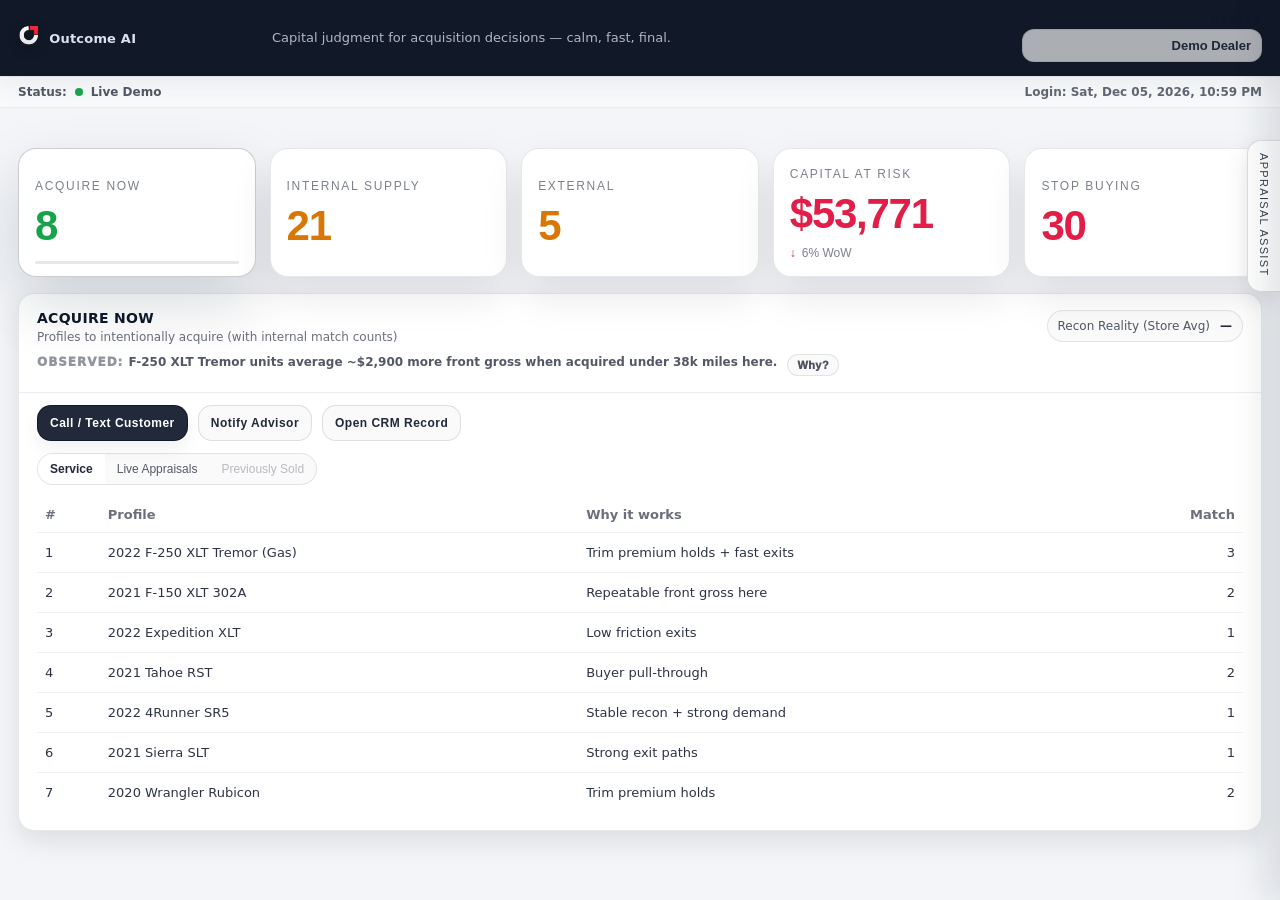
==== index.html @ 3fa725c5 "Add files via upload" ====
<!doctype html>
<html lang="en">
<head>
  <meta charset="utf-8" />
  <meta name="viewport" content="width=device-width, initial-scale=1" />
  <title>Outcome AI — Decision Board</title>
  <link rel="stylesheet" href="styles.css" />
</head>
<body class="oa">
  <div class="app">

    <header class="topbar">
      <div class="topbar__left">
        <img class="brand-mark" src="assets/outcome_o_white_red_transparent.png" alt="Outcome AI" />
        
        <div class="brand-word">Outcome AI</div>
      </div>

      <div class="topbar__center">
        Capital judgment for acquisition decisions — calm, fast, final.
      </div>

      <div class="topbar__right">
        <div class="dealer">
          <div class="dealer__label">Dealer</div>
          <input class="dealer__input js-dealerName" type="text" value="Demo Dealer" aria-label="Dealer name" />
        </div>
      </div>
    </header>
    <div class="statusbar">
      <div class="statusbar__left">Status: <span class="dot dot--ok"></span> Live Demo</div>
      <div class="statusbar__right">Login: <span class="js-loginStamp">—</span></div>
    </div>

    <main class="main">
      <section class="board" aria-label="Decision Board">
        <div class="board__frame">

          <button class="board-col board-col--success js-board-col" data-col="acquire_now" aria-expanded="false">
            <div class="board-col__label">ACQUIRE NOW</div>
            <div class="board-col__value js-acquireNowValue">—</div>
          </button>

          <button class="board-col board-col--warn js-board-col" data-col="internal_supply" aria-expanded="false">
            <div class="board-col__label">INTERNAL SUPPLY</div>
            <div class="board-col__value js-internalSupplyValue">—</div>
          </button>

          <button class="board-col board-col--warn js-board-col" data-col="external" aria-expanded="false">
            <div class="board-col__label">EXTERNAL</div>
            <div class="board-col__value js-externalValue">—</div>
          </button>

          <button class="board-col board-col--danger js-board-col" data-col="capital_risk" aria-expanded="false">
            <div class="board-col__label">CAPITAL AT RISK</div>
            <div class="board-col__value js-capitalRiskValue">—</div>
            <div class="board-col__micro js-capitalRiskDelta" hidden>
              <span class="delta delta--down js-capitalRiskArrow">↓</span>
              <span class="delta__text js-capitalRiskDeltaText">—</span>
            </div>
          </button>

          <button class="board-col board-col--danger js-board-col" data-col="stop_buying" aria-expanded="false">
            <div class="board-col__label">STOP BUYING</div>
            <div class="board-col__value js-stopBuyingValue">—</div>
          </button>

        </div>

        <section class="drawer js-drawer" data-open="false" aria-label="Decision Detail">
          <div class="drawer__header">
            <div>
              <div class="drawer__title js-drawerTitle">Select a column</div>
              <div class="drawer__subtitle js-drawerSubtitle">
                Click a board column to open the decision list.
              </div>
            </div>

            <div class="drawer__right">
              <div class="chip js-reconChip" hidden title="Based on closed repair orders, not estimates.">
                Recon Reality (Store Avg)
                <span class="chip__value js-reconValue">—</span>
              </div>
            </div>
          </div>

          <div class="drawer__body">
            <div class="action-strip js-actionStrip" hidden>
              <button class="btn btn--primary js-actCallCustomer" type="button">Call / Text Customer</button>
              <button class="btn btn--ghost js-actNotifyAdvisor" type="button">Notify Advisor</button>
              <button class="btn btn--ghost js-actOpenCRM" type="button">Open CRM Record</button>
            </div>

            <div class="toggle js-internalToggle" hidden>
              <button class="toggle__btn is-active js-toggle" data-view="service">Service</button>
              <button class="toggle__btn js-toggle" data-view="appraisals">Live Appraisals</button>
              <button class="toggle__btn is-disabled" disabled>Previously Sold</button>
            </div>

            <div class="table-wrap js-tableWrap">
              <table class="table">
                <thead class="js-tableHead">
                  <tr>
                    <th>Profile</th>
                    <th>Reason</th>
                    <th class="right">Confidence</th>
                  </tr>
                </thead>
                <tbody class="js-tableBody">
                  <tr>
                    <td colspan="3" class="muted">
                      No details yet. Click a Decision Board column above.
                    </td>
                  </tr>
                </tbody>
              </table>
            </div>

          </div>
        </section>
      </section>
    </main>


    <div class="modal js-modal" data-open="false" aria-hidden="true">
      <div class="modal__backdrop js-modalClose"></div>
      <div class="modal__panel" role="dialog" aria-modal="true" aria-label="Vehicle detail">
        <div class="modal__head">
          <div>
            <div class="modal__title js-modalTitle">Vehicle Detail</div>
            <div class="modal__sub js-modalSub">—</div>
          </div>
          <button class="modal__x js-modalClose" aria-label="Close">✕</button>
        </div>
        <div class="modal__body">
          <div class="modal__grid">
            <div class="card">
              <div class="card__k">Where to find it</div>
              <div class="card__v js-modalWhere">—</div>
              <div class="card__note js-modalWhereNote muted">—</div>
            </div>
            <div class="card">
              <div class="card__k">Risk-adjusted Max Buy</div>
              <div class="card__v js-modalMaxBuy">—</div>
              <div class="card__note muted js-modalMaxBuyNote">Buying above this price materially increases downside risk.</div>
            </div>
            <div class="card">
              <div class="card__k">Next best action</div>
              <div class="card__v js-modalAction">—</div>
              <div class="card__note muted">One click to move it forward.</div>
            </div>
          </div>

          <div class="modal-actions js-modalActions">
            <button class="btn btn--primary js-modalCall" type="button">Call / Text</button>
            <button class="btn btn--ghost js-modalAdvisor" type="button">Notify Advisor</button>
            <button class="btn btn--ghost js-modalOffer" type="button">Set Buy Offer</button>
          </div>

          <div class="modal__tableWrap">
            <div class="section-title" style="margin-top:14px;">Matches inside your store</div>
            <table class="table">
              <thead>
                <tr>
                  <th>Vehicle</th>
                  <th>Source</th>
                  <th>Customer</th>
                  <th class="right">When</th>
                </tr>
              </thead>
              <tbody class="js-modalMatches">
                <tr><td colspan="4" class="muted">No internal matches.</td></tr>
              </tbody>
            </table>
          </div>
        </div>
      </div>
    </div>
    

    <aside class="dock" data-open="false">
      <button class="dock__tab js-dockToggle" aria-label="Open Appraisal Assist">
        <span class="dock__tabText">Appraisal Assist</span>
      </button>

      <div class="dock__panel" role="region" aria-label="Appraisal Assist Panel">
        <div class="dock__header">
          <div class="dock__title">Appraisal Assist</div>
          <button class="dock__close js-dockClose" aria-label="Close">✕</button>
        </div>

        <div class="dock__body">
          <label class="field">
            <span class="field__label">VIN</span>
            <input class="field__input js-vinInput" maxlength="17" placeholder="Paste VIN (17 characters)" />
          </label>

          <div class="status js-vinStatus">Paste a VIN to start.</div>
          <div class="dock-actions">
            <button class="btn btn--ghost js-clearVin" type="button">Clear</button>
          </div>

          <div class="align js-align" hidden>
            <div class="align__label">Aligns with</div>
            <div class="align__value js-alignValue">—</div>
          </div>

          <div class="trim js-trim" hidden>
            <div class="trim__label">Select Trim</div>
            <select class="trim__select js-trimSelect"></select>
            <div class="trim__note muted">
              Choose the exact trim to preserve value sensitivity (e.g., Tremor vs non-Tremor).
            </div>
          </div>

          <div class="section-title">Deal Math</div>

          <div class="deal-math">
            <div class="kv">
              <div class="kv__k">Expected Retail</div>
              <div class="kv__v js-retail">—</div>
            </div>
            <div class="kv">
              <div class="kv__k">Recon Estimate</div>
              <div class="kv__v js-reconEst">—</div>
            </div>
            <div class="kv">
              <div class="kv__k">Target Front Gross</div>
              <div class="kv__v js-targetGross">—</div>
            </div>
            <div class="kv">
              <div class="kv__k">Pack / Fees</div>
              <div class="kv__v js-pack">—</div>
            </div>
            <div class="kv kv--strong">
              <div class="kv__k">Risk‑Adjusted Max Buy</div>
              <div class="kv__v js-maxBuy">—</div>
            </div>
          </div>

          <label class="field" style="margin-top:12px;">
            <span class="field__label">Proposed ACV</span>
            <input class="field__input js-acvInput" inputmode="decimal" placeholder="Enter your ACV offer (e.g., 52000)" />
          </label>

          <div class="result js-profitWrap" hidden>
            <div class="result__row">
              <div class="result__k">Profit Potential</div>
              <div class="result__v js-profit">—</div>
            </div>
            <div class="result__row">
              <div class="result__k">Status</div>
              <div class="result__v js-statusPill"><span class="pill pill--neutral">—</span></div>
            </div>
          </div>

          <div class="signals">
            <div class="signal">
              <div class="signal__k">Outcome Confidence</div>
              <div class="signal__v js-signalConfidence">—</div>
            </div>
            <div class="signal">
              <div class="signal__k">Capital Friction</div>
              <div class="signal__v js-signalFriction">—</div>
            </div>
            <div class="signal">
              <div class="signal__k">Trim Sensitivity</div>
              <div class="signal__v js-signalElasticity">—</div>
            </div>
          </div>

          <div class="dock__hint muted">
            Tip: Appraisal Assist is designed to be used during the appraisal — not after.
          </div>
        </div>
      </div>
    </aside>

  </div>

  <script src="script.js"></script>
</body>
</html>
---- styles.css ----
:root{
  --bg:#f3f5f8;
  --top:#111827;
  --panel:#ffffff;
  --panel2:#ffffff;
  --text:#0f172a;
  --muted:rgba(15,23,42,.62);
  --line:rgba(15,23,42,.10);

  --danger:#e11d48;
  --success:#16a34a;
  --warn:#d97706;

  --shadow:0 18px 40px rgba(15,23,42,.10);
  --shadow2:0 10px 26px rgba(15,23,42,.10);

  --radius:16px;
  --radius2:18px;
  --max:1320px;
}
*{box-sizing:border-box}html,body{height:100%}
body{margin:0;font-family:ui-sans-serif,system-ui,-apple-system,Segoe UI,Roboto,Arial;background:var(--bg);color:var(--text)}
.main{max-width:var(--max);margin:0 auto;padding:22px 18px 34px}

/* Topbar stays dark to keep logo readable and feel premium */
.topbar{
  display:grid;grid-template-columns:240px 1fr 240px;align-items:center;gap:14px;
  padding:14px 18px;background:var(--top);color:#eef2ff;
  box-shadow:0 8px 24px rgba(15,23,42,.18);
}
.topbar__left{display:flex;align-items:center;gap:10px}


.brand-mark{height:26px;width:auto;display:block;filter:drop-shadow(0 3px 6px rgba(0,0,0,.35));}
.brand-word{font-weight:650;letter-spacing:.2px;color:rgba(238,242,255,.92);font-size:13px}
.topbar__center{color:rgba(238,242,255,.72);font-size:13px;line-height:1.2}
.topbar__right{justify-self:end}

/* Board */
.board{margin-top:18px}
.board__frame{
  display:grid;grid-template-columns:repeat(5,1fr);
  gap:14px;
}
.board-col{
  appearance:none;border:1px solid var(--line);
  background:var(--panel);
  padding:18px 16px 16px;
  cursor:pointer;text-align:left;
  border-radius:var(--radius2);
  box-shadow:var(--shadow);
  transition:transform .10s ease, box-shadow .15s ease, border-color .15s ease;
  position:relative;
}
.board-col:hover{transform:translateY(-2px);box-shadow:0 22px 48px rgba(15,23,42,.14)}
.board-col:active{transform:translateY(-1px)}
.board-col__label{
  font-size:12px;letter-spacing:.14em;text-transform:uppercase;
  color:rgba(15,23,42,.55);
  margin-bottom:12px;
}
.board-col__value{
  font-size:42px;line-height:1.02;font-weight:780;letter-spacing:-.03em;
  color:rgba(15,23,42,.92);
}
.board-col__micro{
  margin-top:10px;font-size:12px;color:rgba(15,23,42,.55);
  display:inline-flex;gap:6px;align-items:center;
}
.delta{font-weight:800}
.delta--down{color:var(--danger)}
.delta--up{color:var(--success)}

.board-col--danger .board-col__value{color:var(--danger)}
.board-col--success .board-col__value{color:var(--success)}
.board-col--warn .board-col__value{color:var(--warn)}

.board-col.is-active{
  border-color:rgba(15,23,42,.22);
  box-shadow:0 26px 60px rgba(15,23,42,.16);
}
.board-col.is-active::after{
  content:"";
  position:absolute;left:16px;right:16px;bottom:12px;height:3px;border-radius:6px;
  background:rgba(15,23,42,.10);
}

/* Drawer */
.drawer{
  margin-top:16px;background:var(--panel2);border:1px solid var(--line);
  border-radius:var(--radius);box-shadow:var(--shadow2);overflow:hidden;
}
.drawer[data-open="false"]{display:none}
.drawer__header{
  padding:16px 18px;display:flex;align-items:flex-start;justify-content:space-between;gap:14px;
  border-bottom:1px solid rgba(15,23,42,.08);
}
.drawer__title{font-size:14px;font-weight:700;letter-spacing:.02em}
.drawer__subtitle{margin-top:4px;font-size:12px;color:rgba(15,23,42,.62)}
.chip{
  display:inline-flex;gap:10px;align-items:center;padding:8px 10px;border:1px solid rgba(15,23,42,.10);
  border-radius:999px;color:rgba(15,23,42,.72);font-size:12px;background:rgba(15,23,42,.02);
}
.chip__value{font-weight:800;color:rgba(15,23,42,.92)}
.drawer__body{padding:12px 18px 18px}

.toggle{
  display:inline-flex;border:1px solid rgba(15,23,42,.10);
  border-radius:999px;overflow:hidden;margin-bottom:12px;background:rgba(15,23,42,.02);
}
.toggle__btn{padding:8px 12px;border:0;background:transparent;color:rgba(15,23,42,.70);cursor:pointer;font-size:12px}
.toggle__btn.is-active{background:#fff;color:rgba(15,23,42,.92);font-weight:700}
.toggle__btn.is-disabled{opacity:.4;cursor:not-allowed}

/* Table */
.table-wrap{overflow:auto}
.table{width:100%;border-collapse:collapse;font-size:13px}
.table thead th{text-align:left;color:rgba(15,23,42,.62);font-weight:700;padding:10px 8px}
.table tbody td{padding:12px 8px;border-top:1px solid rgba(15,23,42,.06);color:rgba(15,23,42,.88)}
.table .right{text-align:right}
.muted{color:rgba(15,23,42,.62)}

/* Dock */
.dock{position:fixed;top:0;right:0;height:100%;pointer-events:none;z-index:50}
.dock__tab{
  pointer-events:all;position:absolute;top:140px;right:0;border:1px solid rgba(15,23,42,.14);border-right:0;
  border-radius:14px 0 0 14px;background:#fff;color:rgba(15,23,42,.82);
  padding:12px 10px;cursor:pointer;box-shadow:var(--shadow2);
}
.dock__tabText{writing-mode:vertical-rl;text-orientation:mixed;letter-spacing:.12em;font-size:11px;text-transform:uppercase}
.dock__panel{
  pointer-events:all;position:absolute;top:0;right:-440px;width:440px;height:100%;
  background:#ffffff;border-left:1px solid rgba(15,23,42,.10);
  box-shadow:-14px 0 34px rgba(15,23,42,.12);transition:right .18s ease;display:flex;flex-direction:column;
}
.dock[data-open="true"] .dock__panel{right:0}
.dock__header{
  padding:16px 16px;border-bottom:1px solid rgba(15,23,42,.08);
  display:flex;align-items:center;justify-content:space-between;
}
.dock__title{font-weight:800;letter-spacing:.02em;color:rgba(15,23,42,.92)}
.dock__close{border:0;background:transparent;color:rgba(15,23,42,.55);cursor:pointer;font-size:16px}
.dock__body{padding:16px;overflow:auto}

.field{display:grid;gap:8px;margin-bottom:12px}
.field__label{font-size:12px;color:rgba(15,23,42,.58);letter-spacing:.10em;text-transform:uppercase}
.field__input{
  width:100%;padding:12px 12px;border-radius:14px;border:1px solid rgba(15,23,42,.12);
  background:#fff;color:rgba(15,23,42,.92);outline:none;box-shadow:0 6px 18px rgba(15,23,42,.06);
}
.field__input:focus{border-color:rgba(15,23,42,.22)}
.status{font-size:12px;color:rgba(15,23,42,.62);padding:8px 0 8px}

.align{
  margin:10px 0 14px;padding:12px;border:1px solid rgba(15,23,42,.10);
  border-radius:16px;background:rgba(15,23,42,.02);
}
.align__label{font-size:12px;color:rgba(15,23,42,.62);margin-bottom:6px}
.align__value{font-size:14px;font-weight:900;letter-spacing:.08em}

.trim{margin:10px 0 14px}
.trim__label{font-size:12px;color:rgba(15,23,42,.62);margin-bottom:8px}
.trim__select{
  width:100%;padding:10px 12px;border-radius:14px;border:1px solid rgba(15,23,42,.12);
  background:#fff;color:rgba(15,23,42,.92);box-shadow:0 6px 18px rgba(15,23,42,.06);
}

.section-title{
  margin-top:6px;margin-bottom:10px;font-size:12px;letter-spacing:.12em;text-transform:uppercase;
  color:rgba(15,23,42,.50);font-weight:800;
}

.deal-math{
  display:grid;gap:10px;
  border:1px solid rgba(15,23,42,.08);
  border-radius:18px;padding:12px;background:rgba(15,23,42,.02);
}
.kv{display:flex;align-items:center;justify-content:space-between;gap:10px}
.kv__k{font-size:12px;color:rgba(15,23,42,.62)}
.kv__v{font-size:13px;font-weight:800;color:rgba(15,23,42,.92)}
.kv--strong .kv__k{color:rgba(15,23,42,.72)}
.kv--strong .kv__v{font-size:14px}

.result{
  margin-top:10px;border:1px solid rgba(15,23,42,.08);border-radius:18px;padding:12px;background:#fff;
  box-shadow:0 10px 24px rgba(15,23,42,.08);
}
.result__row{display:flex;justify-content:space-between;align-items:center}
.result__k{font-size:12px;color:rgba(15,23,42,.62)}
.result__v{font-size:13px;font-weight:900;color:rgba(15,23,42,.92)}
.pill{display:inline-flex;align-items:center;gap:6px;padding:6px 10px;border-radius:999px;font-size:12px;font-weight:800;border:1px solid rgba(15,23,42,.10)}
.pill--good{color:var(--success);background:rgba(22,163,74,.06);border-color:rgba(22,163,74,.18)}
.pill--bad{color:var(--danger);background:rgba(225,29,72,.06);border-color:rgba(225,29,72,.18)}
.pill--neutral{color:rgba(15,23,42,.70);background:rgba(15,23,42,.03)}

.signals{display:grid;gap:10px;margin-top:12px}
.signal{
  display:flex;justify-content:space-between;border:1px solid rgba(15,23,42,.08);
  border-radius:18px;padding:10px 12px;background:#fff;box-shadow:0 8px 18px rgba(15,23,42,.06);
}
.signal__k{color:rgba(15,23,42,.58);font-size:12px}
.signal__v{font-weight:900}

.dock__hint{margin-top:12px;font-size:12px}

@media (max-width:1100px){
  .board__frame{grid-template-columns:1fr;gap:12px}
  .board-col{text-align:left}
  .board-col__value{font-size:36px}
  .topbar{grid-template-columns:1fr;gap:10px}
  .dock__panel{width:92vw;right:-92vw}
}

/* Buttons + small actions */
.btn{
  border:1px solid rgba(15,23,42,.12);
  background:#fff;
  color:rgba(15,23,42,.92);
  padding:10px 12px;
  border-radius:14px;
  font-weight:800;
  font-size:12px;
  letter-spacing:.04em;
  cursor:pointer;
  box-shadow:0 8px 18px rgba(15,23,42,.06);
}
.btn--primary{
  background:rgba(15,23,42,.92);
  color:#fff;
  border-color:rgba(15,23,42,.92);
}
.btn--ghost{
  background:rgba(15,23,42,.02);
  box-shadow:none;
}
.dock-actions{display:flex;justify-content:flex-end;margin-top:-2px;margin-bottom:6px}
.action-strip{display:flex;gap:10px;flex-wrap:wrap;margin-bottom:12px}

/* Modal */
.modal{position:fixed;inset:0;display:none;z-index:80}
.modal[data-open="true"]{display:block}
.modal__backdrop{position:absolute;inset:0;background:rgba(15,23,42,.35);backdrop-filter: blur(3px)}
.modal__panel{
  position:absolute;left:50%;top:50%;
  transform:translate(-50%,-50%);
  width:min(940px,92vw);
  max-height:86vh;
  overflow:auto;
  background:#fff;
  border-radius:22px;
  border:1px solid rgba(15,23,42,.10);
  box-shadow:0 30px 80px rgba(15,23,42,.22);
}
.modal__head{padding:16px 18px;border-bottom:1px solid rgba(15,23,42,.08);display:flex;align-items:flex-start;justify-content:space-between;gap:14px}
.modal__title{font-weight:900;letter-spacing:.02em}
.modal__sub{margin-top:4px;font-size:12px;color:rgba(15,23,42,.62)}
.modal__x{border:0;background:transparent;color:rgba(15,23,42,.55);cursor:pointer;font-size:18px}
.modal__body{padding:16px 18px 18px}
.modal__grid{display:grid;grid-template-columns:repeat(3,1fr);gap:12px}
.card{border:1px solid rgba(15,23,42,.08);border-radius:18px;padding:12px;background:rgba(15,23,42,.02)}
.card__k{font-size:12px;color:rgba(15,23,42,.62);letter-spacing:.10em;text-transform:uppercase;font-weight:900}
.card__v{margin-top:8px;font-size:14px;font-weight:900;color:rgba(15,23,42,.92)}
.card__note{margin-top:6px;font-size:12px}
.modal__tableWrap{margin-top:10px}
@media (max-width:900px){.modal__grid{grid-template-columns:1fr}}

/* Clickable rows */
.row-click{cursor:pointer}
.row-click:hover{background:rgba(15,23,42,.02)}

.modal-actions{display:flex;gap:10px;flex-wrap:wrap;margin-top:12px}

/* Outcome AI: one-line statements + Why tooltip */
.oa-insight{
  margin-top:10px;
  display:flex;
  align-items:flex-start;
  gap:10px;
  flex-wrap:wrap;
}
.oa-insight__text{
  font-size:12px;
  line-height:1.35;
  color:rgba(15,23,42,.72);
  font-weight:800;
}
.oa-insight__text::before{
  content:"Observed: ";
  color:rgba(15,23,42,.46);
  font-weight:950;
  letter-spacing:.08em;
  text-transform:uppercase;
}
.oa-why{
  border:1px solid rgba(15,23,42,.10);
  background:rgba(15,23,42,.02);
  color:rgba(15,23,42,.74);
  border-radius:999px;
  padding:4px 9px;
  font-size:11px;
  font-weight:950;
  letter-spacing:.04em;
  cursor:pointer;
}
.oa-why:hover{background:rgba(15,23,42,.04)}
.oa-tip{
  position:fixed;
  inset:0;
  display:none;
  z-index:120;
}
.oa-tip[data-open="true"]{display:block}
.oa-tip__panel{
  position:absolute;
  width:min(420px,92vw);
  background:#fff;
  border:1px solid rgba(15,23,42,.10);
  border-radius:18px;
  box-shadow:0 24px 60px rgba(15,23,42,.18);
  padding:12px;
}
.oa-tip__title{
  font-weight:950;
  letter-spacing:.02em;
  margin-bottom:8px;
  color:rgba(15,23,42,.92);
}
.oa-tip__body{
  font-size:12px;
  line-height:1.35;
  color:rgba(15,23,42,.74);
  font-weight:750;
}
.oa-tip__meta{
  margin-top:10px;
  display:grid;
  grid-template-columns:1fr 1fr;
  gap:8px;
}
.oa-tip__pill{
  border:1px solid rgba(15,23,42,.08);
  background:rgba(15,23,42,.02);
  border-radius:14px;
  padding:8px 10px;
}
.oa-tip__k{
  font-size:11px;
  color:rgba(15,23,42,.55);
  font-weight:900;
  letter-spacing:.10em;
  text-transform:uppercase;
}
.oa-tip__v{
  margin-top:6px;
  font-size:12px;
  color:rgba(15,23,42,.92);
  font-weight:950;
}

/* Header branding + dealer meta */

.topbar__right{
  display:flex;
  align-items:center;
  justify-content:flex-end;
  gap:14px;
}
.dealer{
  display:flex;
  flex-direction:column;
  align-items:flex-end;
  gap:4px;
}
.dealer__label{
  font-size:10px;
  font-weight:900;
  letter-spacing:.12em;
  text-transform:uppercase;
  color:rgba(15,23,42,.55);
}
.dealer__input{
  width:min(240px,32vw);
  text-align:right;
  border:1px solid rgba(15,23,42,.10);
  background:rgba(255,255,255,.65);
  border-radius:12px;
  padding:8px 10px;
  font-size:13px;
  font-weight:900;
  color:rgba(15,23,42,.90);
  outline:none;
}
.dealer__input:focus{
  border-color:rgba(15,23,42,.22);
  box-shadow:0 10px 24px rgba(15,23,42,.10);
  background:#fff;
}
.statusbar{
  display:flex;
  align-items:center;
  justify-content:space-between;
  padding:8px 18px;
  border-top:1px solid rgba(15,23,42,.06);
  border-bottom:1px solid rgba(15,23,42,.06);
  background:rgba(255,255,255,.55);
  backdrop-filter:saturate(1.2) blur(8px);
  color:rgba(15,23,42,.72);
  font-size:12px;
  font-weight:800;
}
.statusbar__left{display:flex;align-items:center;gap:8px}
.statusbar__right{opacity:.9}
.dot{display:inline-block;width:8px;height:8px;border-radius:50%}
.dot--ok{background:#16a34a}
@media (max-width: 860px){
  .topbar__center{display:none;}
  .dealer__input{width:min(220px,56vw)}
}
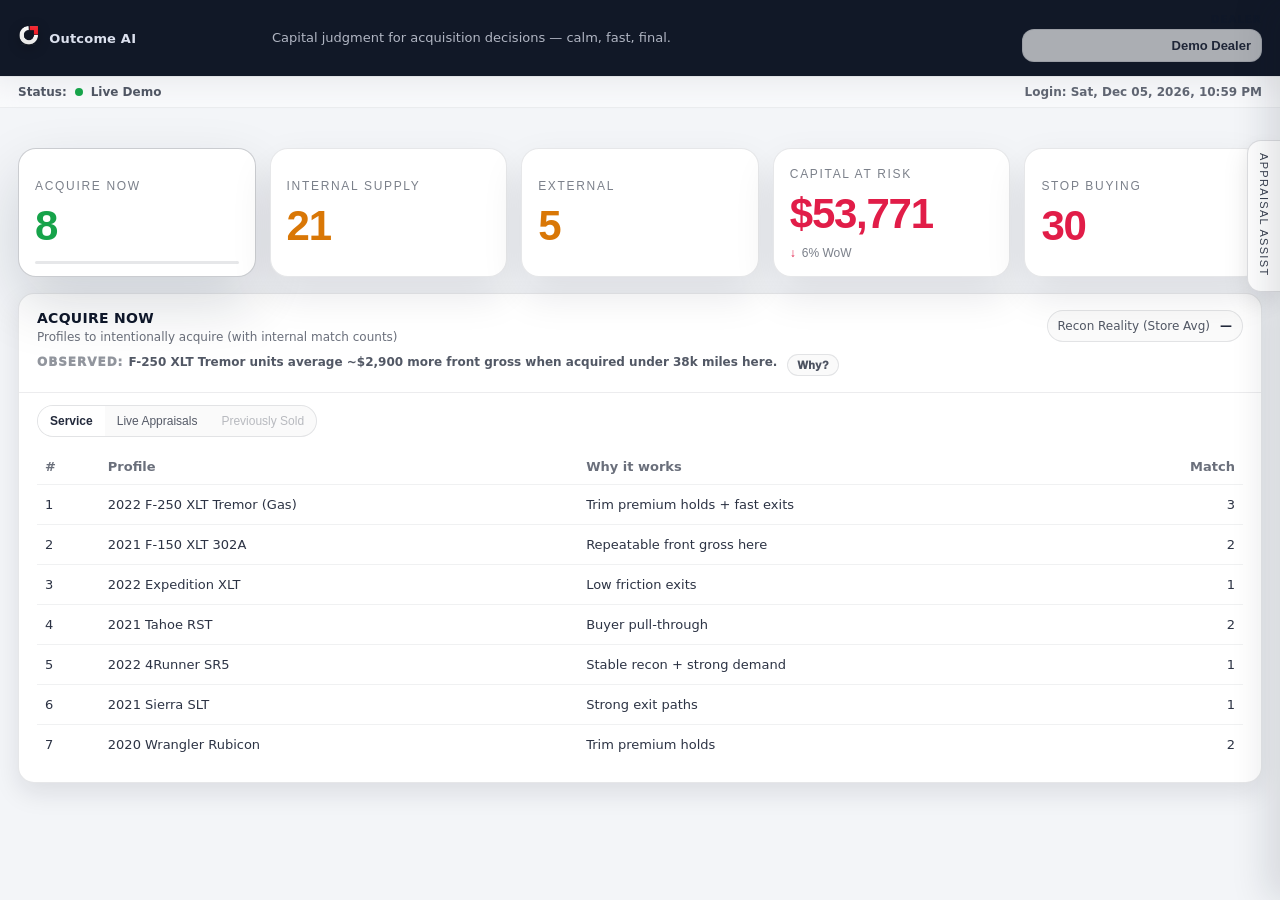
==== commit 334e1357: "Add files via upload" ====
--- a/index.html
+++ b/index.html
@@ -85,11 +85,7 @@
           </div>
 
           <div class="drawer__body">
-            <div class="action-strip js-actionStrip" hidden>
-              <button class="btn btn--primary js-actCallCustomer" type="button">Call / Text Customer</button>
-              <button class="btn btn--ghost js-actNotifyAdvisor" type="button">Notify Advisor</button>
-              <button class="btn btn--ghost js-actOpenCRM" type="button">Open CRM Record</button>
-            </div>
+            
 
             <div class="toggle js-internalToggle" hidden>
               <button class="toggle__btn is-active js-toggle" data-view="service">Service</button>
@@ -152,9 +148,10 @@
           </div>
 
           <div class="modal-actions js-modalActions">
-            <button class="btn btn--primary js-modalCall" type="button">Call / Text</button>
+            <div class="modal-actions__hdr">Immediate Action Required</div>
+            <button class="btn btn--primary js-modalCall" type="button">Call / Text Customer</button>
             <button class="btn btn--ghost js-modalAdvisor" type="button">Notify Advisor</button>
-            <button class="btn btn--ghost js-modalOffer" type="button">Set Buy Offer</button>
+            <button class="btn btn--ghost js-modalOffer" type="button">Open CRM Record</button>
           </div>
 
           <div class="modal__tableWrap">
@@ -214,6 +211,7 @@
           </div>
 
           <div class="section-title">Deal Math</div>
+          <div class="deal-math__note muted">Outcome backs into the deal the same way a disciplined buyer does—starting with realistic retail, subtracting frontline cost, protecting front-end gross, and applying a confidence buffer.</div>
 
           <div class="deal-math">
             <div class="kv">
@@ -258,14 +256,17 @@
             <div class="signal">
               <div class="signal__k">Outcome Confidence</div>
               <div class="signal__v js-signalConfidence">—</div>
+              <div class="signal__why js-signalConfidenceWhy"></div>
             </div>
             <div class="signal">
               <div class="signal__k">Capital Friction</div>
               <div class="signal__v js-signalFriction">—</div>
+              <div class="signal__why js-signalFrictionWhy"></div>
             </div>
             <div class="signal">
               <div class="signal__k">Trim Sensitivity</div>
               <div class="signal__v js-signalElasticity">—</div>
+              <div class="signal__why js-signalElasticityWhy"></div>
             </div>
           </div>
 
--- a/styles.css
+++ b/styles.css
@@ -416,3 +416,55 @@
   .topbar__center{display:none;}
   .dealer__input{width:min(220px,56vw)}
 }
+
+.signal__why{
+  font-size:11px;
+  opacity:.7;
+  margin-top:2px;
+  line-height:1.3;
+}
+.deal-math__note{
+  margin-top:-6px;
+  margin-bottom:10px;
+  font-size:12px;
+  opacity:.75;
+  line-height:1.4;
+}
+
+
+/* Phase 1 - Signal WHY layout fix */
+.signal{
+  display:grid;
+  grid-template-columns: 1fr auto;
+  grid-template-rows: auto auto;
+  align-items:start;
+  column-gap:12px;
+}
+.signal__k{grid-column:1; grid-row:1; max-width: 220px;}
+.signal__v{grid-column:2; grid-row:1; text-align:right; font-weight:900; white-space:nowrap;}
+.signal__why{
+  grid-column:1 / span 2;
+  grid-row:2;
+  margin-top:6px;
+  font-size:11px;
+  opacity:.7;
+  line-height:1.35;
+}
+
+/* Immediate Action Required + Highlights */
+.modal-actions__hdr{
+  width:100%;
+  display:block;
+  margin: 2px 0 6px;
+  font-size:12px;
+  font-weight:800;
+  letter-spacing:.08em;
+  text-transform:uppercase;
+  opacity:.85;
+}
+.btn--highlight{
+  outline: 2px solid rgba(255,255,255,.22);
+  outline-offset: 2px;
+  box-shadow: 0 0 0 2px rgba(0,0,0,.25) inset;
+  filter: brightness(1.08);
+}
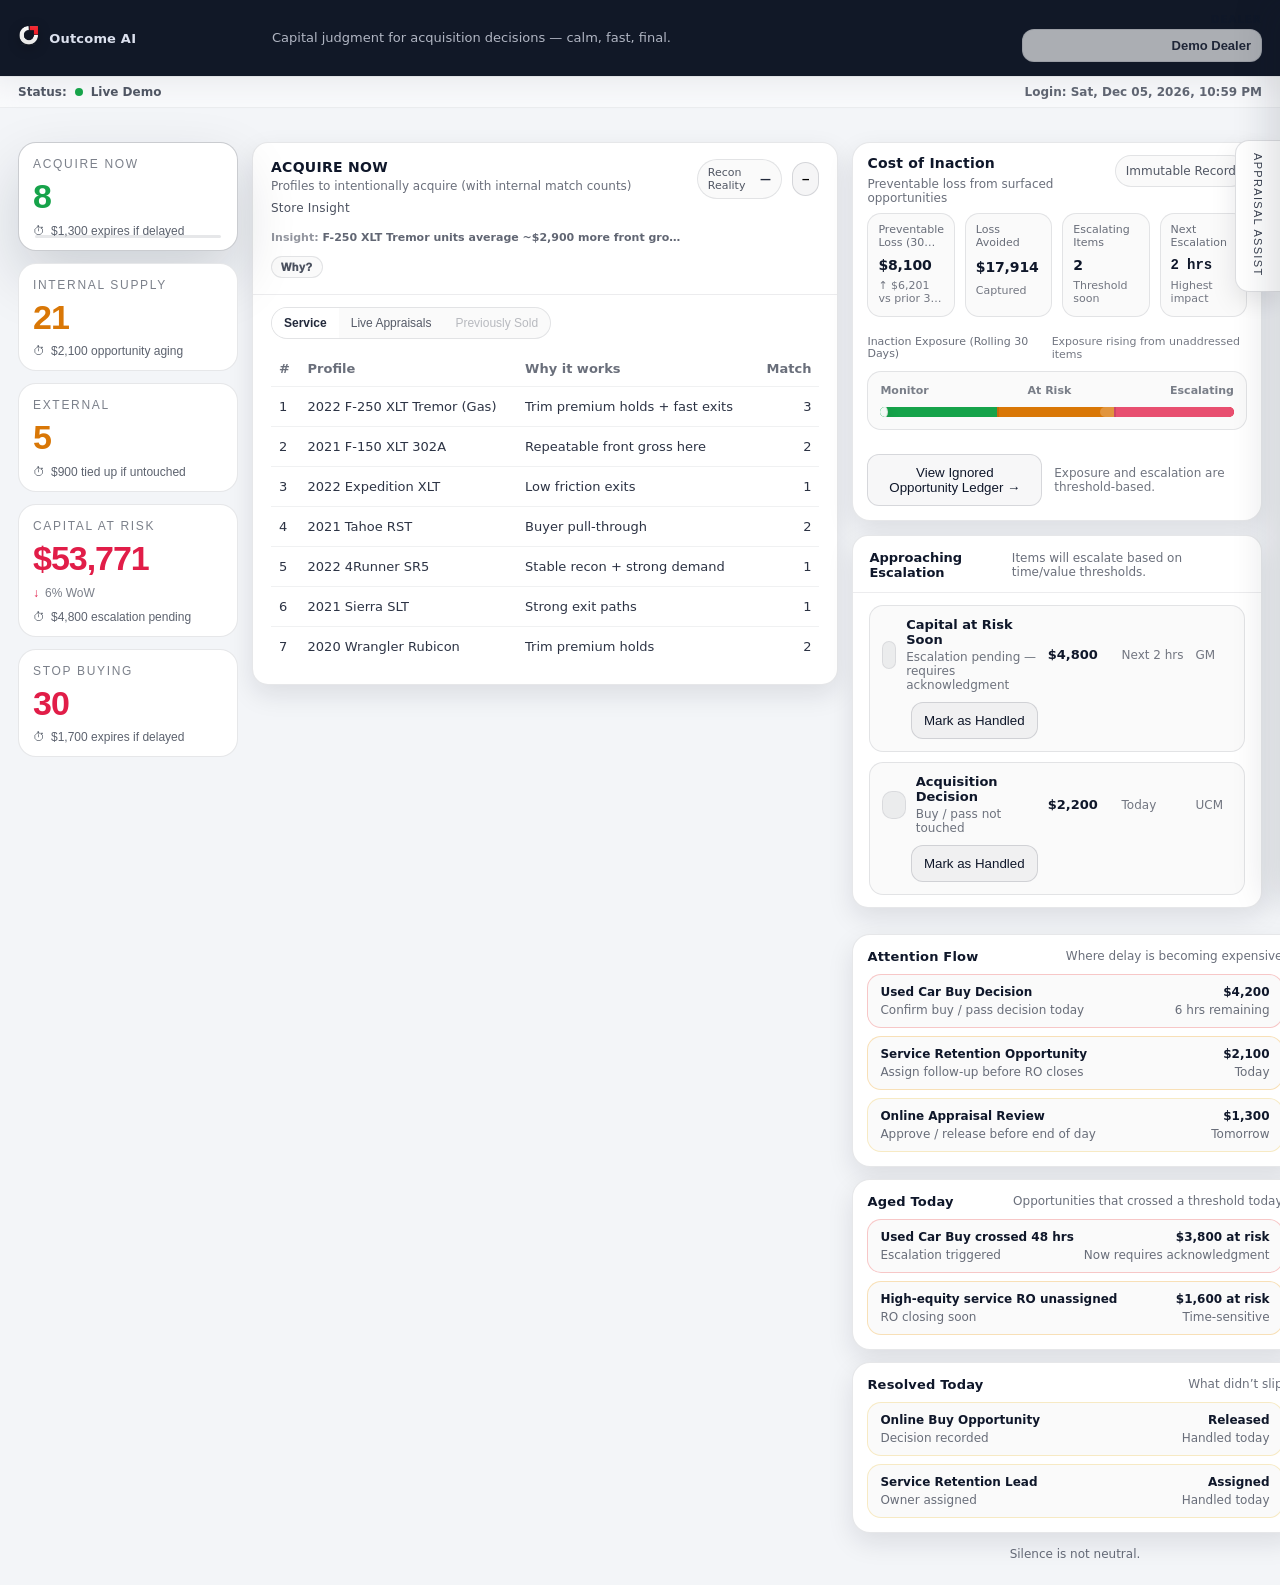
==== commit 77bd9596: "Add files via upload" ====
--- a/index.html
+++ b/index.html
@@ -33,23 +33,32 @@
     </div>
 
     <main class="main">
-      <section class="board" aria-label="Decision Board">
-        <div class="board__frame">
+  <section class="board" aria-label="Decision Board">
+    <div class="board__grid board__grid--3">
+      <div class="board__nav" aria-label="Decision Tiles">
+        <div class="board__frame board__frame--vertical">
+
 
           <button class="board-col board-col--success js-board-col" data-col="acquire_now" aria-expanded="false">
             <div class="board-col__label">ACQUIRE NOW</div>
             <div class="board-col__value js-acquireNowValue">—</div>
-          </button>
+          
+            <div class="board-col__coi" id="coiMicro-acquire_now" aria-label="Cost of inaction micro">⏱ <span class="board-col__coiVal">—</span></div>
+</button>
 
           <button class="board-col board-col--warn js-board-col" data-col="internal_supply" aria-expanded="false">
             <div class="board-col__label">INTERNAL SUPPLY</div>
             <div class="board-col__value js-internalSupplyValue">—</div>
-          </button>
+          
+            <div class="board-col__coi" id="coiMicro-internal_supply" aria-label="Cost of inaction micro">⏱ <span class="board-col__coiVal">—</span></div>
+</button>
 
           <button class="board-col board-col--warn js-board-col" data-col="external" aria-expanded="false">
             <div class="board-col__label">EXTERNAL</div>
             <div class="board-col__value js-externalValue">—</div>
-          </button>
+          
+            <div class="board-col__coi" id="coiMicro-external" aria-label="Cost of inaction micro">⏱ <span class="board-col__coiVal">—</span></div>
+</button>
 
           <button class="board-col board-col--danger js-board-col" data-col="capital_risk" aria-expanded="false">
             <div class="board-col__label">CAPITAL AT RISK</div>
@@ -58,64 +67,253 @@
               <span class="delta delta--down js-capitalRiskArrow">↓</span>
               <span class="delta__text js-capitalRiskDeltaText">—</span>
             </div>
-          </button>
+          
+            <div class="board-col__coi" id="coiMicro-capital_risk" aria-label="Cost of inaction micro">⏱ <span class="board-col__coiVal">—</span></div>
+</button>
 
           <button class="board-col board-col--danger js-board-col" data-col="stop_buying" aria-expanded="false">
             <div class="board-col__label">STOP BUYING</div>
             <div class="board-col__value js-stopBuyingValue">—</div>
-          </button>
-
-        </div>
-
-        <section class="drawer js-drawer" data-open="false" aria-label="Decision Detail">
-          <div class="drawer__header">
-            <div>
-              <div class="drawer__title js-drawerTitle">Select a column</div>
-              <div class="drawer__subtitle js-drawerSubtitle">
-                Click a board column to open the decision list.
-              </div>
-            </div>
-
-            <div class="drawer__right">
-              <div class="chip js-reconChip" hidden title="Based on closed repair orders, not estimates.">
-                Recon Reality (Store Avg)
-                <span class="chip__value js-reconValue">—</span>
-              </div>
-            </div>
-          </div>
-
-          <div class="drawer__body">
-            
-
-            <div class="toggle js-internalToggle" hidden>
-              <button class="toggle__btn is-active js-toggle" data-view="service">Service</button>
-              <button class="toggle__btn js-toggle" data-view="appraisals">Live Appraisals</button>
-              <button class="toggle__btn is-disabled" disabled>Previously Sold</button>
-            </div>
-
-            <div class="table-wrap js-tableWrap">
-              <table class="table">
-                <thead class="js-tableHead">
+          
+            <div class="board-col__coi" id="coiMicro-stop_buying" aria-label="Cost of inaction micro">⏱ <span class="board-col__coiVal">—</span></div>
+</button>
+
+
+        </div>
+      </div>
+
+      <div class="board__center" aria-label="Selected Tile Details">
+<section class="drawer js-drawer" data-open="true" aria-label="Decision Detail">
+  <div class="drawer__header">
+    <div class="drawer__headLeft">
+      <div class="drawer__title js-drawerTitle">Select a column</div>
+      <div class="drawer__subtitle js-drawerSubtitle">Click a decision tile to load the priority list.</div>
+    </div>
+
+    <div class="drawer__headRight">
+      <div class="chip js-reconChip" hidden title="Based on close-rate &amp; gross realism (store average).">
+        Recon Reality <span class="chip__value js-reconValue">—</span>
+      </div>
+      <button class="drawer__collapse js-drawerCollapse" type="button" aria-label="Collapse details">–</button>
+    </div>
+  </div>
+
+  <div class="drawer__body">
+    <div class="toggle js-internalToggle" hidden>
+      <button class="toggle__btn is-active js-toggle" data-view="service">Service</button>
+      <button class="toggle__btn js-toggle" data-view="appraisals">Live Appraisals</button>
+      <button class="toggle__btn is-disabled" disabled>Previously Sold</button>
+    </div>
+
+    <div class="table-wrap js-tableWrap">
+      <table class="table">
+        <thead class="js-tableHead">
+          <tr>
+            <th>Profile</th>
+            <th>Reason</th>
+            <th class="right">Confidence</th>
+          </tr>
+        </thead>
+        <tbody class="js-tableBody">
+          <tr>
+            <td colspan="3" class="muted">No details yet. Click a Decision tile on the left.</td>
+          </tr>
+        </tbody>
+      </table>
+    </div>
+  </div>
+</section>
+
+      </div>
+
+      <div class="board__side" aria-label="Pressure Column">
+<section class="cie cie--compact" aria-label="Cost of Inaction">
+              <div class="cie__head">
+                <div>
+                  <h2 class="cie__title">Cost of Inaction</h2>
+                  <p class="cie__sub">Preventable loss from surfaced opportunities</p>
+                </div>
+                <div class="cie__pill" title="Records are immutable">Immutable Record</div>
+              </div>
+
+              <div class="cie__summary">
+                <div class="cie__card">
+                  <div class="cie__label">Preventable Loss (30 Days)</div>
+                  <div class="cie__value" id="cieLoss">—</div>
+                  <div class="cie__meta" id="cieLossDelta">—</div>
+                </div>
+                <div class="cie__card">
+                  <div class="cie__label">Loss Avoided</div>
+                  <div class="cie__value" id="cieAvoided">—</div>
+                  <div class="cie__meta">Captured</div>
+                </div>
+                <div class="cie__card">
+                  <div class="cie__label">Escalating Items</div>
+                  <div class="cie__value" id="cieEscCount">—</div>
+                  <div class="cie__meta">Threshold soon</div>
+                </div>
+                <div class="cie__card">
+                  <div class="cie__label">Next Escalation</div>
+                  <div class="cie__value cie__mono" id="cieNextEsc">—</div>
+                  <div class="cie__meta">Highest impact</div>
+                </div>
+              </div>
+
+              <div class="cie__exposure">
+                <div class="cie__exposureTop">
+                  <div class="cie__label">Inaction Exposure (Rolling 30 Days)</div>
+                  <div class="cie__meta" id="cieExposureNote">Exposure rising from unaddressed items</div>
+                </div>
+                <div class="cie__barWrap" role="img" aria-label="Inaction exposure bar">
+                  <div class="cie__barMarkers">
+                    <span>Monitor</span>
+                    <span>At Risk</span>
+                    <span>Escalating</span>
+                  </div>
+                  <div class="cie__bar">
+                    <div class="cie__barCover" id="cieBarFill" style="width: 0%"></div>
+                    <div class="cie__barKnob" id="cieBarKnob" style="left: 0%"></div>
+                    <div class="cie__tick" style="left: 33%"></div>
+                    <div class="cie__tick" style="left: 66%"></div>
+                  </div>
+                </div>
+              </div>
+
+              <div class="cie__footer cie__footer--compact">
+                <button class="cie__btnSecondary" id="openLedgerBtn" type="button">View Ignored Opportunity Ledger →</button>
+                <div class="cie__footNote">Exposure and escalation are threshold-based.</div>
+              </div>
+            </section>
+<section class="approachPanel" aria-label="Approaching Escalation">
+              <div class="approachPanel__head">
+                <h3 class="approachPanel__title" data-tip="Items that will escalate if nobody touches them. Escalation is visibility—not blame.">Approaching Escalation</h3>
+                <div class="approachPanel__meta">Items will escalate based on time/value thresholds.</div>
+              </div>
+              <div class="approachPanel__rows" id="cieRowsRight"></div>
+            </section>
+
+            <section class="coiDash" aria-label="Cost of Inaction Dashboard Extensions">
+              <div class="coiDash__module" id="attentionFlow">
+                <div class="coiDash__head">
+                  <h3 class="coiDash__title">Attention Flow</h3>
+                  <div class="coiDash__meta">Where delay is becoming expensive</div>
+                </div>
+                <div class="coiDash__rows" id="attentionFlowList" aria-label="Attention Flow Items"></div>
+              </div>
+
+              <div class="coiDash__module" id="agedToday">
+                <div class="coiDash__head">
+                  <h3 class="coiDash__title">Aged Today</h3>
+                  <div class="coiDash__meta">Opportunities that crossed a threshold today</div>
+                </div>
+                <div class="coiDash__rows" id="agedTodayList" aria-label="Aged Today Items"></div>
+              </div>
+
+              <div class="coiDash__module" id="resolvedToday">
+                <div class="coiDash__head">
+                  <h3 class="coiDash__title">Resolved Today</h3>
+                  <div class="coiDash__meta">What didn’t slip</div>
+                </div>
+                <div class="coiDash__rows" id="resolvedTodayList" aria-label="Resolved Today Items"></div>
+              </div>
+
+              <div class="coiDash__belief" title="Outcome AI principle">Silence is not neutral.</div>
+            </section>
+
+
+      </div>
+    </div>
+  </section>
+
+  <div class="ledger" id="ledger" aria-hidden="true">
+          <div class="ledger__backdrop" id="ledgerBackdrop"></div>
+          <aside class="ledger__panel" role="dialog" aria-modal="true" aria-label="Ignored Opportunity Ledger">
+            <div class="ledger__head">
+              <div>
+                <h2 class="ledger__title">Ignored Opportunity Ledger</h2>
+                <p class="ledger__sub">Immutable record of surfaced opportunities that expired or escalated without action</p>
+              </div>
+              <button class="ledger__close" id="closeLedgerBtn" aria-label="Close ledger">✕</button>
+            </div>
+
+            <div class="ledger__filters">
+              <select class="ledger__select" id="ledgerRange">
+                <option value="30">Last 30 days</option>
+                <option value="7">Last 7 days</option>
+                <option value="60">Last 60 days</option>
+              </select>
+              <select class="ledger__select" id="ledgerType">
+                <option value="all">All Opportunity Types</option>
+                <option value="Acquire Now">Acquire Now</option>
+                <option value="Internal Supply">Internal Supply</option>
+                <option value="Capital at Risk">Capital at Risk</option>
+                <option value="Stop Buying">Stop Buying</option>
+              </select>
+              <select class="ledger__select" id="ledgerDept">
+                <option value="all">All Departments</option>
+                <option value="Used">Used</option>
+                <option value="New">New</option>
+                <option value="Service">Service</option>
+              </select>
+              <select class="ledger__select" id="ledgerStatus">
+                <option value="all">All Statuses</option>
+                <option value="Expired">Expired</option>
+                <option value="Escalated">Escalated</option>
+                <option value="Dismissed">Dismissed</option>
+              </select>
+              <div class="ledger__immutable">Records cannot be edited or removed</div>
+            </div>
+
+            <div class="ledger__kpis">
+              <div class="ledger__kpi">
+                <div class="ledger__kLabel">Preventable Loss</div>
+                <div class="ledger__kVal" id="ledgerLoss">—</div>
+              </div>
+              <div class="ledger__kpi">
+                <div class="ledger__kLabel">% Escalated Before Expiry</div>
+                <div class="ledger__kVal" id="ledgerEscPct">—</div>
+              </div>
+              <div class="ledger__kpi">
+                <div class="ledger__kLabel">Avg Days Unaddressed</div>
+                <div class="ledger__kVal" id="ledgerAvgDays">—</div>
+              </div>
+              <div class="ledger__kpi">
+                <div class="ledger__kLabel">Most Common Category</div>
+                <div class="ledger__kVal" id="ledgerTopCat">—</div>
+              </div>
+            </div>
+
+            <div class="ledger__tableWrap">
+              <table class="ledger__table">
+                <thead>
                   <tr>
-                    <th>Profile</th>
-                    <th>Reason</th>
-                    <th class="right">Confidence</th>
+                    <th>Date Surfaced</th>
+                    <th>Opportunity Type</th>
+                    <th>Dept</th>
+                    <th>Owner</th>
+                    <th>Estimated Gross (Range)</th>
+                    <th>Days Unaddressed</th>
+                    <th>Status</th>
+                    <th>Recorded Preventable Loss</th>
+                    <th>Escalated</th>
+                    <th></th>
                   </tr>
                 </thead>
-                <tbody class="js-tableBody">
-                  <tr>
-                    <td colspan="3" class="muted">
-                      No details yet. Click a Decision Board column above.
-                    </td>
-                  </tr>
-                </tbody>
+                <tbody id="ledgerBody"></tbody>
               </table>
             </div>
 
-          </div>
-        </section>
-      </section>
-    </main>
+            <div class="ledgerDetail" id="ledgerDetail" aria-hidden="true">
+              <div class="ledgerDetail__head">
+                <div class="ledgerDetail__title">Opportunity Details</div>
+                <button class="ledgerDetail__close" id="closeDetailBtn" aria-label="Close details">✕</button>
+              </div>
+              <div class="ledgerDetail__content" id="ledgerDetailContent"></div>
+            </div>
+          </aside>
+        </div>
+</main>
+
 
 
     <div class="modal js-modal" data-open="false" aria-hidden="true">
@@ -155,7 +353,7 @@
           </div>
 
           <div class="modal__tableWrap">
-            <div class="section-title" style="margin-top:14px;">Matches inside your store</div>
+            <div class="section-title js-modalMatchesTitle" style="margin-top:14px;">Matches inside your store</div>
             <table class="table">
               <thead>
                 <tr>
@@ -255,17 +453,38 @@
           <div class="signals">
             <div class="signal">
               <div class="signal__k">Outcome Confidence</div>
-              <div class="signal__v js-signalConfidence">—</div>
+              <div class="signal__v js-signalConfidence">
+                  <span class="sr-only">—</span>
+                  <div class="gauge" data-gauge="js-signalConfidence">
+                    <div class="gauge__bar">
+                      <div class="gauge__marker" style="left:50%"></div>
+                    </div>
+                  </div>
+                </div>
               <div class="signal__why js-signalConfidenceWhy"></div>
             </div>
             <div class="signal">
               <div class="signal__k">Capital Friction</div>
-              <div class="signal__v js-signalFriction">—</div>
+              <div class="signal__v js-signalFriction">
+                  <span class="sr-only">—</span>
+                  <div class="gauge" data-gauge="js-signalFriction">
+                    <div class="gauge__bar">
+                      <div class="gauge__marker" style="left:50%"></div>
+                    </div>
+                  </div>
+                </div>
               <div class="signal__why js-signalFrictionWhy"></div>
             </div>
             <div class="signal">
               <div class="signal__k">Trim Sensitivity</div>
-              <div class="signal__v js-signalElasticity">—</div>
+              <div class="signal__v js-signalElasticity">
+                  <span class="sr-only">—</span>
+                  <div class="gauge" data-gauge="js-signalElasticity">
+                    <div class="gauge__bar">
+                      <div class="gauge__marker" style="left:50%"></div>
+                    </div>
+                  </div>
+                </div>
               <div class="signal__why js-signalElasticityWhy"></div>
             </div>
           </div>
--- a/styles.css
+++ b/styles.css
@@ -38,9 +38,45 @@
 
 /* Board */
 .board{margin-top:18px}
-.board__frame{
-  display:grid;grid-template-columns:repeat(5,1fr);
+.board__frame{display:grid;grid-template-columns:repeat(5,1fr);gap:14px;}
+
+/* ===========================
+   COMMAND CENTER: 3-COLUMN LAYOUT
+=========================== */
+.board__grid--3{
+  display:grid;
+  grid-template-columns: 230px 1fr 380px;
   gap:14px;
+  align-items:stretch;
+  height: calc(100vh - 118px);
+}
+.board__nav,.board__center,.board__side{min-height:0}
+.board__nav{overflow:hidden}
+.board__center{overflow:hidden}
+.board__side{overflow:hidden;display:flex;flex-direction:column;gap:14px}
+
+/* Vertical tiles */
+.board__frame--vertical{
+  display:flex;
+  flex-direction:column;
+  gap:12px;
+}
+.board__frame--vertical .board-col{width:100%}
+.board__frame--vertical .board-col__value{font-size:34px}
+.board__frame--vertical .board-col__label{margin-bottom:8px}
+
+/* Center panel should own its scroll, not the page */
+.drawer{height:100%}
+.drawer__body{height: calc(100% - 72px); overflow:auto}
+.table-wrap{max-height:100%}
+
+/* Tighten on smaller screens */
+@media (max-width: 1200px){
+  .board__grid--3{grid-template-columns: 210px 1fr 340px}
+}
+@media (max-width: 980px){
+  .board__grid--3{grid-template-columns: 1fr; height:auto}
+  .board__side{order:3}
 }
 .board-col{
   appearance:none;border:1px solid var(--line);
@@ -48,11 +84,11 @@
   padding:18px 16px 16px;
   cursor:pointer;text-align:left;
   border-radius:var(--radius2);
-  box-shadow:var(--shadow);
+  box-shadow:none;
   transition:transform .10s ease, box-shadow .15s ease, border-color .15s ease;
   position:relative;
 }
-.board-col:hover{transform:translateY(-2px);box-shadow:0 22px 48px rgba(15,23,42,.14)}
+.board-col:hover{transform:none;box-shadow:none;}
 .board-col:active{transform:translateY(-1px)}
 .board-col__label{
   font-size:12px;letter-spacing:.14em;text-transform:uppercase;
@@ -79,6 +115,146 @@
   border-color:rgba(15,23,42,.22);
   box-shadow:0 26px 60px rgba(15,23,42,.16);
 }
+
+/* ===========================
+   COST OF INACTION MODULE
+=========================== */
+.cie{
+  margin-top:0;
+  border:1px solid var(--line);
+  background:var(--panel);
+  border-radius:var(--radius2);
+  box-shadow:var(--shadow2);
+  overflow:hidden;
+}
+.cie__head{display:flex;justify-content:space-between;align-items:flex-start;gap:12px;padding:16px 16px 12px}
+.cie__title{margin:0;font-size:14px;letter-spacing:.2px}
+.cie__sub{margin:6px 0 0;font-size:12px;color:var(--muted)}
+.cie__pill{font-size:12px;padding:8px 10px;border-radius:999px;border:1px solid var(--line);background:rgba(15,23,42,.02);color:rgba(15,23,42,.72);white-space:nowrap}
+
+.cie__summary{display:grid;grid-template-columns:repeat(4,minmax(0,1fr));gap:12px;padding:0 16px 16px}
+.cie__card{border-radius:14px;border:1px solid var(--line);background:rgba(15,23,42,.02);padding:12px}
+.cie__card{display:flex;flex-direction:column;justify-content:space-between;min-height:86px}
+.cie__label{line-height:1.15;min-height:26px;display:-webkit-box;-webkit-line-clamp:2;-webkit-box-orient:vertical;overflow:hidden}
+.cie__value{margin-top:6px}
+.cie__meta{margin-top:4px;line-height:1.2;min-height:24px;display:-webkit-box;-webkit-line-clamp:2;-webkit-box-orient:vertical;overflow:hidden}
+
+.cie__label{font-size:12px;color:rgba(15,23,42,.62)}
+.cie__value{margin-top:8px;font-size:20px;font-weight:780;letter-spacing:-.01em}
+.cie__mono{font-family:ui-monospace,SFMono-Regular,Menlo,Monaco,Consolas,"Liberation Mono","Courier New",monospace}
+.cie__meta{margin-top:6px;font-size:12px;color:rgba(15,23,42,.58)}
+
+.cie__exposure{padding:0 16px 16px}
+.cie__exposureTop{display:flex;justify-content:space-between;gap:12px;align-items:baseline;margin-bottom:10px}
+.cie__barWrap{border-radius:14px;border:1px solid var(--line);background:rgba(15,23,42,.02);padding:12px}
+.cie__barMarkers{display:flex;justify-content:space-between;font-size:11px;color:rgba(15,23,42,.55);margin-bottom:10px}
+.cie__bar {
+  position: relative;
+  height: 10px;
+  border-radius: 999px;
+  overflow: hidden;
+  /* Banded (no blending) like Appraisal Assist, but Monitor→At Risk→Escalating */
+  background: linear-gradient(
+    90deg,
+    rgba(34,197,94,1) 0%,
+    rgba(34,197,94,1) 33%,
+    rgba(245,158,11,1) 33%,
+    rgba(245,158,11,1) 66%,
+    rgba(239,68,68,1) 66%,
+    rgba(239,68,68,1) 100%
+  );
+}
+.cie__barCover {
+  position: absolute;
+  right: 0;
+  top: 0;
+  height: 100%;
+  border-radius: 999px;
+  background: rgba(255,255,255,0.22); /* unfilled cover */
+  transition: width 260ms ease;
+}
+
+.cie__barKnob{
+  position: absolute;
+  top: 50%;
+  width: 16px;
+  height: 16px;
+  border-radius: 999px;
+  transform: translate(-50%, -50%);
+  background: rgba(255,255,255,0.95);
+  border: 1px solid rgba(0,0,0,0.10);
+  box-shadow: 0 6px 14px rgba(0,0,0,0.14);
+  pointer-events: none;
+}
+.cie__tick{position:absolute;top:-6px;width:2px;height:22px;background:rgba(15,23,42,.12)}
+
+.cie__approach{padding:0 16px 16px}
+.cie__approachHead{display:flex;justify-content:space-between;align-items:baseline;gap:12px;margin:8px 0 10px}
+.cie__h3{margin:0;font-size:13px}
+.cie__rows{display:grid;gap:10px}
+
+.cieRow{display:grid;grid-template-columns:1.2fr .7fr .5fr .7fr .4fr;gap:10px;align-items:center;padding:12px;border-radius:14px;border:1px solid var(--line);background:rgba(15,23,42,.02)}
+.cieRow__type{display:flex;gap:10px;align-items:center;min-width:0}
+.cieRow__icon{width:28px;height:28px;border-radius:10px;background:rgba(15,23,42,.06);border:1px solid rgba(15,23,42,.08)}
+.cieRow__stack{display:flex;flex-direction:column;min-width:0}
+.cieRow__name{font-weight:750;font-size:13px;white-space:nowrap;overflow:hidden;text-overflow:ellipsis}
+.cieRow__why{font-size:12px;color:rgba(15,23,42,.60);margin-top:2px;white-space:nowrap;overflow:hidden;text-overflow:ellipsis}
+.cieRow__val{font-weight:780;font-size:13px}
+.cieRow__sub{font-size:12px;color:rgba(15,23,42,.58)}
+.cieRow__btn{justify-self:end;border-radius:12px;padding:10px 12px;border:1px solid rgba(15,23,42,.14);background:rgba(15,23,42,.04);color:var(--text);cursor:pointer}
+.cieRow__btn:hover{background:rgba(15,23,42,.06)}
+
+.cie__footer{display:flex;justify-content:space-between;align-items:center;gap:12px;margin-top:12px}
+.cie__btnSecondary{border-radius:12px;padding:10px 12px;border:1px solid rgba(15,23,42,.14);background:rgba(15,23,42,.03);color:var(--text);cursor:pointer}
+.cie__btnSecondary:hover{background:rgba(15,23,42,.05)}
+.cie__footNote{font-size:12px;color:rgba(15,23,42,.60)}
+
+@media (max-width: 980px){
+  .cie__summary{grid-template-columns:repeat(2,minmax(0,1fr));}
+  .cieRow{grid-template-columns:1.2fr .8fr .6fr}
+  .cieRow__stack:nth-child(3), .cieRow__stack:nth-child(4){display:none}
+}
+
+/* ===========================
+   LEDGER DRAWER
+=========================== */
+.ledger{position:fixed;inset:0;display:none;z-index:9999}
+.ledger.isOpen{display:block}
+.ledger__backdrop{position:absolute;inset:0;background:rgba(15,23,42,.40)}
+.ledger__panel{position:absolute;top:0;right:0;height:100%;width:min(1080px,95vw);background:var(--panel);border-left:1px solid var(--line);box-shadow:0 24px 60px rgba(15,23,42,.20);padding:14px 14px 18px;overflow:hidden}
+
+.ledger__head{display:flex;justify-content:space-between;align-items:flex-start;gap:12px;padding:6px 6px 10px}
+.ledger__title{margin:0;font-size:14px}
+.ledger__sub{margin:6px 0 0;font-size:12px;color:var(--muted)}
+.ledger__close{border-radius:12px;padding:10px 12px;border:1px solid rgba(15,23,42,.14);background:rgba(15,23,42,.03);color:var(--text);cursor:pointer}
+
+.ledger__filters{display:grid;grid-template-columns:180px 220px 160px 160px 1fr;gap:10px;align-items:center;padding:10px 6px 12px}
+.ledger__select{border-radius:12px;padding:10px 12px;border:1px solid rgba(15,23,42,.14);background:rgba(15,23,42,.02);color:var(--text)}
+.ledger__immutable{justify-self:end;font-size:12px;color:rgba(15,23,42,.62);padding-right:6px}
+
+.ledger__kpis{display:grid;grid-template-columns:repeat(4,minmax(0,1fr));gap:10px;padding:0 6px 12px}
+.ledger__kpi{border-radius:14px;border:1px solid var(--line);background:rgba(15,23,42,.02);padding:12px}
+.ledger__kLabel{font-size:12px;color:rgba(15,23,42,.62)}
+.ledger__kVal{margin-top:8px;font-size:18px;font-weight:780}
+
+.ledger__tableWrap{height:calc(100% - 220px);overflow:auto;border-radius:14px;border:1px solid var(--line);background:rgba(15,23,42,.01)}
+.ledger__table{width:100%;border-collapse:collapse;font-size:12px}
+.ledger__table th,.ledger__table td{padding:12px 10px;border-bottom:1px solid rgba(15,23,42,.06);white-space:nowrap}
+.ledger__table th{position:sticky;top:0;background:var(--panel);text-align:left;font-weight:750;z-index:1}
+.ledger__viewBtn{border-radius:10px;padding:8px 10px;border:1px solid rgba(15,23,42,.14);background:rgba(15,23,42,.03);color:var(--text);cursor:pointer}
+.ledger__viewBtn:hover{background:rgba(15,23,42,.05)}
+
+.ledgerDetail{position:absolute;top:0;right:0;height:100%;width:min(460px,90vw);transform:translateX(110%);transition:transform 220ms ease;background:var(--panel);border-left:1px solid var(--line);box-shadow:0 18px 46px rgba(15,23,42,.18);padding:12px}
+.ledgerDetail.isOpen{transform:translateX(0)}
+.ledgerDetail__head{display:flex;justify-content:space-between;align-items:center;gap:10px;padding:6px 4px 10px}
+.ledgerDetail__title{font-weight:780}
+.ledgerDetail__close{border-radius:12px;padding:10px 12px;border:1px solid rgba(15,23,42,.14);background:rgba(15,23,42,.03);color:var(--text);cursor:pointer}
+.ledgerDetail__content{overflow:auto;height:calc(100% - 54px);padding:8px 4px 6px}
+
+.detailBlock{border-radius:14px;border:1px solid var(--line);background:rgba(15,23,42,.02);padding:12px;margin-bottom:10px}
+.detailTitle{font-weight:780;margin-bottom:8px}
+.detailRow{display:flex;justify-content:space-between;gap:10px;font-size:12px;padding:6px 0}
+.detailRow span:last-child{color:rgba(15,23,42,.70)}
 .board-col.is-active::after{
   content:"";
   position:absolute;left:16px;right:16px;bottom:12px;height:3px;border-radius:6px;
@@ -468,3 +644,463 @@
   box-shadow: 0 0 0 2px rgba(0,0,0,.25) inset;
   filter: brightness(1.08);
 }
+
+/* Signal gauges (Outcome Confidence / Capital Friction / Trim Sensitivity) */
+.sr-only{
+  position:absolute !important;
+  width:1px; height:1px;
+  padding:0; margin:-1px;
+  overflow:hidden; clip:rect(0,0,0,0);
+  white-space:nowrap; border:0;
+}
+.gauge{
+  width: 140px;
+  max-width: 100%;
+}
+.gauge__bar{
+  position:relative;
+  height:8px;
+  border-radius:999px;
+  background: linear-gradient(90deg, rgba(226,66,66,.85) 0%, rgba(240,178,64,.85) 45%, rgba(47,184,94,.85) 100%);
+  box-shadow: inset 0 0 0 1px rgba(255,255,255,.10);
+}
+/* "Risk" gauges invert (green -> red) */
+.gauge--risk .gauge__bar{
+  background: linear-gradient(90deg, rgba(47,184,94,.85) 0%, rgba(240,178,64,.85) 55%, rgba(226,66,66,.85) 100%);
+}
+.gauge__marker{
+  position:absolute;
+  top:50%;
+  transform: translate(-50%, -50%);
+  width:14px;
+  height:14px;
+  border-radius:999px;
+  background: rgba(255,255,255,.95);
+  box-shadow: 0 6px 14px rgba(0,0,0,.22), 0 0 0 2px rgba(0,0,0,.12);
+}
+.signal__v{
+  display:flex;
+  justify-content:flex-end;
+  align-items:center;
+}
+
+/* ===========================
+   ONE-SCREEN COMMAND LAYOUT
+=========================== */
+.app{min-height:100%;display:flex;flex-direction:column}
+.main{flex:1;overflow:hidden;padding:16px 18px 18px}
+
+.board__grid{
+  display:grid;
+  grid-template-columns: 1.55fr 1fr;
+  gap:14px;
+  align-items:stretch;
+}
+.board__left,.board__right{min-height:0}
+
+/* Keep the board content within viewport height */
+.board__grid{height: calc(100vh - 118px);}
+
+/* Tile row slightly shorter so the whole system fits */
+.board-col{padding:14px 14px 12px}
+.board-col__value{font-size:38px}
+.board-col__label{margin-bottom:10px}
+
+/* Compact CIE so it stays always-visible without stealing space */
+.cie--compact .cie__head{padding:12px 14px 8px}
+.cie--compact .cie__label{font-size:11px}
+.cie--compact .cie__meta{font-size:11px}
+.cie--compact .cie__summary{padding:0 14px 12px;gap:10px}
+.cie--compact .cie__card{padding:10px}
+.cie--compact .cie__value{font-size:14px}
+.cie--compact .cie__exposure{padding:0 14px 12px}
+.cie__footer--compact{padding:0 14px 14px;display:flex;justify-content:space-between;align-items:center;gap:12px}
+
+/* Exposure bar: tri-color track (green→orange→red) with an "unfilled" cover.
+   This guarantees banding is always visible (and avoids JS overriding the color). */
+.cie__bar{position:relative}
+.cie__bar::before{
+  content:"";
+  position:absolute;
+  inset:0;
+  background: linear-gradient(90deg,
+    #16a34a 0%, #16a34a 33%,
+    #d97706 33%, #d97706 66%,
+    #e11d48 66%, #e11d48 100%
+  );
+}
+.cie__barFill{
+  position:absolute;
+  top:0;
+  right:0;
+  height:100%;
+  background: rgba(15,23,42,.10);
+  border-radius:999px;
+  transition:width 300ms ease;
+}
+.cie__barMarkers span{font-weight:800}
+
+/* Right column panels */
+.board__right{display:flex;flex-direction:column;gap:14px;min-height:0}
+
+.approachPanel{
+  border:1px solid var(--line);
+  background:var(--panel2);
+  border-radius:var(--radius);
+  box-shadow:var(--shadow2);
+  overflow:hidden;
+}
+.approachPanel__head{
+  padding:14px 16px 12px;
+  display:flex;
+  justify-content:space-between;
+  align-items:baseline;
+  gap:12px;
+  border-bottom:1px solid rgba(15,23,42,.08);
+}
+.approachPanel__title{margin:0;font-size:13px;font-weight:800}
+.approachPanel__meta{font-size:12px;color:rgba(15,23,42,.62)}
+.approachPanel__rows{padding:12px 16px;display:grid;gap:10px}
+
+/* Compact row presentation in right panel */
+.approachPanel .cieRow{grid-template-columns: 1.7fr .7fr .7fr .4fr;}
+.approachPanel .cieRow__stack:nth-child(3){display:none;} /* hide days */
+
+/* Approaching escalation: prevent title truncation */
+.approachPanel .cieRow__name{white-space:normal; line-height:1.15}
+.approachPanel .cieRow__why{white-space:normal}
+.approachPanel .cieRow{grid-template-columns: 1.7fr .7fr .7fr .4fr;}
+
+
+/* Drawer becomes the right-side detail panel, always visible */
+.drawer{margin-top:0;display:block;flex:1;min-height:0;}
+.drawer[data-open="false"]{display:block}
+.drawer__body{height: calc(100% - 64px); overflow:auto;}
+
+/* Responsive: stack on small screens */
+@media (max-width: 1040px){
+  .main{overflow:auto}
+  .board__grid{grid-template-columns:1fr;height:auto}
+  .drawer__body{height:auto}
+}
+
+
+/* ===========================
+   COMMAND CENTER: 3-COLUMN LAYOUT
+=========================== */
+.board__grid--3{
+  display:grid;
+  grid-template-columns: clamp(200px, 18vw, 240px) 1fr clamp(320px, 30vw, 440px);
+  gap:14px;
+  align-items:stretch;
+  height: calc(100vh - 118px);
+}
+.board__nav,.board__center,.board__side{min-height:0}
+.board__nav{overflow:hidden}
+.board__center{overflow:hidden}
+.board__side{overflow:hidden; display:flex; flex-direction:column; gap:14px}
+
+/* Vertical tiles */
+.board__frame--vertical{
+  display:flex;
+  flex-direction:column;
+  gap:12px;
+}
+.board__frame--vertical .board-col{
+  width:100%;
+}
+.board__frame--vertical .board-col__value{font-size:34px}
+.board__frame--vertical .board-col__label{margin-bottom:8px}
+
+/* Center panel should own its scroll, not the page */
+.drawer{height:100%}
+.drawer__body{height: calc(100% - 72px); overflow:auto}
+.table-wrap{max-height:100%}
+
+/* Row highlight when Approaching Escalation routes you */
+.row-highlight{
+  outline:2px solid rgba(255,255,255,.22);
+  box-shadow: 0 0 0 6px rgba(255,255,255,.06);
+  animation: rowPulse 1.1s ease-in-out 0s 2;
+}
+@keyframes rowPulse{
+  0%{transform:translateY(0)}
+  50%{transform:translateY(-1px)}
+  100%{transform:translateY(0)}
+}
+
+/* Tighten on smaller screens */
+@media (max-width: 1200px){
+  .board__grid--3{grid-template-columns: 200px 1fr 360px}
+}
+@media (max-width: 980px){
+  .board__grid--3{grid-template-columns: 1fr; height:auto}
+  .board__side{order:3}
+}
+
+/* KPI alignment (compact) */
+.cie--compact .cie__card{min-height:78px}
+.cie--compact .cie__label{min-height:24px}
+.cie--compact .cie__meta{min-height:22px}
+
+/* Reduce visual noise */
+.cie__sub{max-width:28ch}
+.drawer__sub{max-width:52ch}
+.drawer__note{max-width:70ch}
+
+/* Recon chip subtle */
+.chip{font-size:11px;padding:6px 10px;border-radius:999px;gap:8px}
+.chip__value{font-weight:800}
+
+/* Command center grid: keep right column roomy */
+.board__grid{display:grid;grid-template-columns:clamp(180px,18vw,220px) 1fr clamp(360px,32vw,440px);gap:14px;align-items:start}
+
+/* Tighten insight line to reduce noise */
+.oa-insight{margin-top:8px}
+.oa-insight__text{
+  font-size:11px;
+  font-weight:600;
+  color:rgba(15,23,42,.66);
+  display:-webkit-box;
+  -webkit-line-clamp:1;
+  -webkit-box-orient:vertical;
+  overflow:hidden;
+  max-width:56ch;
+}
+.oa-insight__text::before{
+  content:"Insight: ";
+  color:rgba(15,23,42,.45);
+  font-weight:700;
+  letter-spacing:0;
+  text-transform:none;
+}
+
+
+/* Drawer header alignment (command center) */
+.drawer__header{display:flex;align-items:flex-start;justify-content:space-between;gap:12px}
+.drawer__headLeft{min-width:0}
+.drawer__headRight{display:flex;align-items:center;gap:10px}
+.drawer__collapse{
+  width:34px;height:34px;border-radius:999px;
+  border:1px solid rgba(15,23,42,.14);
+  background:rgba(15,23,42,.04);
+  cursor:pointer;line-height:1;font-weight:700;
+}
+
+
+/* === COI Dashboard Extensions === */
+.coiDash{
+  margin-top:12px;
+  display:grid;
+  gap:12px;
+}
+
+.coiDash__module{
+  border:1px solid var(--line);
+  background:var(--panel);
+  border-radius:var(--radius2);
+  box-shadow:var(--shadow2);
+  overflow:hidden;
+}
+
+.coiDash__head{
+  display:flex;
+  justify-content:space-between;
+  align-items:flex-start;
+  gap:12px;
+  padding:14px 14px 10px;
+}
+
+.coiDash__title{margin:0;font-size:13px;letter-spacing:.2px}
+.coiDash__meta{font-size:12px;color:var(--muted)}
+
+.coiDash__rows{display:flex;flex-direction:column;gap:8px;padding:0 14px 14px}
+
+.coiItem{
+  display:flex;
+  align-items:center;
+  justify-content:space-between;
+  gap:10px;
+  padding:10px 12px;
+  border-radius:14px;
+  border:1px solid var(--line);
+  background:rgba(15,23,42,.02);
+  cursor:pointer;
+  transition:transform 120ms ease, border-color 160ms ease;
+}
+.coiItem:hover{transform:translateY(-1px)}
+.coiItem__left{display:flex;flex-direction:column;gap:4px;min-width:0}
+.coiItem__label{font-weight:700;font-size:12px;white-space:nowrap;overflow:hidden;text-overflow:ellipsis}
+.coiItem__sub{font-size:12px;color:var(--muted);white-space:nowrap;overflow:hidden;text-overflow:ellipsis}
+.coiItem__right{display:flex;flex-direction:column;align-items:flex-end;gap:4px;white-space:nowrap}
+.coiItem__amt{font-weight:800;font-size:12px}
+.coiItem__time{font-size:12px;color:var(--muted);font-variant-numeric:tabular-nums}
+.coiItem--red{border-color:rgba(239,68,68,.28)}
+.coiItem--amber{border-color:rgba(245,158,11,.28)}
+.coiItem--yellow{border-color:rgba(234,179,8,.22)}
+
+.coiDash__belief{
+  text-align:center;
+  font-size:12px;
+  color:var(--muted);
+  margin-top:2px;
+  padding-bottom:6px;
+}
+
+/* Tile micro COI */
+.board-col__coi{
+  margin-top:10px;
+  font-size:12px;
+  color:rgba(15,23,42,.68);
+  display:flex;
+  align-items:center;
+  gap:6px;
+}
+.board-col__coiVal{font-variant-numeric:tabular-nums}
+.board-col.is-hot{
+  box-shadow:0 8px 22px rgba(239,68,68,.12);
+}
+
+/* CIE row actions */
+.cieRow__actions{display:flex;gap:8px;align-items:center}
+.cieRow__btnSecondary{
+  border:1px solid var(--line);
+  background:rgba(15,23,42,.03);
+  color:rgba(15,23,42,.82);
+  font-weight:700;
+  font-size:12px;
+  padding:10px 12px;
+  border-radius:999px;
+  cursor:pointer;
+}
+.cieRow__btnSecondary:hover{background:rgba(15,23,42,.05)}
+
+
+
+/* COI Handled modal */
+.coiHandled__grid{display:grid;grid-template-columns:1fr 1fr;gap:10px;margin-top:10px}
+.coiHandled__btn{
+  border:1px solid var(--line);
+  background:rgba(15,23,42,.03);
+  padding:10px 12px;
+  border-radius:14px;
+  cursor:pointer;
+  font-weight:800;
+  font-size:12px;
+}
+.coiHandled__btn:hover{background:rgba(15,23,42,.05)}
+.coiHandled__note{margin-top:10px;font-size:12px;color:var(--muted)}
+
+
+/* === Tooltip (hover only) === */
+[data-tip]{
+  position: relative;
+  cursor: help;
+}
+[data-tip]::after{
+  content: attr(data-tip);
+  position: absolute;
+  left: 50%;
+  bottom: calc(100% + 10px);
+  transform: translateX(-50%);
+  min-width: 240px;
+  max-width: 360px;
+  padding: 10px 12px;
+  border-radius: 12px;
+  border: 1px solid rgba(255,255,255,0.10);
+  background: rgba(10,10,12,0.95);
+  color: rgba(255,255,255,0.92);
+  font-size: 12px;
+  line-height: 1.35;
+  opacity: 0;
+  pointer-events: none;
+  transition: opacity 140ms ease, transform 140ms ease;
+  z-index: 9999;
+  box-shadow: 0 10px 30px rgba(0,0,0,0.35);
+}
+[data-tip]::before{
+  content: "";
+  position: absolute;
+  left: 50%;
+  bottom: calc(100% + 4px);
+  transform: translateX(-50%);
+  width: 10px;
+  height: 10px;
+  background: rgba(10,10,12,0.95);
+  border-left: 1px solid rgba(255,255,255,0.10);
+  border-top: 1px solid rgba(255,255,255,0.10);
+  transform: translateX(-50%) rotate(45deg);
+  opacity: 0;
+  pointer-events: none;
+  transition: opacity 140ms ease;
+  z-index: 9999;
+}
+[data-tip]:hover::after{
+  opacity: 1;
+  transform: translateX(-50%) translateY(-2px);
+}
+[data-tip]:hover::before{
+  opacity: 1;
+}
+
+
+
+/* ==============================
+   Scroll Fix (Demo)
+   Allow page to scroll past the fold
+   ============================== */
+.board__grid--3{height:auto !important; align-items:start !important;}
+.board__center{overflow:visible !important;}
+.board__side{overflow:visible !important;}
+.board__nav{overflow:visible !important;}
+
+
+
+
+/* === FIX4: Ledger table fit + sticky View + detail overlay === */
+.ledger__table{table-layout:fixed;}
+.ledger__table th,.ledger__table td{white-space:normal; overflow:hidden; text-overflow:ellipsis; vertical-align:top;}
+.ledger__table th:nth-child(1), .ledger__table td:nth-child(1){width:110px;}
+.ledger__table th:nth-child(2), .ledger__table td:nth-child(2){width:140px;}
+.ledger__table th:nth-child(3), .ledger__table td:nth-child(3){width:80px;}
+.ledger__table th:nth-child(4), .ledger__table td:nth-child(4){width:120px;}
+.ledger__table th:nth-child(5), .ledger__table td:nth-child(5){width:150px;}
+.ledger__table th:nth-child(6), .ledger__table td:nth-child(6){width:90px; text-align:right;}
+.ledger__table th:nth-child(7), .ledger__table td:nth-child(7){width:110px;}
+.ledger__table th:nth-child(8), .ledger__table td:nth-child(8){width:160px; text-align:right;}
+.ledger__table th:nth-child(9), .ledger__table td:nth-child(9){width:90px;}
+.ledger__table th:last-child, .ledger__table td:last-child{
+  width:96px;
+  position: sticky;
+  right: 0;
+  background: var(--panel);
+  z-index: 3;
+}
+.ledger__table th:last-child{z-index:4;}
+.ledger__viewBtn{width:100%;}
+
+/* Drawer should sit above sticky header, not behind it */
+.ledgerDetail{z-index:10;}
+
+/* Avoid tooltip clipping in COI modules */
+.coiDash__module{overflow:visible; position:relative; z-index:1;}
+[data-tip]:hover{z-index:99999;}
+
+
+/* FIX4: consistent left badge in Approaching Escalation */
+.cieRow__badge{
+  width:28px;height:28px;border-radius:10px;
+  background: rgba(15,23,42,.06);
+  border: 1px solid rgba(15,23,42,.08);
+  display:flex;align-items:center;justify-content:center;
+  font-weight:850;font-size:11px;color:rgba(15,23,42,.72);
+  letter-spacing:.02em;
+}
+
+
+/* Store Insight label */
+.oa-insight__k{font-size:12px; letter-spacing:.2px; opacity:.75; margin-bottom:6px;}
+
+
+/* External source badge */
+.src-badge{display:inline-flex;align-items:center;padding:2px 8px;border-radius:999px;font-size:12px;line-height:18px;border:1px solid rgba(255,255,255,0.14);background:rgba(0,0,0,0.22);white-space:nowrap;}
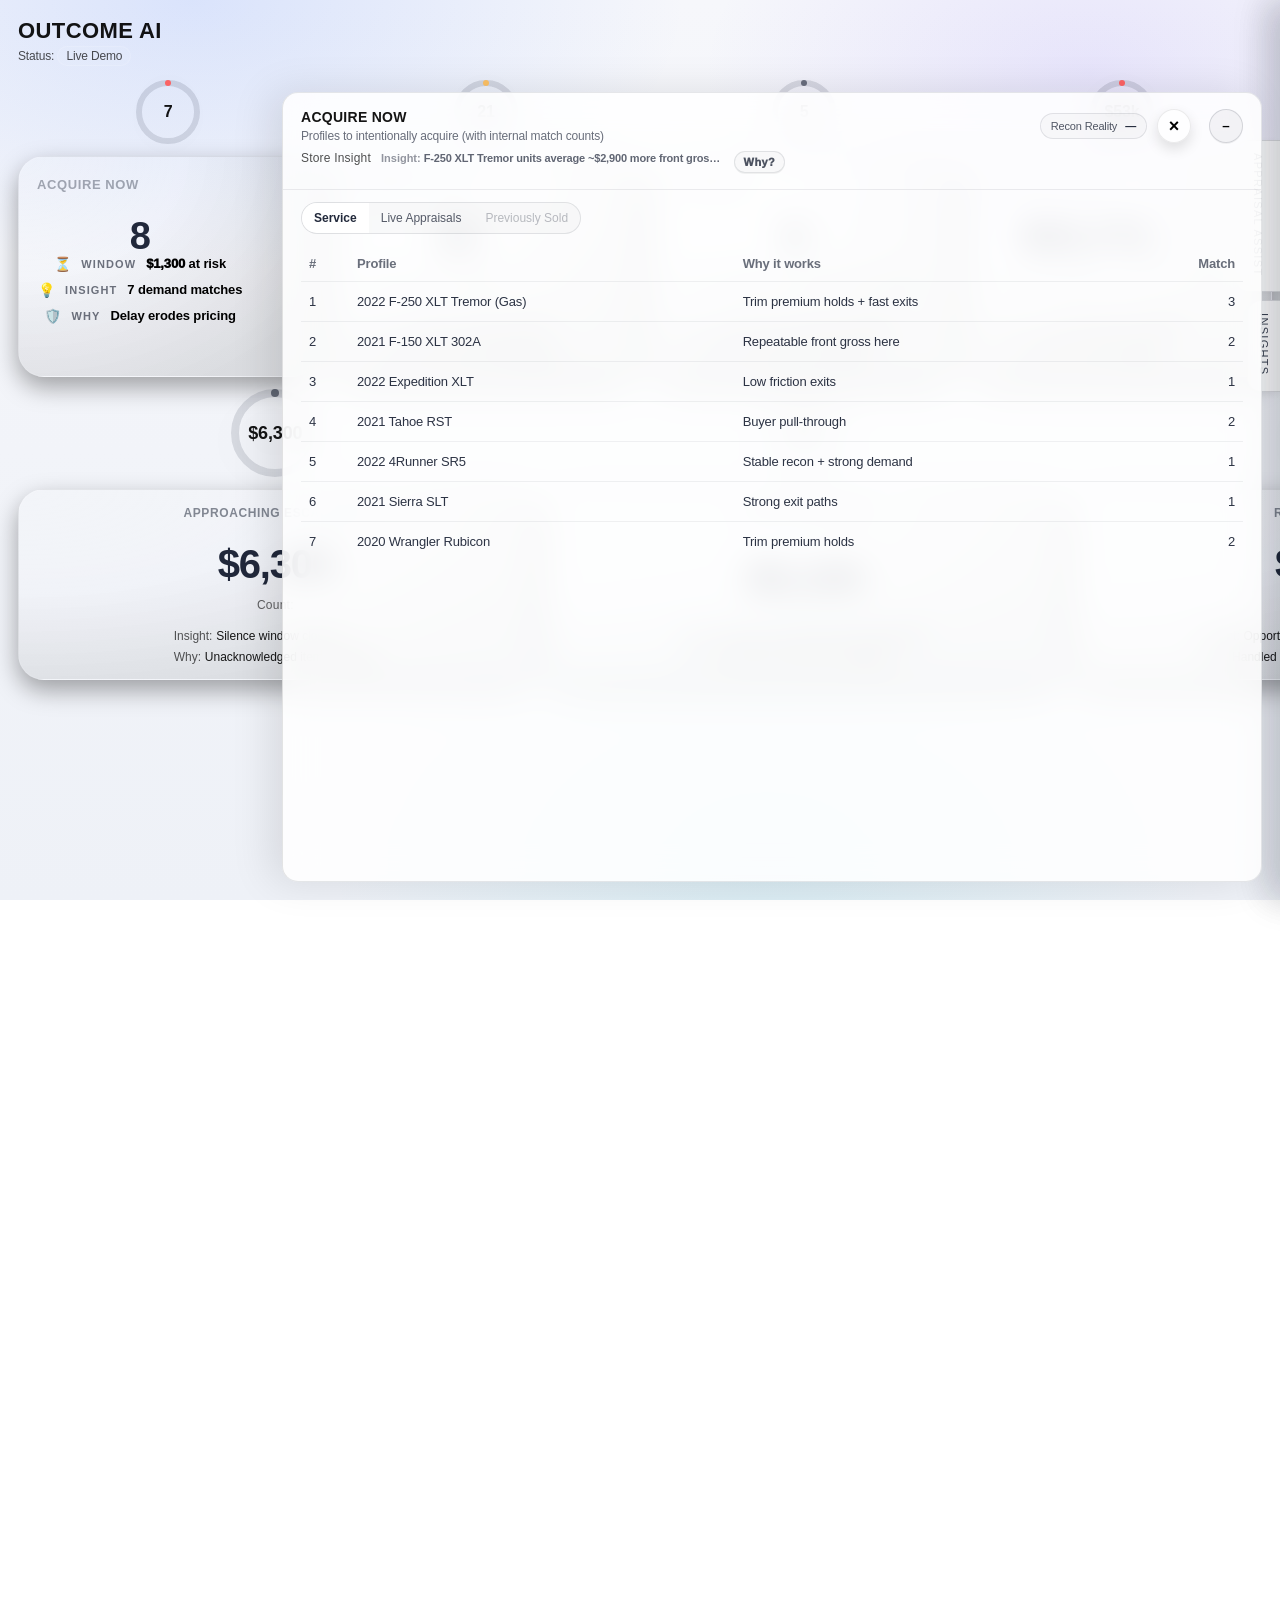
==== commit 12118d60: "Add files via upload" ====
--- a/index.html
+++ b/index.html
@@ -7,6 +7,196 @@
   <link rel="stylesheet" href="styles.css" />
 </head>
 <body class="oa">
+    <!-- iOS-style Command Center (FIX8d) -->
+    <section class="ios-dashboard" aria-label="Outcome AI Dashboard">
+      <div class="ios-header">
+        <div class="ios-brand">
+          <div class="ios-title">OUTCOME AI</div>
+          <div class="ios-sub">Status: <span class="ios-pill">Live Demo</span></div>
+        </div>
+        <div class="ios-dealer">
+          <div class="ios-dealer__name" id="dealerName">Dealer Name</div>
+          <div class="ios-dealer__meta">Login: <span id="loginStamp">—</span></div>
+        </div>
+      </div>
+
+      <!-- Operational (5) -->
+      <!-- Fallback gauges are rendered in HTML so the circles never disappear if JS fails to run. -->
+      <div class="ios-row ios-row--gauges ios-row--5" id="iosGaugesOperational">
+        <div class="ios-gaugeWrap" aria-label="Acquire Now (fallback)">
+          <div class="ios-gauge">
+            <svg viewBox="0 0 64 64" aria-hidden="true">
+              <circle cx="32" cy="32" r="29" stroke="rgba(15,23,42,0.12)" stroke-width="6" fill="none"></circle>
+              <circle cx="32" cy="32" r="29" stroke="rgba(255,90,90,0.92)" stroke-width="6" stroke-linecap="round" fill="none" stroke-dasharray="0 999"></circle>
+            </svg>
+            <div class="ios-gauge__val">7</div>
+          </div>
+        </div>
+        <div class="ios-gaugeWrap" aria-label="Internal Supply (fallback)">
+          <div class="ios-gauge">
+            <svg viewBox="0 0 64 64" aria-hidden="true">
+              <circle cx="32" cy="32" r="29" stroke="rgba(15,23,42,0.12)" stroke-width="6" fill="none"></circle>
+              <circle cx="32" cy="32" r="29" stroke="rgba(255,190,90,0.92)" stroke-width="6" stroke-linecap="round" fill="none" stroke-dasharray="0 999"></circle>
+            </svg>
+            <div class="ios-gauge__val">21</div>
+          </div>
+        </div>
+        <div class="ios-gaugeWrap" aria-label="External (fallback)">
+          <div class="ios-gauge">
+            <svg viewBox="0 0 64 64" aria-hidden="true">
+              <circle cx="32" cy="32" r="29" stroke="rgba(15,23,42,0.12)" stroke-width="6" fill="none"></circle>
+              <circle cx="32" cy="32" r="29" stroke="rgba(15,23,42,0.55)" stroke-width="6" stroke-linecap="round" fill="none" stroke-dasharray="0 999"></circle>
+            </svg>
+            <div class="ios-gauge__val">5</div>
+          </div>
+        </div>
+        <div class="ios-gaugeWrap" aria-label="Capital at Risk (fallback)">
+          <div class="ios-gauge">
+            <svg viewBox="0 0 64 64" aria-hidden="true">
+              <circle cx="32" cy="32" r="29" stroke="rgba(15,23,42,0.12)" stroke-width="6" fill="none"></circle>
+              <circle cx="32" cy="32" r="29" stroke="rgba(255,90,90,0.92)" stroke-width="6" stroke-linecap="round" fill="none" stroke-dasharray="0 999"></circle>
+            </svg>
+            <div class="ios-gauge__val">$53k</div>
+          </div>
+        </div>
+        <div class="ios-gaugeWrap" aria-label="Stop Buying (fallback)">
+          <div class="ios-gauge">
+            <svg viewBox="0 0 64 64" aria-hidden="true">
+              <circle cx="32" cy="32" r="29" stroke="rgba(15,23,42,0.12)" stroke-width="6" fill="none"></circle>
+              <circle cx="32" cy="32" r="29" stroke="rgba(255,190,90,0.92)" stroke-width="6" stroke-linecap="round" fill="none" stroke-dasharray="0 999"></circle>
+            </svg>
+            <div class="ios-gauge__val">30</div>
+          </div>
+        </div>
+      </div>
+      <div class="ios-row ios-row--widgets ios-row--5" id="iosWidgetsOperational">
+        <button class="board-col board-col--neutral js-board-col" data-col="acquire_now">
+          <div class="board-col__label">ACQUIRE NOW</div>
+          <div class="board-col__value js-acquireNowValue">8</div>
+          <div class="acq-rows" aria-label="Acquire Now tile details">
+  <div class="acq-row">
+    <div class="acq-ico">⏳</div>
+    <div class="acq-label">Window</div>
+    <div class="acq-value"><strong id="acqTileWindowAmt">$1,300</strong> <span id="acqTileWindowTxt">at risk</span></div>
+  </div>
+  <div class="acq-row">
+    <div class="acq-ico">💡</div>
+    <div class="acq-label">Insight</div>
+    <div class="acq-value" id="acqTileInsight">7 demand matches</div>
+  </div>
+  <div class="acq-row">
+    <div class="acq-ico">🛡️</div>
+    <div class="acq-label">Why</div>
+    <div class="acq-value" id="acqTileWhy">Delay erodes pricing</div>
+  </div>
+</div>
+        </button>
+
+        <button class="board-col board-col--neutral js-board-col" data-col="internal_supply">
+          <div class="board-col__label">INTERNAL SUPPLY</div>
+          <div class="board-col__value js-internalSupplyValue">21</div>
+          <div class="board-col__coi" id="coiMicro-internal_supply">5 internal matches aging</div>
+          <div class="ios-widget__meta">
+            <div class="ios-widget__insight"><span class="ios-k">Insight:</span> <span class="ios-v js-internal_supply-insight">5 matches inside your store</span></div>
+            <div class="ios-widget__why"><span class="ios-k">Why:</span> <span class="ios-v js-internal_supply-why">Internal sourcing is fastest gross</span></div>
+          </div>
+        </button>
+
+        <button class="board-col board-col--neutral js-board-col" data-col="external">
+          <div class="board-col__label">EXTERNAL</div>
+          <div class="board-col__value js-externalValue">5</div>
+          <div class="board-col__coi" id="coiMicro-external">Sources tagged (Partner/Buy Bid/Auction)</div>
+          <div class="ios-widget__meta">
+            <div class="ios-widget__insight"><span class="ios-k">Insight:</span> <span class="ios-v js-external-insight">Partner feed surfaced 5 matches</span></div>
+            <div class="ios-widget__why"><span class="ios-k">Why:</span> <span class="ios-v js-external-why">Best fits outside your inventory</span></div>
+          </div>
+        </button>
+
+        <button class="board-col board-col--neutral js-board-col" data-col="capital_risk">
+          <div class="board-col__label">CAPITAL AT RISK</div>
+          <div class="board-col__value js-capitalRiskValue">$53k</div>
+          <div class="board-col__coi" id="coiMicro-capital_risk">2 units driving risk</div>
+          <div class="ios-widget__meta">
+            <div class="ios-widget__insight"><span class="ios-k">Insight:</span> <span class="ios-v js-capital_risk-insight">2 units driving the risk total</span></div>
+            <div class="ios-widget__why"><span class="ios-k">Why:</span> <span class="ios-v js-capital_risk-why">Aging drains gross quietly</span></div>
+          </div>
+        </button>
+
+        <button class="board-col board-col--neutral js-board-col" data-col="stop_buying">
+          <div class="board-col__label">STOP BUYING</div>
+          <div class="board-col__value js-stopBuyingValue">30</div>
+          <div class="board-col__coi" id="coiMicro-stop_buying">Overstock pressure rising</div>
+          <div class="ios-widget__meta">
+            <div class="ios-widget__insight"><span class="ios-k">Insight:</span> <span class="ios-v js-stop_buying-insight">Overstock building in 2 segments</span></div>
+            <div class="ios-widget__why"><span class="ios-k">Why:</span> <span class="ios-v js-stop_buying-why">Stop stacking the same risk</span></div>
+          </div>
+        </button>
+      </div>
+
+      <!-- Today’s Focus (3) -->
+      <!-- Fallback gauges are rendered in HTML so the circles never disappear if JS fails to run. -->
+      <div class="ios-row ios-row--gauges ios-row--3" id="iosGaugesFocus">
+        <div class="ios-gaugeWrap" aria-label="Approaching Escalation (fallback)">
+          <div class="ios-gauge ios-gauge--lg">
+            <svg viewBox="0 0 88 88" aria-hidden="true">
+              <circle cx="44" cy="44" r="40" stroke="rgba(15,23,42,0.12)" stroke-width="8" fill="none"></circle>
+              <circle cx="44" cy="44" r="40" stroke="rgba(15,23,42,0.55)" stroke-width="8" stroke-linecap="round" fill="none" stroke-dasharray="0 999"></circle>
+            </svg>
+            <div class="ios-gauge__val">$0</div>
+          </div>
+        </div>
+        <div class="ios-gaugeWrap" aria-label="Cost of Inaction (fallback)">
+          <div class="ios-gauge ios-gauge--lg">
+            <svg viewBox="0 0 88 88" aria-hidden="true">
+              <circle cx="44" cy="44" r="40" stroke="rgba(15,23,42,0.12)" stroke-width="8" fill="none"></circle>
+              <circle cx="44" cy="44" r="40" stroke="rgba(255,190,90,0.92)" stroke-width="8" stroke-linecap="round" fill="none" stroke-dasharray="0 999"></circle>
+            </svg>
+            <div class="ios-gauge__val">$0</div>
+          </div>
+        </div>
+        <div class="ios-gaugeWrap" aria-label="Resolved Today (fallback)">
+          <div class="ios-gauge ios-gauge--lg">
+            <svg viewBox="0 0 88 88" aria-hidden="true">
+              <circle cx="44" cy="44" r="40" stroke="rgba(15,23,42,0.12)" stroke-width="8" fill="none"></circle>
+              <circle cx="44" cy="44" r="40" stroke="rgba(15,23,42,0.55)" stroke-width="8" stroke-linecap="round" fill="none" stroke-dasharray="0 999"></circle>
+            </svg>
+            <div class="ios-gauge__val">$0</div>
+          </div>
+        </div>
+      </div>
+      <div class="ios-row ios-row--widgets ios-row--3" id="iosWidgetsFocus">
+        <button class="board-col board-col--neutral js-focus-widget" data-focus="approaching_escalation">
+          <div class="board-col__label">APPROACHING ESCALATION</div>
+          <div class="board-col__value">$0</div>
+          <div class="board-col__count">Count: <span class="js-focusCount-approaching">0</span></div>
+          <div class="ios-widget__meta">
+            <div class="ios-widget__insight"><span class="ios-k">Insight:</span> <span class="ios-v">Silence window closing</span></div>
+            <div class="ios-widget__why"><span class="ios-k">Why:</span> <span class="ios-v">Unacknowledged items escalate</span></div>
+          </div>
+        </button>
+
+        <button class="board-col board-col--neutral js-focus-widget" data-focus="cost_inaction">
+          <div class="board-col__label">COST OF INACTION</div>
+          <div class="board-col__value">$8,100</div>
+          <div class="ios-widget__meta">
+            <div class="ios-widget__insight"><span class="ios-k">Insight:</span> <span class="ios-v">High-value opportunities aging silently</span></div>
+            <div class="ios-widget__why"><span class="ios-k">Why:</span> <span class="ios-v">Unaddressed decisions disappear</span></div>
+          </div>
+        </button>
+
+        <button class="board-col board-col--neutral js-focus-widget" data-focus="resolved_today">
+          <div class="board-col__label">RESOLVED TODAY</div>
+          <div class="board-col__value">$0</div>
+          <div class="board-col__count">Count: <span class="js-focusCount-resolved">0</span></div>
+          <div class="ios-widget__meta">
+            <div class="ios-widget__insight"><span class="ios-k">Insight:</span> <span class="ios-v">Opportunities acknowledged and handled</span></div>
+            <div class="ios-widget__why"><span class="ios-k">Why:</span> <span class="ios-v">Handled beats perfect</span></div>
+          </div>
+        </button>
+      </div>
+    </section>
+    <!-- /iOS-style Command Center (FIX8d) -->
+    
   <div class="app">
 
     <header class="topbar">
@@ -83,7 +273,7 @@
       </div>
 
       <div class="board__center" aria-label="Selected Tile Details">
-<section class="drawer js-drawer" data-open="true" aria-label="Decision Detail">
+<section class="drawer js-drawer" data-open="false" aria-label="Decision Detail">
   <div class="drawer__header">
     <div class="drawer__headLeft">
       <div class="drawer__title js-drawerTitle">Select a column</div>
@@ -94,6 +284,7 @@
       <div class="chip js-reconChip" hidden title="Based on close-rate &amp; gross realism (store average).">
         Recon Reality <span class="chip__value js-reconValue">—</span>
       </div>
+      <button class="drawer__close js-drawerClose" type="button" aria-label="Close details">×</button>
       <button class="drawer__collapse js-drawerCollapse" type="button" aria-label="Collapse details">–</button>
     </div>
   </div>
@@ -374,11 +565,15 @@
     
 
     <aside class="dock" data-open="false">
-      <button class="dock__tab js-dockToggle" aria-label="Open Appraisal Assist">
+      <button class="dock__tab js-dockToggle" data-dock="assist" aria-label="Open Appraisal Assist">
         <span class="dock__tabText">Appraisal Assist</span>
       </button>
 
-      <div class="dock__panel" role="region" aria-label="Appraisal Assist Panel">
+      <button class="dock__tab dock__tab--insights js-dockToggle" data-dock="insights" aria-label="Open Insights">
+        <span class="dock__tabText">Insights</span>
+      </button>
+
+      <div class="dock__panel dock__panel--assist" role="region" aria-label="Appraisal Assist Panel">
         <div class="dock__header">
           <div class="dock__title">Appraisal Assist</div>
           <button class="dock__close js-dockClose" aria-label="Close">✕</button>
@@ -494,10 +689,22 @@
           </div>
         </div>
       </div>
-    </aside>
-
-  </div>
-
-  <script src="script.js"></script>
+    
+      <div class="dock__panel dock__panel--insights" role="region" aria-label="Insights Panel">
+        <div class="dock__header">
+          <div class="dock__title">Insights</div>
+          <button class="dock__close js-dockClose" data-dock-close aria-label="Close">✕</button>
+        </div>
+        <div class="dock__body">
+          <div class="dock__hint muted">Top patterns you can’t see in standard reports.</div>
+          <div id="dockInsightsList"></div>
+        </div>
+      </div>
+
+</aside>
+
+    
+<script src="script.js"></script>
+  <script src="focus_patch.js"></script>
 </body>
 </html>
--- a/styles.css
+++ b/styles.css
@@ -266,7 +266,7 @@
   margin-top:16px;background:var(--panel2);border:1px solid var(--line);
   border-radius:var(--radius);box-shadow:var(--shadow2);overflow:hidden;
 }
-.drawer[data-open="false"]{display:none}
+.drawer[data-open="false"]{display:none !important}
 .drawer__header{
   padding:16px 18px;display:flex;align-items:flex-start;justify-content:space-between;gap:14px;
   border-bottom:1px solid rgba(15,23,42,.08);
@@ -304,12 +304,14 @@
   padding:12px 10px;cursor:pointer;box-shadow:var(--shadow2);
 }
 .dock__tabText{writing-mode:vertical-rl;text-orientation:mixed;letter-spacing:.12em;font-size:11px;text-transform:uppercase}
+.dock__tab--insights{ top: 300px; }
 .dock__panel{
   pointer-events:all;position:absolute;top:0;right:-440px;width:440px;height:100%;
   background:#ffffff;border-left:1px solid rgba(15,23,42,.10);
   box-shadow:-14px 0 34px rgba(15,23,42,.12);transition:right .18s ease;display:flex;flex-direction:column;
 }
-.dock[data-open="true"] .dock__panel{right:0}
+.dock[data-open="true"][data-active="assist"] .dock__panel--assist{right:0}
+.dock[data-open="true"][data-active="insights"] .dock__panel--insights{right:0}
 .dock__header{
   padding:16px 16px;border-bottom:1px solid rgba(15,23,42,.08);
   display:flex;align-items:center;justify-content:space-between;
@@ -774,7 +776,6 @@
 
 /* Drawer becomes the right-side detail panel, always visible */
 .drawer{margin-top:0;display:block;flex:1;min-height:0;}
-.drawer[data-open="false"]{display:block}
 .drawer__body{height: calc(100% - 64px); overflow:auto;}
 
 /* Responsive: stack on small screens */
@@ -1104,3 +1105,806 @@
 
 /* External source badge */
 .src-badge{display:inline-flex;align-items:center;padding:2px 8px;border-radius:999px;font-size:12px;line-height:18px;border:1px solid rgba(255,255,255,0.14);background:rgba(0,0,0,0.22);white-space:nowrap;}
+
+/* =========================
+   iOS Dashboard Theme (FIX8d)
+   ========================= */
+body.theme-ios{
+  background: linear-gradient(180deg, rgba(20,24,30,1) 0%, rgba(12,14,18,1) 100%);
+  color: rgba(255,255,255,0.92);
+}
+
+/* Premium spacing: allow top tiles to breathe on desktop */
+.ios-dashboard{ max-width: 1700px; margin: 18px auto 28px; padding: 0 18px; }
+.ios-header{ display:flex; align-items:flex-end; justify-content:space-between; gap:16px; margin-bottom: 14px; }
+.ios-title{ font-weight: 800; letter-spacing: 0.4px; font-size: 22px; }
+.ios-sub{ opacity: 0.75; font-size: 12px; margin-top: 2px; }
+.ios-pill{ display:inline-block; padding: 2px 8px; border-radius: 999px; border: 1px solid rgba(255,255,255,0.18); background: rgba(255,255,255,0.06); }
+.ios-dealer{ text-align:right; }
+.ios-dealer__name{ font-weight: 700; font-size: 14px; }
+.ios-dealer__meta{ opacity: 0.7; font-size: 12px; margin-top: 4px; }
+
+/* Slightly larger gutters to match the wider tiles */
+.ios-row{ display:grid; gap: 18px; margin: 12px 0; }
+.ios-row--5{ grid-template-columns: repeat(5, minmax(300px, 1fr)); }
+.ios-row--3{ grid-template-columns: repeat(3, minmax(0,1fr)); }
+
+.ios-gaugeWrap{ display:flex; align-items:center; justify-content:center; }
+.ios-gauge{ width: 64px; height: 64px; position: relative; }
+.ios-gauge--lg{ width: 88px; height: 88px; }
+.ios-gauge svg{ width:100%; height:100%; transform: rotate(-90deg); }
+.ios-gauge__val{ position:absolute; inset:0; display:flex; align-items:center; justify-content:center; font-weight: 800; font-size: 16px; }
+.ios-gauge--lg .ios-gauge__val{ font-size: 18px; }
+
+/* Widget cards (reskin) */
+.ios-row--widgets .board-col{
+  width:100%;
+  text-align:left;
+  border-radius: 26px;
+  /* slightly larger inner padding for premium readability */
+  padding: 16px 18px 14px;
+  border: 1px solid rgba(255,255,255,0.10);
+  background: radial-gradient(120% 120% at 0% 0%, rgba(255,255,255,0.14) 0%, rgba(255,255,255,0.06) 45%, rgba(0,0,0,0.10) 100%);
+  box-shadow: 0 10px 25px rgba(0,0,0,0.35);
+  transition: transform 160ms ease, box-shadow 160ms ease;
+  min-height: 138px;
+  display:flex;
+  flex-direction:column;
+  justify-content:space-between;
+  gap: 8px;
+}
+#iosWidgetsFocus .board-col{ min-height: 164px; }
+.ios-row--widgets .board-col:hover{ transform: translateY(-2px); box-shadow: 0 14px 32px rgba(0,0,0,0.42); }
+.ios-row--widgets .board-col:active{ transform: translateY(1px); box-shadow: 0 8px 18px rgba(0,0,0,0.35); }
+
+.ios-row--widgets .board-col__label{ letter-spacing: 0.6px; font-weight: 800; font-size: 12px; opacity: 0.9; }
+.ios-row--widgets .board-col__value{ font-size: 30px; font-weight: 900; margin-top: 6px; }
+.ios-row--widgets .board-col__coi{ opacity:0.78; font-size: 12px; margin-top: 6px; }
+
+.ios-widget__meta{ margin-top: 8px; display:flex; flex-direction:column; gap: 6px; }
+.ios-k{ opacity:0.65; font-size:12px; }
+.ios-v{ font-size:12px; opacity:0.9; line-height:1.2; }
+
+/* Hide legacy dashboard chrome but keep modals/drawers intact */
+.coi-dashboard{ display:none !important; }
+
+/* Focus list inside drawer */
+.focus-list{ display:flex; flex-direction:column; gap:10px; }
+.focus-row{ padding:10px 12px; border-radius:14px; border:1px solid rgba(255,255,255,0.10); background: rgba(255,255,255,0.04); }
+.focus-row__l{ font-weight:700; }
+.focus-row__t{ margin-top:6px; font-size:12px; opacity:0.7; }
+
+/* FIX8f: Drawer close button */
+.drawer__close{
+  width: 34px;
+  height: 34px;
+  border-radius: 999px;
+  border: 1px solid rgba(0,0,0,0.08);
+  background: rgba(255,255,255,0.55);
+  box-shadow: 0 6px 14px rgba(0,0,0,0.12);
+  font-size: 18px;
+  font-weight: 800;
+  line-height: 1;
+  cursor: pointer;
+  margin-right: 8px;
+}
+.drawer__close:hover{ transform: translateY(-1px); }
+.drawer__close:active{ transform: translateY(1px); }
+
+/* FIX8f: iOS widget polish */
+body.theme-ios .ios-row--widgets .board-col{
+  background: linear-gradient(180deg, rgba(255,255,255,0.85) 0%, rgba(245,246,248,0.92) 55%, rgba(235,236,240,0.98) 100%);
+  border: 1px solid rgba(15,23,42,0.08);
+  box-shadow: 0 18px 38px rgba(15,23,42,0.18), 0 2px 6px rgba(15,23,42,0.10);
+}
+body.theme-ios .ios-row--widgets .board-col__label{
+  color: rgba(15,23,42,0.55);
+  font-weight: 800;
+  letter-spacing: 0.9px;
+}
+body.theme-ios .ios-row--widgets .board-col__value{
+  color: rgba(15,23,42,0.95);
+  font-size: 34px;
+  letter-spacing: -0.6px;
+  margin-top: 8px;
+}
+body.theme-ios .ios-row--widgets .board-col__coi,
+body.theme-ios .ios-k,
+body.theme-ios .ios-v{
+  color: rgba(15,23,42,0.70);
+}
+body.theme-ios .ios-v{ color: rgba(15,23,42,0.82); }
+body.theme-ios .ios-widget__meta{ margin-top: 10px; gap: 8px; }
+body.theme-ios .ios-dashboard{ background: rgba(255,255,255,0.55); border-radius: 28px; padding: 18px 18px 10px; }
+body.theme-ios .ios-header{ padding-bottom: 12px; border-bottom: 1px solid rgba(15,23,42,0.08); margin-bottom: 18px; }
+
+/* FIX8f: hide legacy header/footer bars */
+.topbar, .statusbar, .footerbar, .bottombar, .board__footer, .board__topbar { display:none !important; }
+
+/* FIX8g: Hide legacy nav/tiles but keep drawer functional */
+.board__nav, .board__frame, .board__frame--vertical{ display:none !important; }
+.drawer{ position: fixed; right: 18px; top: 92px; width: min(520px, calc(100vw - 36px)); max-height: calc(100vh - 120px); z-index: 6000; }
+.drawer__body{ max-height: calc(100vh - 210px); overflow:auto; }
+
+/* FIX8o hide legacy panels: keep ONLY iOS dashboard visible on login */
+.cie, .cie__card, .approachPanel, .coiDash{ display:none !important; }
+
+/* FIX8o focus list styling */
+.focus-list{ display:flex; flex-direction:column; gap:10px; margin-top:6px; }
+.focus-row{ padding:10px 12px; border-radius:14px; border:1px solid rgba(0,0,0,0.08); background: rgba(255,255,255,0.72); }
+.focus-row__l{ font-weight:700; }
+.focus-row__t{ margin-top:6px; font-size:12px; opacity:0.72; }
+.focus-empty{ padding:10px 12px; opacity:0.65; }
+
+/* FIX8p focus column alignment: ensure focus gauges align perfectly with focus widgets */
+#iosGaugesFocus, #iosWidgetsFocus{
+  width: 100%;
+  align-items: stretch;
+}
+#iosGaugesFocus .ios-gaugeWrap{
+  width: 100%;
+  display:flex;
+  align-items:center;
+  justify-content:center;
+}
+/* Normalize any stray padding/margins that can shift the focus rows */
+#iosGaugesFocus, #iosWidgetsFocus{ margin-left:0; margin-right:0; padding-left:0; padding-right:0; }
+/* Keep grid tracks identical */
+.ios-row.ios-row--3{ grid-template-columns: repeat(3, minmax(0, 1fr)); column-gap: 14px; }
+
+/* FIX8q shared modal typography */
+.x-head{ padding: 10px 4px 14px; border-bottom: 1px solid rgba(0,0,0,.06); }
+.x-head__row{ display:flex; align-items:center; justify-content:space-between; gap:10px; }
+.x-title{ margin:0; font-size:18px; letter-spacing:-0.2px; }
+.x-pill{ font-size:11px; padding:2px 8px; border-radius:999px; border:1px solid rgba(0,0,0,.12); background: rgba(0,0,0,.04); }
+.x-hero{ margin-top:10px; }
+.x-hero__value{ font-size:34px; font-weight:800; letter-spacing:-0.6px; line-height:1; }
+.x-hero__label{ margin-top:4px; font-size:12px; opacity:.7; }
+.x-sub{ margin-top:8px; font-size:12px; opacity:.75; }
+.x-insight{ padding:14px 4px; }
+.x-copy{ margin:0 0 12px; font-size:13px; line-height:1.35; opacity:.92; }
+.x-stats{ display:flex; gap:10px; flex-wrap:wrap; }
+.x-stat{ flex:1; min-width:160px; padding:10px 12px; border-radius:14px; border:1px solid rgba(0,0,0,.06); background: rgba(0,0,0,.02); }
+.x-k{ font-size:11px; opacity:.65; }
+.x-v{ margin-top:4px; font-weight:700; letter-spacing:-0.2px; }
+.x-list{ display:flex; flex-direction:column; gap:12px; padding: 6px 4px 10px; }
+.x-card{ border:1px solid rgba(0,0,0,.08); border-radius:18px; padding:12px; background:#fff; }
+.x-card__top{ display:flex; justify-content:space-between; gap:12px; flex-wrap:wrap; }
+.x-name{ font-weight:750; letter-spacing:-0.2px; }
+.x-impact{ margin-top:6px; font-weight:800; font-size:14px; }
+.x-meta{ font-size:12px; opacity:.78; }
+.x-metaLine{ margin-top:4px; display:flex; gap:6px; align-items:center; }
+.x-ico{ width:16px; display:inline-flex; justify-content:center; }
+.x-owner--none{ opacity:.7; font-style:italic; }
+.x-grid{ display:grid; grid-template-columns: 1fr 1fr; gap:10px; margin-top:12px; }
+@media (max-width: 760px){ .x-grid{ grid-template-columns: 1fr; } }
+.x-h{ font-size:11px; opacity:.7; text-transform:uppercase; letter-spacing:0.8px; }
+.x-bul{ margin:8px 0 0; padding-left:18px; font-size:12px; opacity:.9; }
+.x-help{ margin-top:10px; font-size:12px; opacity:.7; }
+.x-actions{ margin-top:12px; display:flex; gap:8px; flex-wrap:wrap; align-items:center; }
+.x-btn{ padding:10px 12px; border-radius:12px; border:1px solid rgba(0,0,0,.12); background:#fff; font-weight:650; cursor:pointer; }
+.x-btn:disabled,.x-select:disabled{ opacity:.6; cursor:default; }
+.x-btn--primary{ background: rgba(0,0,0,.88); color:#fff; border-color: rgba(0,0,0,.88); }
+.x-btn--danger{ border-color: rgba(220,38,38,.35); color: rgba(153,27,27,1); background: rgba(220,38,38,.06); }
+.x-btn--warn{ border-color: rgba(245,158,11,.35); color: rgba(146,64,14,1); background: rgba(245,158,11,.08); }
+.x-select{ padding:10px 10px; border-radius:12px; border:1px solid rgba(0,0,0,.12); background:#fff; font-weight:600; }
+.x-defer{ display:flex; gap:8px; align-items:center; }
+.x-memory{ margin-top:6px; padding: 12px 4px; border-top:1px solid rgba(0,0,0,.06); }
+.x-memory__h{ font-size:11px; opacity:.7; text-transform:uppercase; letter-spacing:0.8px; }
+.x-foot{ padding: 10px 4px 2px; }
+.x-foot__note{ font-size:12px; opacity:.7; }
+.x-muted{ opacity:.5; }
+
+/* FIX8t iOS color + depth (tasteful, iOS-clean) */
+:root{
+  --bg0: #f6f7fb;
+  --bg1: #eef1f7;
+  --card: rgba(255,255,255,.78);
+  --cardStroke: rgba(0,0,0,.08);
+  --shadow1: 0 10px 30px rgba(0,0,0,.06);
+  --shadow2: 0 2px 10px rgba(0,0,0,.06);
+  --textDim: rgba(0,0,0,.62);
+  --pill: rgba(0,0,0,.06);
+
+  /* Accent palette */
+  --blue: #2f6bff;
+  --purple: #7a5cff;
+  --teal: #13b6c9;
+  --green: #22c55e;
+  --amber: #f59e0b;
+  --red: #ef4444;
+  --pink: #ec4899;
+  --slate: #64748b;
+}
+
+/* Page background */
+body{
+  background:
+    radial-gradient(900px 500px at 15% 0%, rgba(47,107,255,.14), rgba(47,107,255,0) 55%),
+    radial-gradient(700px 420px at 85% 8%, rgba(122,92,255,.12), rgba(122,92,255,0) 55%),
+    radial-gradient(800px 520px at 60% 95%, rgba(19,182,201,.10), rgba(19,182,201,0) 55%),
+    linear-gradient(180deg, var(--bg0), var(--bg1));
+  color: rgba(0,0,0,.92);
+}
+
+/* Subtle separation between header and dashboard area */
+.header, .topbar, .appHeader, header{
+  backdrop-filter: blur(10px);
+}
+
+/* iOS card surface */
+.ios-widget,
+.ios-card,
+.widget,
+.card,
+.tile,
+.x-card,
+.coi-card,
+.ae-card,
+.rt-card{
+  background: var(--card);
+  border: 1px solid var(--cardStroke);
+  box-shadow: var(--shadow2);
+  backdrop-filter: blur(10px);
+}
+
+/* Widget depth & gradient sheen */
+.ios-widget{
+  position: relative;
+  overflow: hidden;
+}
+.ios-widget::before{
+  content:"";
+  position:absolute;
+  inset:-1px;
+  background: linear-gradient(135deg, rgba(255,255,255,.65), rgba(255,255,255,0) 55%);
+  pointer-events:none;
+  opacity:.55;
+}
+.ios-widget::after{
+  content:"";
+  position:absolute;
+  inset:-1px;
+  background: radial-gradient(220px 160px at 20% 15%, rgba(255,255,255,.55), rgba(255,255,255,0) 60%);
+  pointer-events:none;
+  opacity:.35;
+}
+
+/* Text hierarchy */
+.small, .muted, .subtle, .x-sub, .coi-sub, .ae-sub, .rt-sub, .x-k, .coi-stat__k, .ae-stat__k, .rt-stat__k{
+  color: var(--textDim) !important;
+}
+.x-pill, .coi-badge, .ae-badge, .rt-badge{
+  background: var(--pill) !important;
+  border-color: rgba(0,0,0,.12) !important;
+}
+
+/* Accent chips on widgets based on data-focus / data-key / id (non-invasive) */
+#iosWidgetsTop .ios-widget,
+#iosWidgetsFocus .ios-widget{
+  border-radius: 18px;
+}
+
+#iosWidgetsTop .ios-widget[data-key="acquire_now"],
+#iosWidgetsTop .ios-widget[data-tile="acquire_now"]{
+  border-color: rgba(47,107,255,.25);
+}
+#iosWidgetsTop .ios-widget[data-key="internal_supply"],
+#iosWidgetsTop .ios-widget[data-tile="internal_supply"]{
+  border-color: rgba(19,182,201,.25);
+}
+#iosWidgetsTop .ios-widget[data-key="external"],
+#iosWidgetsTop .ios-widget[data-tile="external"]{
+  border-color: rgba(122,92,255,.25);
+}
+#iosWidgetsTop .ios-widget[data-key="capital_at_risk"],
+#iosWidgetsTop .ios-widget[data-tile="capital_at_risk"]{
+  border-color: rgba(245,158,11,.30);
+}
+#iosWidgetsTop .ios-widget[data-key="stop_buying"],
+#iosWidgetsTop .ios-widget[data-tile="stop_buying"]{
+  border-color: rgba(239,68,68,.28);
+}
+
+/* Focus widgets: more emphasis */
+#iosWidgetsFocus .ios-widget{
+  box-shadow: var(--shadow1);
+}
+#iosWidgetsFocus .ios-widget[data-focus="approaching_escalation"]{
+  border-color: rgba(245,158,11,.35);
+}
+#iosWidgetsFocus .ios-widget[data-focus="cost_inaction"]{
+  border-color: rgba(239,68,68,.35);
+}
+#iosWidgetsFocus .ios-widget[data-focus="resolved_today"]{
+  border-color: rgba(34,197,94,.35);
+}
+
+/* Slightly richer gauge rings (no markup changes) */
+.ios-gauge, .gauge, .ring{
+  filter: drop-shadow(0 8px 18px rgba(0,0,0,.10));
+}
+
+/* Drawer surface */
+.drawer, .js-drawer{
+  background: rgba(255,255,255,.86);
+  border-left: 1px solid rgba(0,0,0,.10);
+  box-shadow: -12px 0 40px rgba(0,0,0,.10);
+  backdrop-filter: blur(16px);
+}
+
+/* Buttons: keep clean, add depth */
+button, .x-btn, .coi-btn, .ae-btn, .rt-btn{
+  box-shadow: 0 1px 0 rgba(0,0,0,.05);
+}
+.x-btn--primary, .coi-btn--primary, .ae-btn--primary{
+  background: rgba(0,0,0,.88) !important;
+}
+
+/* FIX8u: Align top 5 widgets number baselines */
+#iosWidgetsTop{
+  align-items: stretch;
+}
+#iosWidgetsTop .ios-widget{
+  display: flex;
+  flex-direction: column;
+  justify-content: space-between;
+}
+#iosWidgetsTop .ios-widget .widget-metric,
+#iosWidgetsTop .ios-widget .big-number,
+#iosWidgetsTop .ios-widget .metric{
+  margin-top: 6px;
+  line-height: 1.05;
+}
+#iosWidgetsTop .ios-widget .widget-footer,
+#iosWidgetsTop .ios-widget .widget-sub,
+#iosWidgetsTop .ios-widget .why,
+#iosWidgetsTop .ios-widget .insight{
+  margin-top: auto;
+}
+
+/* FIX8v: Apple font + strict baseline alignment for top 5 operational widgets */
+:root{
+  --sf: -apple-system, BlinkMacSystemFont, "SF Pro Display", "SF Pro Text", "Segoe UI", Roboto, Arial, sans-serif;
+}
+html, body{
+  font-family: var(--sf) !important;
+  -webkit-font-smoothing: antialiased;
+  -moz-osx-font-smoothing: grayscale;
+}
+/* tighten overall typography */
+body{ letter-spacing: -0.01em; }
+.board-col__label, .x-title, .coi-title, .ae-title, .rt-title{
+  letter-spacing: -0.02em;
+}
+
+/* STRICT internal grid for the top 5 cards */
+#iosWidgetsOperational .board-col{
+  display: grid;
+  grid-template-rows: 24px 58px 24px 1fr;
+  align-content: start;
+  text-align: left;
+}
+#iosWidgetsOperational .board-col__label{
+  height:24px;
+  display:flex;
+  align-items:flex-end;
+  font-size: 13px;
+  font-weight: 700;
+  opacity: .65;
+}
+#iosWidgetsOperational .board-col__value{
+  height:58px;
+  display:flex;
+  align-items:flex-end; /* baseline-ish */
+  font-size: 44px;
+  font-weight: 800;
+  line-height: 1;
+  letter-spacing: -0.03em;
+  padding-bottom: 2px; /* optical baseline lock */
+}
+/* Option A: smaller currency symbol (Apple-like) */
+#iosWidgetsOperational .board-col__value.is-currency::first-letter{
+  font-size: .72em;
+  position: relative;
+  top: -0.08em;
+  margin-right: 1px;
+}
+/* only apply the first-letter tweak when it is a $ (avoid scaling digits) */
+/* COI micro line fixed height */
+#iosWidgetsOperational .board-col__coi{
+  height:24px;
+  display:flex;
+  align-items:flex-start;
+  font-size: 13px;
+  color: rgba(0,0,0,.55);
+}
+
+/* Meta block locks to bottom with consistent spacing */
+#iosWidgetsOperational .ios-widget__meta{
+  align-self: end;
+  display: grid;
+  row-gap: 8px;
+  padding-top: 8px;
+}
+#iosWidgetsOperational .ios-widget__insight,
+#iosWidgetsOperational .ios-widget__why{
+  font-size: 14px;
+  line-height: 1.25;
+}
+#iosWidgetsOperational .ios-k{
+  font-weight: 600;
+  color: rgba(0,0,0,.58);
+}
+
+/* FIX8w: Slightly smaller, optically centered metrics for all 8 widgets */
+
+/* Top 5 widgets */
+#iosWidgetsOperational .board-col__value{
+  font-size: 38px;          /* reduced from 44px */
+  justify-content: center;  /* horizontal centering */
+  align-items: center;      /* vertical centering */
+  padding-bottom: 0;        /* remove baseline bias */
+  text-align: center;
+}
+
+/* Currency symbol stays Apple-small */
+#iosWidgetsOperational .board-col__value.is-currency::first-letter{
+  font-size: .7em;
+  top: -0.06em;
+}
+
+/* Bottom 3 focus widgets */
+#iosWidgetsFocus .board-col__value,
+#iosWidgetsFocus .focus-metric,
+#iosWidgetsFocus .widget-metric{
+  font-size: 40px;
+  display: flex;
+  align-items: center;
+  justify-content: center;
+  line-height: 1;
+  text-align: center;
+}
+
+/* Gauge numbers (circles) */
+.ios-gauge__value,
+.gauge-value,
+.ring-value{
+  font-size: 26px;   /* slightly smaller */
+  font-weight: 700;
+  letter-spacing: -0.02em;
+}
+
+/* FIX10b: card stack */
+.x-stack{display:grid; gap:12px;}
+
+/* FIX10c scroll lock + better drawer scrolling */
+body.drawer-open, html.drawer-open { overflow: hidden; }
+.drawer__body { overscroll-behavior: contain; -webkit-overflow-scrolling: touch; padding-bottom: 28px; }
+.js-cardWrap { padding-bottom: 28px; }
+
+
+/* FIX10d: Prevent main dashboard page scrolling + ensure drawer content can fully scroll */
+html, body { height: 100%; overflow: hidden; }
+body.oa { display: flex; flex-direction: column; }
+
+/* Topbar stays fixed height, main fills remaining viewport */
+.topbar { flex: 0 0 auto; }
+.main { flex: 1 1 auto; overflow: hidden; padding-bottom: 0 !important; }
+
+/* Board fills available space */
+.board { height: 100%; overflow: hidden; }
+.board__grid { height: 100%; }
+.board__grid--3 { height: 100%; }
+
+/* Drawer panel must scroll internally without clipping */
+.drawer { max-height: calc(100vh - 110px) !important; }
+.drawer__body { max-height: calc(100vh - 210px) !important; overflow: auto !important; min-height: 0; padding-bottom: 42px !important; overscroll-behavior: contain; -webkit-overflow-scrolling: touch; }
+.js-cardWrap { padding-bottom: 42px !important; }
+
+/* FIX10j Acquire Now inline */
+.x-badge{
+  display:inline-flex; align-items:center;
+  padding: 5px 10px;
+  border-radius: 999px;
+  border: 1px solid rgba(0,0,0,.10);
+  background: rgba(0,0,0,.06);
+  font-size: 12px;
+  color: rgba(0,0,0,.72);
+  margin-right: 6px;
+}
+.x-more{ margin-top: 10px; border-top: 1px solid rgba(0,0,0,.08); padding-top: 10px; }
+.x-more summary{
+  cursor:pointer;
+  color: rgba(0,0,0,.70);
+  font-weight: 600;
+  list-style: none;
+}
+.x-more summary::-webkit-details-marker{ display:none; }
+.x-more__body{ margin-top: 10px; display: grid; gap: 14px; }
+
+/* FIX10k Acquire pills */
+.x-badge{
+  padding: 3px 8px;
+  font-size: 11px;
+  line-height: 1.2;
+  border-radius: 999px;
+  margin-right: 6px;
+  border: 1px solid rgba(0,0,0,.10);
+  background: rgba(0,0,0,.05);
+  color: rgba(0,0,0,.70);
+  white-space: nowrap;
+}
+.x-badge--best{
+  background: rgba(0,0,0,.10);
+  border-color: rgba(0,0,0,.18);
+  color: rgba(0,0,0,.82);
+}
+/* Better spacing in meta lines */
+.x-metaLine{ line-height: 1.35; }
+.x-sub{ font-size: 12px; color: rgba(0,0,0,.62); margin-top: 4px; }
+.x-matchlist{ margin-top: 10px; display: grid; gap: 10px; }
+.x-match{
+  border: 1px solid rgba(0,0,0,.08);
+  background: rgba(0,0,0,.03);
+  border-radius: 12px;
+  padding: 10px 12px;
+}
+.x-match__title{ font-weight: 600; color: rgba(0,0,0,.85); }
+.x-match__meta{ margin-top: 4px; font-size: 12px; color: rgba(0,0,0,.68); }
+
+/* FIX10l2: drawer width + no horizontal scroll */
+.drawer{ width: min(980px, calc(100vw - 24px)); }
+.drawer__panel{ max-width: min(980px, calc(100vw - 24px)); }
+.drawer__body{ overflow-x:hidden !important; }
+.x-card, .x-stack, .focus-list{ overflow-x:hidden; }
+.x-card__top > div{ min-width: 0; }
+
+/* FIX10l2: focus rows alignment */
+.focus-list{ display:grid; gap: 12px; }
+.fo-row{ display:grid; grid-template-columns: 1fr 220px; gap: 14px; border:1px solid rgba(0,0,0,.08); background: rgba(255,255,255,.9); border-radius: 14px; padding: 12px 14px; }
+.fo-row__r{ display:grid; gap: 8px; justify-items:end; align-content:start; }
+.fo-actions{ display:flex; gap: 8px; justify-content:flex-end; flex-wrap: wrap; }
+@media (max-width: 860px){ .fo-row{ grid-template-columns: 1fr; } .fo-row__r{ justify-items:start; } .fo-actions{ justify-content:flex-start; } }
+
+/* FIX10r: focus boxes show $ with count line */
+.board-col__count{
+  margin-top: 6px;
+  font-size: 12px;
+  color: rgba(0,0,0,.60);
+  letter-spacing: .02em;
+}
+
+
+/* Debug-only: economic state pills (hidden unless ?debug=1) */
+.econ-pill{
+  display:inline-flex;
+  align-items:center;
+  gap:.35rem;
+  padding:.1rem .45rem;
+  border-radius:999px;
+  font-size:11px;
+  line-height:1.2;
+  border:1px solid rgba(255,255,255,.18);
+  background:rgba(0,0,0,.18);
+  color:rgba(255,255,255,.9);
+  letter-spacing:.02em;
+}
+.econ-pill__dot{
+  width:6px;height:6px;border-radius:999px;
+  background:rgba(255,255,255,.85);
+}
+body:not(.debug-econ) .econ-pill{ display:none; }
+
+/* Preview-only UI (shown only when body has .debug-econ) */
+.oa-preview-banner{
+  position: fixed;
+  top: 10px;
+  left: 10px;
+  right: 10px;
+  z-index: 9999;
+  display:flex;
+  align-items:center;
+  justify-content:space-between;
+  gap:12px;
+  padding:10px 12px;
+  border-radius:14px;
+  border:1px solid rgba(0,0,0,.08);
+  background: rgba(255,255,255,.92);
+  backdrop-filter: blur(10px);
+  box-shadow: 0 10px 30px rgba(0,0,0,.08);
+  font-family: inherit;
+}
+.oa-preview-banner__left{ display:flex; align-items:center; gap:10px; min-width: 0; }
+.oa-preview-badge{
+  font-size:12px;
+  font-weight:700;
+  letter-spacing:.02em;
+  padding:4px 8px;
+  border-radius:999px;
+  background: rgba(0,0,0,.06);
+  white-space: nowrap;
+}
+.oa-preview-title{
+  font-size:13px;
+  font-weight:600;
+  opacity:.85;
+  overflow:hidden;
+  text-overflow: ellipsis;
+  white-space: nowrap;
+}
+.oa-preview-toggle{
+  appearance:none;
+  border:1px solid rgba(0,0,0,.12);
+  background: rgba(255,255,255,.9);
+  border-radius:10px;
+  padding:6px 10px;
+  font-size:12px;
+  font-weight:600;
+  cursor:pointer;
+}
+.oa-preview-toggle:hover{ background: rgba(0,0,0,.04); }
+
+.oa-preview-panel{
+  position: fixed;
+  top: 64px;
+  right: 10px;
+  width: 260px;
+  z-index: 9999;
+  border-radius:16px;
+  border:1px solid rgba(0,0,0,.08);
+  background: rgba(255,255,255,.92);
+  backdrop-filter: blur(10px);
+  box-shadow: 0 10px 30px rgba(0,0,0,.08);
+  padding:10px 12px;
+}
+.oa-preview-panel__hd{ font-size:12px; font-weight:800; letter-spacing:.02em; }
+.oa-preview-panel__sub{ font-size:11px; opacity:.65; margin-top:2px; }
+.oa-preview-panel__rows{ margin-top:10px; display:flex; flex-direction:column; gap:8px; }
+
+.insights__close{ border: 0; background: rgba(15,23,42,0.06); color: #0f172a; width: 34px; height: 34px; border-radius: 10px; cursor:pointer; }
+.insights__close:hover{ background: rgba(15,23,42,0.10); }
+.insights__list{ padding: 12px 14px 16px; overflow:auto; display:flex; flex-direction:column; gap: 10px; }
+.insightCard{ background: rgba(255,255,255,0.82); border: 1px solid rgba(15,23,42,0.10); border-radius: 16px; padding: 12px; }
+.insightCard__top{ display:flex; align-items:flex-start; justify-content:space-between; gap: 10px; }
+.insightCard__rank{ font-weight: 900; opacity: .55; }
+.insightCard__title{ font-weight: 900; }
+.insightCard__impact{ font-weight: 900; }
+.insightCard__stmt{ margin-top: 6px; font-size: 13px; line-height: 1.35; opacity: .92; }
+.insightCard__meta{ margin-top: 8px; font-size: 11px; opacity: .65; }
+.oa-preview-row{ display:flex; align-items:center; justify-content:space-between; gap:10px; }
+.oa-preview-row__k{ font-size:12px; font-weight:700; text-transform: capitalize; }
+.oa-preview-row__v{ font-size:12px; font-weight:800; }
+
+/* Keep the banner/panel invisible unless in debug mode */
+body:not(.debug-econ) .oa-preview-banner,
+body:not(.debug-econ) .oa-preview-panel{ display:none; }
+
+
+/* Acquire Now tile detail rows */
+.tileRows{margin-top:8px;display:flex;flex-direction:column;gap:6px;}
+.tileRow{display:flex;align-items:center;justify-content:space-between;gap:10px;font-size:12px;line-height:1.2;}
+.tileRow__label{opacity:.85;white-space:nowrap;}
+.tileRow__val{flex:1;min-width:0;text-align:right;font-weight:600;}
+.tileRow__muted{opacity:.7;font-weight:500;margin-left:6px;}
+.tileRow__val--nowrap{white-space:nowrap;}
+/* Remove active underline selector */
+.board-col.is-active::after{display:none !important;}
+
+/* Hide internal toggle tabs in Acquire Now drawer */
+.drawer[data-col="acquire_now"] .js-internalToggle{display:none !important;}
+
+
+
+/* === Acquire Now tile: flat premium rows (FIX38) === */
+.board-col[data-col="acquire_now"] .acq-rows{
+  /* tighter vertical rhythm + more breathing room at bottom */
+  margin-top: 10px;
+  display: grid;
+  gap: 9px;
+  margin-bottom: 4px;
+}
+
+.board-col[data-col="acquire_now"] .acq-row{
+  display: grid;
+  /* Match the approved flat-row mock: icon | label | value */
+  grid-template-columns: 18px 72px 1fr;
+  align-items: baseline;
+  column-gap: 10px;
+}
+
+.board-col[data-col="acquire_now"] .acq-ico{
+  width: 18px;
+  text-align: center;
+  font-size: 14px;
+  opacity: .9;
+  transform: translateY(1px);
+}
+
+.board-col[data-col="acquire_now"] .acq-label{
+  color: rgba(18, 25, 42, .62);
+  font-size: 11px;
+  letter-spacing: .10em;
+  text-transform: uppercase;
+  font-weight: 900;
+  white-space: nowrap;
+}
+
+.board-col[data-col="acquire_now"] .acq-value{
+  font-size: 13px;
+  font-weight: 750;
+  letter-spacing: -0.01em;
+  white-space: nowrap;
+  overflow: hidden;
+  text-overflow: ellipsis;
+}
+
+.board-col[data-col="acquire_now"] .acq-value strong{
+  font-weight: 900;
+}
+
+/* Acquire Now tile: spacing-only overrides so the rows don't hug the bottom */
+#iosWidgetsOperational .board-col[data-col="acquire_now"]{
+  /* keep the locked width; just improve interior rhythm */
+  padding-bottom: 18px;
+  justify-content: flex-start;
+}
+
+#iosWidgetsOperational .board-col[data-col="acquire_now"] .board-col__value{
+  margin-bottom: 2px;
+}
+
+
+
+/* === FIX: Fully center tile content (premium) === */
+.board-col{
+  text-align:center;
+  display:flex;
+  flex-direction:column;
+  align-items:center;
+}
+.board-col__micro{
+  justify-content:center;
+}
+
+/* Acquire Now – fully centered flat rows (match mock) */
+.board-col[data-col="acquire_now"] .acq-rows{
+  margin-top:16px;
+  width:100%;
+  max-width:260px;
+  display:grid;
+  gap:10px;
+}
+.board-col[data-col="acquire_now"] .acq-row{
+  display:grid;
+  grid-template-columns:18px auto auto;
+  justify-content:center;
+  align-items:baseline;
+  column-gap:10px;
+  width:fit-content;
+  margin:0 auto;
+}
+.board-col[data-col="acquire_now"] .acq-ico{
+  width:18px;
+  text-align:center;
+  font-size:14px;
+  opacity:.92;
+  transform:translateY(1px);
+}
+.board-col[data-col="acquire_now"] .acq-label{
+  font-size:11px;
+  letter-spacing:.10em;
+  text-transform:uppercase;
+  font-weight:900;
+  color:rgba(18,25,42,.6);
+  white-space:nowrap;
+}
+.board-col[data-col="acquire_now"] .acq-value{
+  font-size:13px;
+  font-weight:750;
+  letter-spacing:-.01em;
+  white-space:nowrap;
+  text-align:center;
+}
+.board-col[data-col="acquire_now"] .acq-value strong{font-weight:950;}
+
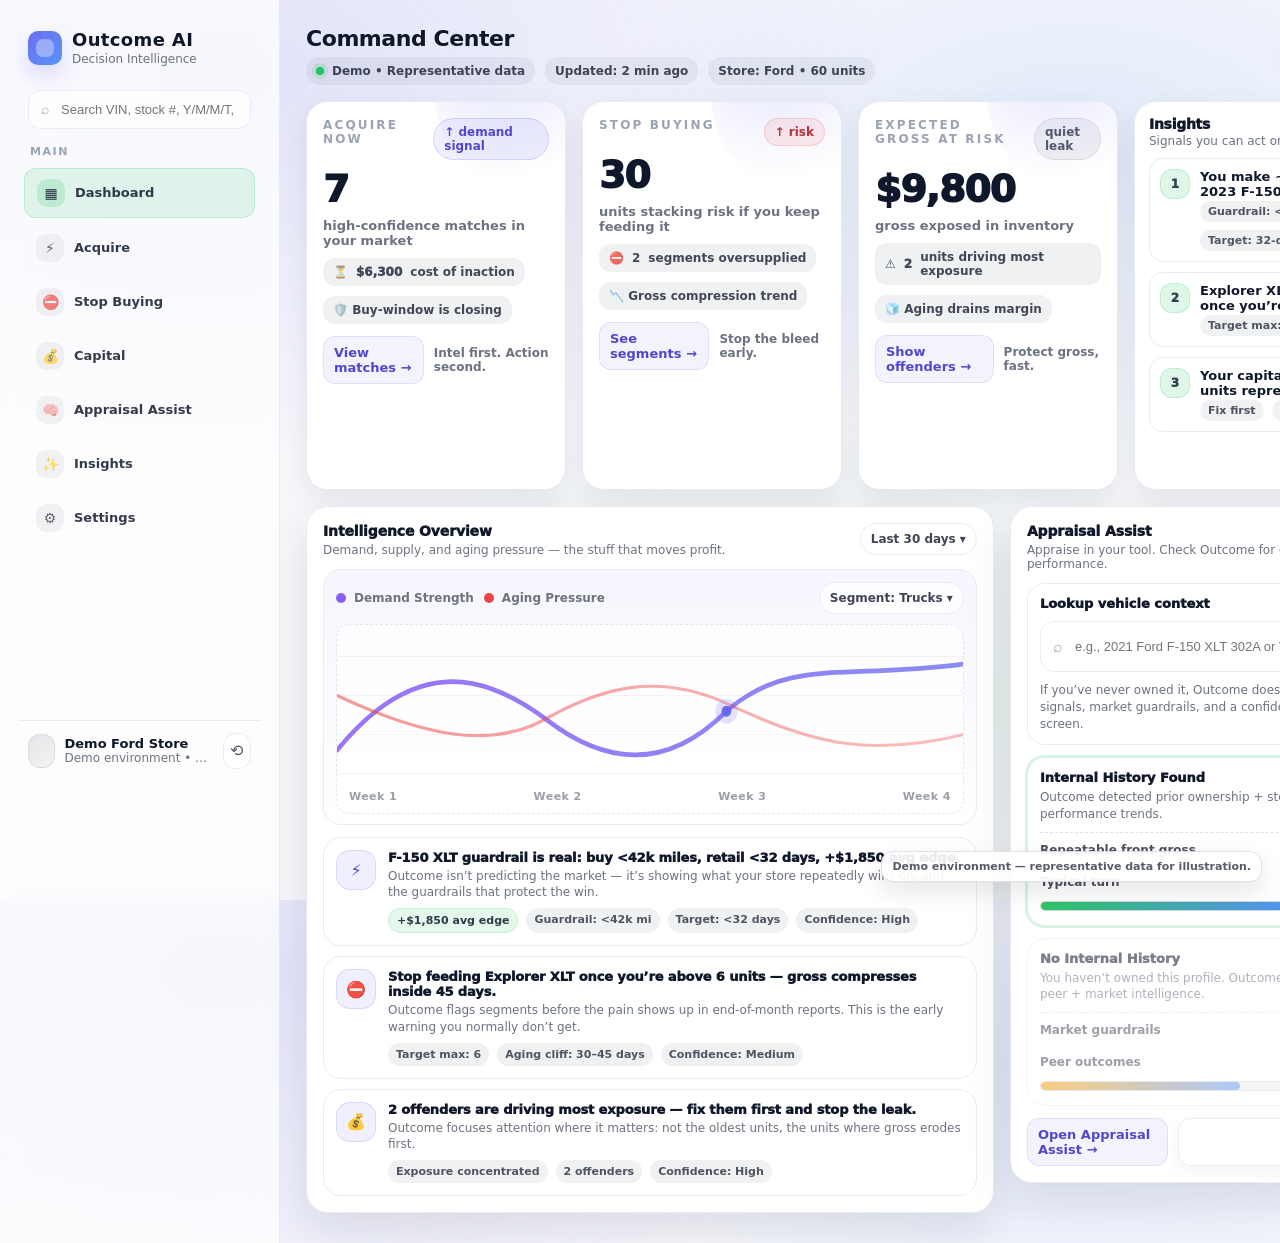
==== commit 46bb4856: "Add files via upload" ====
--- a/index.html
+++ b/index.html
@@ -2,709 +2,1263 @@
 <html lang="en">
 <head>
   <meta charset="utf-8" />
-  <meta name="viewport" content="width=device-width, initial-scale=1" />
-  <title>Outcome AI — Decision Board</title>
-  <link rel="stylesheet" href="styles.css" />
+  <meta name="viewport" content="width=device-width,initial-scale=1" />
+  <title>Outcome AI — Dashboard V2 (Static Mock)</title>
+  <style>
+    :root{
+      --bg: #f6f7fb;
+      --panel: #ffffff;
+      --muted: #6b7280;
+      --muted2:#9aa3b2;
+      --text: #0f172a;
+      --line: #e8ebf2;
+      --shadow: 0 10px 28px rgba(15, 23, 42, .08);
+      --shadow2: 0 18px 45px rgba(15, 23, 42, .10);
+      --radius: 16px;
+      --radius2: 22px;
+
+      --green: #22c55e;
+      --amber: #f59e0b;
+      --red: #ef4444;
+      --blue: #3b82f6;
+      --indigo:#6366f1;
+      --violet:#8b5cf6;
+
+      --chip: rgba(15, 23, 42, .06);
+      --chip2: rgba(99, 102, 241, .10);
+    }
+
+    *{box-sizing:border-box}
+    html,body{height:100%}
+    body{
+      margin:0;
+      font-family: ui-sans-serif, system-ui, -apple-system, Segoe UI, Roboto, Helvetica, Arial;
+      color: var(--text);
+      background:
+        radial-gradient(1200px 700px at 18% 8%, rgba(99,102,241,.14), transparent 55%),
+        radial-gradient(900px 520px at 84% 18%, rgba(59,130,246,.12), transparent 55%),
+        radial-gradient(900px 520px at 62% 78%, rgba(34,197,94,.08), transparent 55%),
+        var(--bg);
+    }
+
+    /* Layout */
+    .app{
+      display:grid;
+      grid-template-columns: 280px 1fr;
+      min-height:100vh;
+    }
+
+    /* Sidebar */
+    .sidebar{
+      padding: 22px 18px;
+      border-right: 1px solid var(--line);
+      background: rgba(255,255,255,.72);
+      backdrop-filter: blur(10px);
+    }
+
+    .brand{
+      display:flex;
+      align-items:center;
+      gap:10px;
+      padding: 8px 10px 18px;
+    }
+    .brandMark{
+      width:34px;height:34px;border-radius:10px;
+      background:
+        linear-gradient(135deg, rgba(99,102,241,.95), rgba(59,130,246,.85));
+      box-shadow: 0 10px 22px rgba(99,102,241,.22);
+      position:relative;
+    }
+    .brandMark:after{
+      content:"";
+      position:absolute; inset:8px;
+      border-radius:7px;
+      background: rgba(255,255,255,.35);
+      mix-blend-mode: screen;
+    }
+    .brandTitle{
+      font-weight:800;
+      letter-spacing:.02em;
+      font-size: 18px;
+      line-height:1.1;
+    }
+    .brandSub{
+      font-size:12px;
+      color: var(--muted);
+      margin-top:2px;
+    }
+
+    .search{
+      margin: 6px 10px 14px;
+      display:flex;
+      gap:10px;
+      align-items:center;
+      padding: 10px 12px;
+      border: 1px solid var(--line);
+      border-radius: 12px;
+      background: rgba(255,255,255,.85);
+    }
+    .search input{
+      width:100%;
+      border:0; outline:0;
+      background: transparent;
+      font-size: 13px;
+      color: var(--text);
+    }
+    .search .icon{
+      color: var(--muted2);
+      font-size: 14px;
+    }
+
+    .menuLabel{
+      margin: 16px 12px 10px;
+      font-size: 11px;
+      color: var(--muted2);
+      letter-spacing: .14em;
+      text-transform: uppercase;
+      font-weight: 800;
+    }
+
+    .nav{
+      display:grid;
+      gap: 6px;
+      padding: 0 6px;
+    }
+    .nav a{
+      text-decoration:none;
+      color: rgba(15,23,42,.85);
+      display:flex;
+      align-items:center;
+      gap:10px;
+      padding: 10px 12px;
+      border-radius: 12px;
+      font-size: 13px;
+      font-weight: 650;
+    }
+    .nav a .nIco{
+      width:28px;height:28px;border-radius:10px;
+      display:grid;place-items:center;
+      background: rgba(15,23,42,.05);
+      color: rgba(15,23,42,.65);
+      font-size: 14px;
+    }
+    .nav a.active{
+      background: rgba(34,197,94,.12);
+      border: 1px solid rgba(34,197,94,.20);
+    }
+    .nav a.active .nIco{
+      background: rgba(34,197,94,.18);
+      color: rgba(15,23,42,.85);
+    }
+    .nav a:hover{
+      background: rgba(15,23,42,.04);
+    }
+
+    .sidebarFooter{
+      position: sticky;
+      top: calc(100vh - 180px);
+      margin-top: 24px;
+      padding: 12px 10px;
+      border-top: 1px solid var(--line);
+      display:flex;
+      align-items:center;
+      justify-content:space-between;
+      gap:12px;
+    }
+    .user{
+      display:flex; align-items:center; gap:10px;
+      min-width:0;
+    }
+    .avatar{
+      width:34px;height:34px;border-radius:12px;
+      background: linear-gradient(135deg, rgba(15,23,42,.10), rgba(15,23,42,.04));
+      border: 1px solid rgba(15,23,42,.08);
+    }
+    .userMeta{min-width:0}
+    .userName{font-weight:800;font-size:13px;white-space:nowrap;overflow:hidden;text-overflow:ellipsis}
+    .userRole{font-size:12px;color:var(--muted);white-space:nowrap;overflow:hidden;text-overflow:ellipsis}
+    .settingsBtn{
+      width:36px;height:36px;border-radius:12px;
+      display:grid;place-items:center;
+      border:1px solid var(--line);
+      background: rgba(255,255,255,.9);
+      color: rgba(15,23,42,.70);
+    }
+
+    /* Main */
+    .main{
+      padding: 26px 26px 30px;
+    }
+
+    .topbar{
+      display:flex;
+      align-items:flex-start;
+      justify-content:space-between;
+      gap: 18px;
+      margin-bottom: 16px;
+    }
+    .titleBlock .h1{
+      font-size: 22px;
+      font-weight: 900;
+      letter-spacing: -0.02em;
+    }
+    .titleBlock .meta{
+      margin-top: 6px;
+      color: var(--muted);
+      font-size: 13px;
+      display:flex;
+      gap:10px;
+      align-items:center;
+      flex-wrap:wrap;
+    }
+    .pill{
+      display:inline-flex;
+      align-items:center;
+      gap:8px;
+      padding: 7px 10px;
+      border-radius: 999px;
+      background: rgba(15,23,42,.05);
+      color: rgba(15,23,42,.78);
+      font-size: 12px;
+      font-weight: 750;
+    }
+    .pill .dot{
+      width:8px;height:8px;border-radius:99px;
+      background: var(--green);
+      box-shadow: 0 0 0 4px rgba(34,197,94,.15);
+    }
+
+    .actions{
+      display:flex;
+      align-items:center;
+      gap:10px;
+    }
+    .btn{
+      border: 1px solid var(--line);
+      background: rgba(255,255,255,.85);
+      padding: 10px 12px;
+      border-radius: 12px;
+      font-weight: 800;
+      font-size: 13px;
+      color: rgba(15,23,42,.85);
+      display:inline-flex;
+      align-items:center;
+      gap:10px;
+      box-shadow: 0 6px 18px rgba(15,23,42,.05);
+      cursor: pointer;
+    }
+    .btn.primary{
+      background: linear-gradient(135deg, rgba(34,197,94,.98), rgba(34,197,94,.82));
+      color: #ffffff;
+      border: 1px solid rgba(34,197,94,.35);
+      box-shadow: 0 14px 32px rgba(34,197,94,.18);
+    }
+
+    /* KPI Cards row */
+    .kpis{
+      display:grid;
+      grid-template-columns: repeat(3, minmax(260px, 1fr)) 360px;
+      gap: 16px;
+      margin: 14px 0 16px;
+      align-items: stretch;
+    }
+
+    .card{
+      background: var(--panel);
+      border: 1px solid var(--line);
+      border-radius: var(--radius2);
+      box-shadow: var(--shadow);
+      padding: 16px 16px 14px;
+      position:relative;
+      overflow:hidden;
+    }
+    .card:before{
+      content:"";
+      position:absolute;
+      inset:-120px -90px auto auto;
+      width:220px;height:220px;
+      border-radius:999px;
+      background: radial-gradient(circle at 30% 30%, rgba(99,102,241,.18), transparent 60%);
+      pointer-events:none;
+    }
+    .cardHead{
+      display:flex;
+      justify-content:space-between;
+      align-items:flex-start;
+      gap:10px;
+    }
+    .cardTitle{
+      font-size: 12px;
+      letter-spacing: .18em;
+      text-transform: uppercase;
+      color: var(--muted2);
+      font-weight: 900;
+    }
+    .badge{
+      display:inline-flex;
+      align-items:center;
+      gap:8px;
+      padding: 6px 10px;
+      border-radius: 999px;
+      font-size: 12px;
+      font-weight: 850;
+      background: rgba(99,102,241,.10);
+      color: rgba(67,56,202,.92);
+      border: 1px solid rgba(99,102,241,.20);
+    }
+    .badge.negative{
+      background: rgba(239,68,68,.10);
+      border-color: rgba(239,68,68,.18);
+      color: rgba(185,28,28,.92);
+    }
+    .badge.neutral{
+      background: rgba(15,23,42,.06);
+      border-color: rgba(15,23,42,.08);
+      color: rgba(15,23,42,.70);
+    }
+
+    .cardValue{
+      margin-top: 10px;
+      display:flex;
+      align-items:baseline;
+      gap:10px;
+      flex-wrap:wrap;
+    }
+    .bigNum{
+      font-size: 38px;
+      font-weight: 950;
+      letter-spacing: -0.03em;
+      line-height:1;
+    }
+    .subNum{
+      color: var(--muted);
+      font-size: 13px;
+      font-weight: 700;
+    }
+
+    .cardLine{
+      margin-top: 10px;
+      font-size: 13px;
+      color: rgba(15,23,42,.72);
+      display:flex;
+      gap:10px;
+      align-items:center;
+      flex-wrap:wrap;
+    }
+    .chip{
+      display:inline-flex;
+      align-items:center;
+      gap:8px;
+      padding: 7px 10px;
+      border-radius: 12px;
+      background: var(--chip);
+      font-size: 12px;
+      font-weight: 850;
+      color: rgba(15,23,42,.78);
+    }
+    .chip strong{font-weight:950}
+    .cta{
+      margin-top: 12px;
+      display:flex;
+      align-items:center;
+      justify-content:space-between;
+      gap: 10px;
+    }
+    .link{
+      font-weight: 900;
+      font-size: 13px;
+      color: rgba(67,56,202,.92);
+      display:inline-flex;
+      align-items:center;
+      gap:8px;
+      text-decoration:none;
+      padding: 8px 10px;
+      border-radius: 12px;
+      background: rgba(99,102,241,.08);
+      border: 1px solid rgba(99,102,241,.14);
+    }
+    .hint{
+      font-size: 12px;
+      color: var(--muted);
+      font-weight: 650;
+    }
+
+    /* Right sidebar card (Insights preview) */
+    .insightsCard{
+      padding: 14px 14px 12px;
+    }
+    .insightsHeader{
+      display:flex;
+      align-items:flex-start;
+      justify-content:space-between;
+      gap:10px;
+      margin-bottom: 10px;
+    }
+    .insightsHeader .h{
+      font-weight: 950;
+      letter-spacing: -0.02em;
+      font-size: 14px;
+    }
+    .insightsHeader .s{
+      color: var(--muted);
+      font-size: 12px;
+      margin-top: 2px;
+    }
+
+    .insightList{
+      display:grid;
+      gap: 10px;
+      margin-top: 10px;
+    }
+    .insightItem{
+      border: 1px solid var(--line);
+      border-radius: 14px;
+      padding: 10px 10px;
+      background: rgba(255,255,255,.85);
+      display:flex;
+      gap:10px;
+      align-items:flex-start;
+    }
+    .rank{
+      width:30px;height:30px;border-radius:12px;
+      display:grid;place-items:center;
+      font-weight: 950;
+      font-size: 12px;
+      background: rgba(34,197,94,.14);
+      border: 1px solid rgba(34,197,94,.18);
+      color: rgba(15,23,42,.82);
+      flex: 0 0 auto;
+    }
+    .insText{min-width:0}
+    .insTitle{
+      font-weight: 900;
+      font-size: 13px;
+      display: -webkit-box;
+      -webkit-line-clamp: 2;
+      -webkit-box-orient: vertical;
+      overflow: hidden;
+      text-overflow: ellipsis;
+      white-space: normal;
+      max-width: 100%;
+    }
+    .insSub{
+      margin-top: 2px;
+      font-size: 12px;
+      color: var(--muted);
+      display:flex;
+      gap:8px;
+      flex-wrap:wrap;
+    }
+    .tag{
+      padding: 4px 8px;
+      border-radius: 999px;
+      background: rgba(15,23,42,.06);
+      font-weight: 800;
+      font-size: 11px;
+      color: rgba(15,23,42,.72);
+    }
+
+    /* Main grid under KPIs */
+    .grid{
+      display:grid;
+      grid-template-columns: 1.35fr .95fr;
+      gap: 16px;
+      align-items:start;
+      margin-top: 10px;
+    }
+
+    .panel{
+      background: var(--panel);
+      border: 1px solid var(--line);
+      border-radius: var(--radius2);
+      box-shadow: var(--shadow2);
+      padding: 16px;
+      overflow:hidden;
+      position:relative;
+    }
+    .panelHead{
+      display:flex;
+      align-items:flex-start;
+      justify-content:space-between;
+      gap: 12px;
+      margin-bottom: 12px;
+    }
+    .panelTitle{
+      font-size: 14px;
+      font-weight: 950;
+      letter-spacing: -0.01em;
+    }
+    .panelSub{
+      margin-top: 4px;
+      font-size: 12px;
+      color: var(--muted);
+    }
+
+    /* “Younger gen UI” chart placeholder */
+    .chart{
+      border: 1px solid var(--line);
+      background: linear-gradient(180deg, rgba(99,102,241,.06), rgba(255,255,255,.75));
+      border-radius: 18px;
+      padding: 12px 12px 10px;
+      position:relative;
+      overflow:hidden;
+    }
+    .chartTop{
+      display:flex;
+      justify-content:space-between;
+      align-items:center;
+      gap: 10px;
+      margin-bottom: 10px;
+    }
+    .range{
+      display:inline-flex;
+      gap:8px;
+      align-items:center;
+      padding: 8px 10px;
+      border-radius: 999px;
+      border: 1px solid var(--line);
+      background: rgba(255,255,255,.9);
+      color: rgba(15,23,42,.80);
+      font-size: 12px;
+      font-weight: 850;
+      white-space:nowrap;
+    }
+    .legend{
+      display:flex;
+      gap:10px;
+      flex-wrap:wrap;
+      color: var(--muted);
+      font-size: 12px;
+      font-weight: 800;
+      align-items:center;
+    }
+    .lg{
+      display:inline-flex;
+      align-items:center;
+      gap:8px;
+    }
+    .sw{width:10px;height:10px;border-radius:99px}
+    .sw.a{background: var(--violet)}
+    .sw.b{background: var(--red)}
+    .svgWrap{
+      width:100%;
+      height: 190px;
+      border-radius: 14px;
+      background: rgba(255,255,255,.68);
+      border: 1px dashed rgba(15,23,42,.10);
+      display:grid;
+      place-items:center;
+      position:relative;
+      overflow:hidden;
+    }
+    .svgWrap svg{width:100%;height:100%}
+    .axisLabel{
+      position:absolute;
+      bottom:10px;
+      left:12px;
+      right:12px;
+      display:flex;
+      justify-content:space-between;
+      color: rgba(15,23,42,.42);
+      font-size: 11px;
+      font-weight: 800;
+      letter-spacing:.04em;
+    }
+
+    /* Insights feed (center) */
+    .feed{
+      margin-top: 12px;
+      display:grid;
+      gap: 10px;
+    }
+    .feedItem{
+      border: 1px solid var(--line);
+      border-radius: 18px;
+      padding: 12px 12px;
+      display:flex;
+      gap: 12px;
+      align-items:flex-start;
+      background: rgba(255,255,255,.92);
+    }
+    .feedIcon{
+      width:40px;height:40px;border-radius: 14px;
+      display:grid;place-items:center;
+      font-size: 16px;
+      background: rgba(99,102,241,.10);
+      border: 1px solid rgba(99,102,241,.16);
+      color: rgba(67,56,202,.92);
+      flex: 0 0 auto;
+    }
+    .feedMain{min-width:0}
+    .feedTitle{
+      font-weight: 950;
+      font-size: 13px;
+      letter-spacing: -0.01em;
+    }
+    .feedDesc{
+      margin-top: 3px;
+      font-size: 12px;
+      color: var(--muted);
+      line-height: 1.35;
+    }
+    .feedMeta{
+      margin-top: 8px;
+      display:flex;
+      gap: 8px;
+      flex-wrap:wrap;
+    }
+    .pillMini{
+      padding: 5px 8px;
+      border-radius: 999px;
+      background: rgba(15,23,42,.06);
+      font-size: 11px;
+      font-weight: 900;
+      color: rgba(15,23,42,.72);
+    }
+    .pillMini.money{
+      background: rgba(34,197,94,.12);
+      border: 1px solid rgba(34,197,94,.16);
+      color: rgba(15,23,42,.85);
+    }
+    .pillMini.risk{
+      background: rgba(245,158,11,.12);
+      border: 1px solid rgba(245,158,11,.18);
+      color: rgba(15,23,42,.85);
+    }
+
+    /* Appraisal Assist panel (right) */
+    .aaBox{
+      display:grid;
+      gap: 12px;
+    }
+    .aaHero{
+      border: 1px solid var(--line);
+      border-radius: 18px;
+      padding: 12px;
+      background: rgba(255,255,255,.92);
+    }
+    .aaTitle{
+      display:flex;
+      align-items:center;
+      justify-content:space-between;
+      gap:10px;
+    }
+    .aaTitle .t{
+      font-weight: 950;
+      font-size: 13px;
+    }
+    .aaTitle .c{
+      font-size: 12px;
+      color: var(--muted);
+      font-weight: 800;
+    }
+    .aaSearch{
+      margin-top: 10px;
+      display:flex;
+      gap: 10px;
+      align-items:center;
+      padding: 10px 12px;
+      border: 1px solid var(--line);
+      border-radius: 14px;
+      background: rgba(255,255,255,.95);
+    }
+    .aaSearch input{
+      width:100%;
+      border:0;
+      outline:0;
+      background:transparent;
+      font-size: 13px;
+    }
+    .aaHint{
+      margin-top: 10px;
+      font-size: 12px;
+      color: var(--muted);
+      line-height: 1.4;
+    }
+
+    .state{
+      border: 1px solid var(--line);
+      border-radius: 18px;
+      padding: 12px;
+      background: rgba(255,255,255,.92);
+    }
+    .stateHead{
+      display:flex;
+      justify-content:space-between;
+      align-items:flex-start;
+      gap:10px;
+    }
+    .stateName{
+      font-weight: 950;
+      font-size: 13px;
+    }
+    .stateSub{
+      margin-top: 4px;
+      color: var(--muted);
+      font-size: 12px;
+      line-height: 1.35;
+    }
+
+    .kvRow{
+      margin-top: 10px;
+      display:flex;
+      justify-content:space-between;
+      gap:10px;
+      padding-top: 10px;
+      border-top: 1px dashed rgba(15,23,42,.12);
+      font-size: 12px;
+      color: rgba(15,23,42,.75);
+      font-weight: 800;
+    }
+
+    .confidence{
+      display:flex;
+      align-items:center;
+      gap:10px;
+      margin-top: 10px;
+    }
+    .meter{
+      flex:1;
+      height: 10px;
+      border-radius: 999px;
+      background: rgba(15,23,42,.08);
+      overflow:hidden;
+      border: 1px solid rgba(15,23,42,.10);
+    }
+    .bar{
+      height:100%;
+      width: 72%;
+      background: linear-gradient(90deg, rgba(34,197,94,.95), rgba(59,130,246,.85));
+      border-radius: 999px;
+    }
+    .confText{
+      font-size: 12px;
+      font-weight: 950;
+      color: rgba(15,23,42,.80);
+      width: 44px;
+      text-align:right;
+    }
+
+    /* Responsive */
+    @media (max-width: 1200px){
+      .kpis{grid-template-columns: repeat(2, minmax(260px,1fr));}
+      .grid{grid-template-columns: 1fr;}
+    }
+    @media (max-width: 860px){
+      .app{grid-template-columns: 1fr;}
+      .sidebar{display:none;}
+      .main{padding: 18px;}
+      .kpis{grid-template-columns: 1fr;}
+    }
+  
+    .decodedRow{
+      margin-top: 10px;
+      display:flex;
+      flex-wrap:wrap;
+      gap:8px;
+      align-items:center;
+    }
+    .decodedChip{
+      display:inline-flex;
+      align-items:center;
+      gap:8px;
+      padding: 7px 10px;
+      border-radius: 999px;
+      background: rgba(15,23,42,.05);
+      border: 1px solid rgba(15,23,42,.08);
+      font-size: 12px;
+      font-weight: 900;
+      color: rgba(15,23,42,.78);
+      max-width: 100%;
+    }
+    .decodedChip .k{
+      font-size: 10px;
+      letter-spacing: .18em;
+      text-transform: uppercase;
+      font-weight: 950;
+      color: rgba(15,23,42,.42);
+    }
+    .decodedChip .v{
+      font-weight: 950;
+      color: rgba(15,23,42,.85);
+      white-space: nowrap;
+      overflow:hidden;
+      text-overflow: ellipsis;
+      max-width: 220px;
+    }
+    .decodedChip.vin .v{max-width: 300px;}
+    .decodedHint{
+      font-size: 11px;
+      font-weight: 850;
+      color: rgba(15,23,42,.55);
+      margin-left: 2px;
+    }
+
+    /* Appraisal Assist mode micro-upgrade */
+    .aaModeContext .state.internalCard{
+      opacity: .35;
+      filter: grayscale(.25);
+      transform: translateY(1px);
+    }
+    .aaModeContext .state.contextCard{
+      border-color: rgba(99,102,241,.30);
+      box-shadow: 0 18px 45px rgba(99,102,241,.14);
+      position: relative;
+    }
+    .aaModeContext .state.contextCard:before{
+      content:"";
+      position:absolute;
+      inset:-120px -90px auto auto;
+      width:220px;height:220px;
+      border-radius:999px;
+      background: radial-gradient(circle at 30% 30%, rgba(99,102,241,.22), transparent 60%);
+      pointer-events:none;
+    }
+    .aaModePerformance .state.contextCard{
+      opacity:.65;
+    }
+
+    /* Tiny toast (demo confirmation) */
+    .oaToast{
+      position: fixed;
+      right: 18px;
+      bottom: 18px;
+      z-index: 9999;
+      padding: 10px 12px;
+      border-radius: 14px;
+      background: rgba(15,23,42,.92);
+      color: rgba(255,255,255,.95);
+      border: 1px solid rgba(255,255,255,.10);
+      box-shadow: 0 18px 45px rgba(15,23,42,.22);
+      font-size: 12px;
+      font-weight: 900;
+      letter-spacing: .02em;
+      display:none;
+      transform: translateY(8px);
+      opacity: 0;
+      transition: opacity .18s ease, transform .18s ease;
+      max-width: min(320px, calc(100vw - 36px));
+      pointer-events: none;
+    }
+    .oaToast.show{
+      display:block;
+      opacity: 1;
+      transform: translateY(0px);
+    }
+    .oaToast .muted{
+      color: rgba(255,255,255,.72);
+      font-weight: 800;
+      margin-left: 6px;
+    }
+
+    /* Demo disclaimer */
+    .demoDisclaimer{
+      position: fixed;
+      right: 18px;
+      bottom: 18px;
+      z-index: 9998;
+      background: rgba(255,255,255,.92);
+      border: 1px solid rgba(15,23,42,.12);
+      border-radius: 12px;
+      padding: 8px 10px;
+      font-size: 11px;
+      font-weight: 800;
+      color: rgba(15,23,42,.70);
+      box-shadow: 0 10px 24px rgba(15,23,42,.10);
+      pointer-events: none;
+    }
+    @media (max-width: 860px){
+      .demoDisclaimer{ right: 12px; bottom: 12px; }
+    }
+
+  </style>
 </head>
-<body class="oa">
-    <!-- iOS-style Command Center (FIX8d) -->
-    <section class="ios-dashboard" aria-label="Outcome AI Dashboard">
-      <div class="ios-header">
-        <div class="ios-brand">
-          <div class="ios-title">OUTCOME AI</div>
-          <div class="ios-sub">Status: <span class="ios-pill">Live Demo</span></div>
-        </div>
-        <div class="ios-dealer">
-          <div class="ios-dealer__name" id="dealerName">Dealer Name</div>
-          <div class="ios-dealer__meta">Login: <span id="loginStamp">—</span></div>
+<body>
+  <div class="app">
+
+    <!-- Sidebar -->
+    <aside class="sidebar">
+      <div class="brand">
+        <div class="brandMark"></div>
+        <div>
+          <div class="brandTitle">Outcome AI</div>
+          <div class="brandSub">Decision Intelligence</div>
         </div>
       </div>
 
-      <!-- Operational (5) -->
-      <!-- Fallback gauges are rendered in HTML so the circles never disappear if JS fails to run. -->
-      <div class="ios-row ios-row--gauges ios-row--5" id="iosGaugesOperational">
-        <div class="ios-gaugeWrap" aria-label="Acquire Now (fallback)">
-          <div class="ios-gauge">
-            <svg viewBox="0 0 64 64" aria-hidden="true">
-              <circle cx="32" cy="32" r="29" stroke="rgba(15,23,42,0.12)" stroke-width="6" fill="none"></circle>
-              <circle cx="32" cy="32" r="29" stroke="rgba(255,90,90,0.92)" stroke-width="6" stroke-linecap="round" fill="none" stroke-dasharray="0 999"></circle>
-            </svg>
-            <div class="ios-gauge__val">7</div>
+      <div class="search">
+        <span class="icon">⌕</span>
+        <input placeholder="Search VIN, stock #, Y/M/M/T, insight…" />
+      </div>
+
+      <div class="menuLabel">Main</div>
+      <nav class="nav">
+        <a class="active" href="#" data-action="nav-dashboard"><span class="nIco">▦</span>Dashboard</a>
+        <a href="#" data-action="open-acquire"><span class="nIco">⚡</span>Acquire</a>
+        <a href="#" data-action="open-stop"><span class="nIco">⛔</span>Stop Buying</a>
+        <a href="#" data-action="open-capital"><span class="nIco">💰</span>Capital</a>
+        <a href="#" data-action="open-appraisal"><span class="nIco">🧠</span>Appraisal Assist</a>
+        <a href="#" data-action="open-insights"><span class="nIco">✨</span>Insights</a>
+        <a href="#"><span class="nIco">⚙</span>Settings</a>
+      </nav>
+
+      <div class="sidebarFooter">
+        <div class="user">
+          <div class="avatar"></div>
+          <div class="userMeta">
+            <div class="userName">Demo Ford Store</div>
+            <div class="userRole">Demo environment • Read-only</div>
           </div>
         </div>
-        <div class="ios-gaugeWrap" aria-label="Internal Supply (fallback)">
-          <div class="ios-gauge">
-            <svg viewBox="0 0 64 64" aria-hidden="true">
-              <circle cx="32" cy="32" r="29" stroke="rgba(15,23,42,0.12)" stroke-width="6" fill="none"></circle>
-              <circle cx="32" cy="32" r="29" stroke="rgba(255,190,90,0.92)" stroke-width="6" stroke-linecap="round" fill="none" stroke-dasharray="0 999"></circle>
-            </svg>
-            <div class="ios-gauge__val">21</div>
+        <div class="settingsBtn" title="Refresh (mock)">⟲</div>
+      </div>
+    </aside>
+
+    <!-- Main -->
+    <main class="main">
+      <div class="topbar">
+        <div class="titleBlock">
+          <div class="h1">Command Center</div>
+          <div class="meta">
+            <span class="pill"><span class="dot"></span> Demo • Representative data</span>
+            <span class="pill"><span id="meta-updated">Updated: 2 min ago</span></span>
+            <span class="pill"><span id="meta-store">Store: Ford • 60 units</span></span>
           </div>
         </div>
-        <div class="ios-gaugeWrap" aria-label="External (fallback)">
-          <div class="ios-gauge">
-            <svg viewBox="0 0 64 64" aria-hidden="true">
-              <circle cx="32" cy="32" r="29" stroke="rgba(15,23,42,0.12)" stroke-width="6" fill="none"></circle>
-              <circle cx="32" cy="32" r="29" stroke="rgba(15,23,42,0.55)" stroke-width="6" stroke-linecap="round" fill="none" stroke-dasharray="0 999"></circle>
-            </svg>
-            <div class="ios-gauge__val">5</div>
-          </div>
-        </div>
-        <div class="ios-gaugeWrap" aria-label="Capital at Risk (fallback)">
-          <div class="ios-gauge">
-            <svg viewBox="0 0 64 64" aria-hidden="true">
-              <circle cx="32" cy="32" r="29" stroke="rgba(15,23,42,0.12)" stroke-width="6" fill="none"></circle>
-              <circle cx="32" cy="32" r="29" stroke="rgba(255,90,90,0.92)" stroke-width="6" stroke-linecap="round" fill="none" stroke-dasharray="0 999"></circle>
-            </svg>
-            <div class="ios-gauge__val">$53k</div>
-          </div>
-        </div>
-        <div class="ios-gaugeWrap" aria-label="Stop Buying (fallback)">
-          <div class="ios-gauge">
-            <svg viewBox="0 0 64 64" aria-hidden="true">
-              <circle cx="32" cy="32" r="29" stroke="rgba(15,23,42,0.12)" stroke-width="6" fill="none"></circle>
-              <circle cx="32" cy="32" r="29" stroke="rgba(255,190,90,0.92)" stroke-width="6" stroke-linecap="round" fill="none" stroke-dasharray="0 999"></circle>
-            </svg>
-            <div class="ios-gauge__val">30</div>
-          </div>
+        <div class="actions">
+          <button class="btn" type="button">⬆︎ Import</button>
+          <button class="btn primary" type="button">＋ New Insight</button>
         </div>
       </div>
-      <div class="ios-row ios-row--widgets ios-row--5" id="iosWidgetsOperational">
-        <button class="board-col board-col--neutral js-board-col" data-col="acquire_now">
-          <div class="board-col__label">ACQUIRE NOW</div>
-          <div class="board-col__value js-acquireNowValue">8</div>
-          <div class="acq-rows" aria-label="Acquire Now tile details">
-  <div class="acq-row">
-    <div class="acq-ico">⏳</div>
-    <div class="acq-label">Window</div>
-    <div class="acq-value"><strong id="acqTileWindowAmt">$1,300</strong> <span id="acqTileWindowTxt">at risk</span></div>
+
+      <!-- KPI Cards -->
+      <section class="kpis">
+
+        <div class="card">
+          <div class="cardHead">
+            <div class="cardTitle">Acquire Now</div>
+            <div class="badge">↑ demand signal</div>
+          </div>
+          <div class="cardValue">
+            <div class="bigNum"><span id="kpi-acquire-count">7</span></div>
+            <div class="subNum">high-confidence matches in your market</div>
+          </div>
+          <div class="cardLine">
+            <span class="chip">⏳ <strong>$6,300</strong> cost of inaction</span>
+            <span class="chip">🛡️ Buy-window is closing</span>
+          </div>
+          <div class="cta">
+            <a class="link" href="#" data-action="open-acquire">View matches →</a>
+            <span class="hint">Intel first. Action second.</span>
+          </div>
+        </div>
+
+        <div class="card">
+          <div class="cardHead">
+            <div class="cardTitle">Stop Buying</div>
+            <div class="badge negative">↑ risk</div>
+          </div>
+          <div class="cardValue">
+            <div class="bigNum"><span id="kpi-stop-count">30</span></div>
+            <div class="subNum">units stacking risk if you keep feeding it</div>
+          </div>
+          <div class="cardLine">
+            <span class="chip">⛔ <span id="kpi-stop-segments">2</span> segments oversupplied</span>
+            <span class="chip">📉 Gross compression trend</span>
+          </div>
+          <div class="cta">
+            <a class="link" href="#" data-action="open-stop">See segments →</a>
+            <span class="hint">Stop the bleed early.</span>
+          </div>
+        </div>
+
+        <div class="card">
+          <div class="cardHead">
+            <div class="cardTitle">Expected Gross at Risk</div>
+            <div class="badge neutral">quiet leak</div>
+          </div>
+          <div class="cardValue">
+            <div class="bigNum"><span id="kpi-capital-amount">$53,771</span></div>
+            <div class="subNum">gross exposed in inventory</div>
+          </div>
+          <div class="cardLine">
+            <span class="chip">⚠️ <strong><span id="kpi-capital-offenders">2</span></strong> units driving most exposure</span>
+            <span class="chip">🧊 Aging drains margin</span>
+          </div>
+          <div class="cta">
+            <a class="link" href="#" data-action="open-capital">Show offenders →</a>
+            <span class="hint">Protect gross, fast.</span>
+          </div>
+        </div>
+
+        <!-- Insights Preview card (right column) -->
+        <div class="card insightsCard">
+          <div class="insightsHeader">
+            <div>
+              <div class="h">Insights</div>
+              <div class="s">Signals you can act on this week</div>
+            </div>
+            <div class="badge neutral">Top 10</div>
+          </div>
+
+          <div class="insightList">
+            <div class="insightItem">
+              <div class="rank">1</div>
+              <div class="insText">
+                <div class="insTitle">F-150 XLT 302A: peak demand window</div>
+                <div class="insSub">
+                  <span class="tag">+$2,900 avg edge</span>
+                  <span class="tag">Turn: ~21 days</span>
+                </div>
+              </div>
+            </div>
+
+            <div class="insightItem">
+              <div class="rank">2</div>
+              <div class="insText">
+                <div class="insTitle">Explorer XLT: oversupply building</div>
+                <div class="insSub">
+                  <span class="tag">Stop buying</span>
+                  <span class="tag">Gross compression</span>
+                </div>
+              </div>
+            </div>
+
+            <div class="insightItem">
+              <div class="rank">3</div>
+              <div class="insText">
+                <div class="insTitle">Capital risk concentrated in 2 units</div>
+                <div class="insSub">
+                  <span class="tag">$18k exposure</span>
+                  <span class="tag">Aging cliff</span>
+                </div>
+              </div>
+            </div>
+          </div>
+
+          <div style="margin-top:12px; display:flex; justify-content:flex-end;">
+            <a class="link" href="#" style="padding:8px 10px;" data-action="open-insights">Open insights →</a>
+          </div>
+        </div>
+
+      </section>
+
+      <!-- Main content grid -->
+      <section class="grid">
+
+        <!-- Left: Intelligence (chart + feed) -->
+        <div class="panel">
+          <div class="panelHead">
+            <div>
+              <div class="panelTitle">Intelligence Overview</div>
+              <div class="panelSub">Demand, supply, and aging pressure — the stuff that moves profit.</div>
+            </div>
+            <div class="range">Last 30 days ▾</div>
+          </div>
+
+          <div class="chart">
+            <div class="chartTop">
+              <div class="legend">
+                <span class="lg"><span class="sw a"></span> Demand Strength</span>
+                <span class="lg"><span class="sw b"></span> Aging Pressure</span>
+              </div>
+              <div class="range">Segment: Trucks ▾</div>
+            </div>
+
+            <div class="svgWrap">
+              <!-- Static decorative chart (no JS) -->
+              <svg viewBox="0 0 900 240" preserveAspectRatio="none" aria-label="Chart mock">
+                <defs>
+                  <linearGradient id="g1" x1="0" x2="1">
+                    <stop offset="0" stop-color="rgba(139,92,246,.85)"/>
+                    <stop offset="1" stop-color="rgba(99,102,241,.75)"/>
+                  </linearGradient>
+                  <linearGradient id="g2" x1="0" x2="1">
+                    <stop offset="0" stop-color="rgba(239,68,68,.55)"/>
+                    <stop offset="1" stop-color="rgba(239,68,68,.35)"/>
+                  </linearGradient>
+                </defs>
+
+                <!-- grid lines -->
+                <g opacity=".22" stroke="rgba(15,23,42,.30)" stroke-width="1">
+                  <line x1="0" y1="40" x2="900" y2="40"/>
+                  <line x1="0" y1="90" x2="900" y2="90"/>
+                  <line x1="0" y1="140" x2="900" y2="140"/>
+                  <line x1="0" y1="190" x2="900" y2="190"/>
+                </g>
+
+                <!-- demand -->
+                <path d="M0,160 C110,40 210,60 300,120 C380,175 470,190 560,110 C650,40 740,70 900,50"
+                      fill="none" stroke="url(#g1)" stroke-width="6" stroke-linecap="round"/>
+                <!-- aging -->
+                <path d="M0,90 C120,140 220,160 300,120 C380,80 460,60 560,100 C680,150 760,170 900,140"
+                      fill="none" stroke="url(#g2)" stroke-width="4" stroke-linecap="round"/>
+
+                <!-- focus point -->
+                <circle cx="560" cy="110" r="7" fill="rgba(99,102,241,.95)"/>
+                <circle cx="560" cy="110" r="16" fill="rgba(99,102,241,.18)"/>
+              </svg>
+
+              <div class="axisLabel">
+                <span>Week 1</span><span>Week 2</span><span>Week 3</span><span>Week 4</span>
+              </div>
+            </div>
+          </div>
+
+          <div class="feed">
+            <div class="feedItem">
+              <div class="feedIcon">⚡</div>
+              <div class="feedMain">
+                <div class="feedTitle">Acquire signal: F-150 XLT 302A exits faster than peer average.</div>
+                <div class="feedDesc">Outcome found repeatable front gross when bought under your guardrails — this is an “Acquire Now” profile.</div>
+                <div class="feedMeta">
+                  <span class="pillMini money">+$2,900 avg edge</span>
+                  <span class="pillMini">Turn &lt; ~21 days</span>
+                  <span class="pillMini">Confidence: High</span>
+                </div>
+              </div>
+            </div>
+
+            <div class="feedItem">
+              <div class="feedIcon">⛔</div>
+              <div class="feedMain">
+                <div class="feedTitle">Stop signal: oversupply is building in 2 segments.</div>
+                <div class="feedDesc">Outcome detects patterns that historically compress gross once inventory crosses the 30–45 day zone.</div>
+                <div class="feedMeta">
+                  <span class="pillMini risk">Risk rising</span>
+                  <span class="pillMini">Aging cliff: 30–45 days</span>
+                  <span class="pillMini">Confidence: Medium</span>
+                </div>
+              </div>
+            </div>
+
+            <div class="feedItem">
+              <div class="feedIcon">💰</div>
+              <div class="feedMain">
+                <div class="feedTitle">Capital risk: 2 units are driving most of your exposure.</div>
+                <div class="feedDesc">Outcome flags the offenders where gross erodes fastest as days-in-stock climbs — fix these first.</div>
+                <div class="feedMeta">
+                  <span class="pillMini money">$53,771 exposed</span>
+                  <span class="pillMini">2 offenders</span>
+                  <span class="pillMini">Confidence: High</span>
+                </div>
+              </div>
+            </div>
+          </div>
+        </div>
+
+        <!-- Right: Appraisal Assist (context engine) -->
+        <div class="panel">
+          <div class="panelHead">
+            <div>
+              <div class="panelTitle">Appraisal Assist</div>
+              <div class="panelSub">Appraise in your tool. Check Outcome for context + performance.</div>
+            </div>
+            <div class="range">Recon Reality ▾</div>
+          </div>
+
+          <div id="aaPanel" class="aaBox aaModePerformance">
+            <div class="aaHero">
+              <div class="aaTitle">
+                <div class="t">Lookup vehicle context</div>
+                <div class="c">VIN / Y-M-M-T</div>
+              </div>
+              <div class="aaSearch">
+                <span style="color:var(--muted2)">⌕</span>
+                <input id="aaInput" placeholder="e.g., 2021 Ford F-150 XLT 302A or VIN…" />
+                <button class="pill" style="padding:6px 10px; border:0; cursor:pointer;" data-action="aa-analyze">Analyze</button>
+                <button class="btn" style="padding:6px 10px; box-shadow:none;" data-action="aa-clear">Clear</button>
+              </div>
+              <div id="aaDecoded" class="decodedRow" style="display:none;"></div>
+              <div class="aaHint">
+                If you’ve never owned it, Outcome does <strong>Context Mode</strong>:
+                peer-based signals, market guardrails, and a confidence score — <strong>not</strong> a blank screen.
+              </div>
+            </div>
+
+            <!-- State: Has Internal Data -->
+            <div class="state internalCard">
+              <div class="stateHead">
+                <div>
+                  <div class="stateName">Internal History Found</div>
+                  <div class="stateSub">Outcome detected prior ownership + store-specific performance trends.</div>
+                </div>
+                <div class="badge">High confidence</div>
+              </div>
+
+              <div class="kvRow">
+                <span>Repeatable front gross</span>
+                <span><strong>+$2,900</strong> avg</span>
+              </div>
+              <div class="kvRow" style="border-top:0;padding-top:8px;">
+                <span>Typical turn</span>
+                <span><strong>~21 days</strong></span>
+              </div>
+              <div class="confidence">
+                <div class="meter"><div class="bar" style="width:72%"></div></div>
+                <div class="confText">72%</div>
+              </div>
+            </div>
+
+            <!-- State: Zero Internal Data -->
+            <div class="state contextCard">
+              <div class="stateHead">
+                <div>
+                  <div class="stateName">No Internal History</div>
+                  <div class="stateSub">You haven’t owned this profile. Outcome switches to peer + market intelligence.</div>
+                </div>
+                <div class="badge neutral">Context mode</div>
+              </div>
+
+              <div class="kvRow">
+                <span>Market guardrails</span>
+                <span><strong>Max Buy</strong> + Turn</span>
+              </div>
+              <div class="kvRow" style="border-top:0;padding-top:8px;">
+                <span>Peer outcomes</span>
+                <span><strong>Comparable dealers</strong></span>
+              </div>
+              <div class="confidence">
+                <div class="meter">
+                  <div class="bar" style="width:54%; background: linear-gradient(90deg, rgba(245,158,11,.95), rgba(59,130,246,.75));"></div>
+                </div>
+                <div class="confText">54%</div>
+              </div>
+            </div>
+
+            <div style="display:flex; gap:10px;">
+              <a class="link" href="#" style="flex:1; justify-content:center;" data-action="open-appraisal">Open Appraisal Assist →</a>
+              <button class="btn" type="button" style="flex:1; justify-content:center;"><button class="btn" data-action="open-guardrails" style="flex:1; justify-content:center;">View guardrails</button>
+            </div>
+          </div>
+        </div>
+
+      </section>
+    </main>
   </div>
-  <div class="acq-row">
-    <div class="acq-ico">💡</div>
-    <div class="acq-label">Insight</div>
-    <div class="acq-value" id="acqTileInsight">7 demand matches</div>
-  </div>
-  <div class="acq-row">
-    <div class="acq-ico">🛡️</div>
-    <div class="acq-label">Why</div>
-    <div class="acq-value" id="acqTileWhy">Delay erodes pricing</div>
-  </div>
-</div>
-        </button>
-
-        <button class="board-col board-col--neutral js-board-col" data-col="internal_supply">
-          <div class="board-col__label">INTERNAL SUPPLY</div>
-          <div class="board-col__value js-internalSupplyValue">21</div>
-          <div class="board-col__coi" id="coiMicro-internal_supply">5 internal matches aging</div>
-          <div class="ios-widget__meta">
-            <div class="ios-widget__insight"><span class="ios-k">Insight:</span> <span class="ios-v js-internal_supply-insight">5 matches inside your store</span></div>
-            <div class="ios-widget__why"><span class="ios-k">Why:</span> <span class="ios-v js-internal_supply-why">Internal sourcing is fastest gross</span></div>
-          </div>
-        </button>
-
-        <button class="board-col board-col--neutral js-board-col" data-col="external">
-          <div class="board-col__label">EXTERNAL</div>
-          <div class="board-col__value js-externalValue">5</div>
-          <div class="board-col__coi" id="coiMicro-external">Sources tagged (Partner/Buy Bid/Auction)</div>
-          <div class="ios-widget__meta">
-            <div class="ios-widget__insight"><span class="ios-k">Insight:</span> <span class="ios-v js-external-insight">Partner feed surfaced 5 matches</span></div>
-            <div class="ios-widget__why"><span class="ios-k">Why:</span> <span class="ios-v js-external-why">Best fits outside your inventory</span></div>
-          </div>
-        </button>
-
-        <button class="board-col board-col--neutral js-board-col" data-col="capital_risk">
-          <div class="board-col__label">CAPITAL AT RISK</div>
-          <div class="board-col__value js-capitalRiskValue">$53k</div>
-          <div class="board-col__coi" id="coiMicro-capital_risk">2 units driving risk</div>
-          <div class="ios-widget__meta">
-            <div class="ios-widget__insight"><span class="ios-k">Insight:</span> <span class="ios-v js-capital_risk-insight">2 units driving the risk total</span></div>
-            <div class="ios-widget__why"><span class="ios-k">Why:</span> <span class="ios-v js-capital_risk-why">Aging drains gross quietly</span></div>
-          </div>
-        </button>
-
-        <button class="board-col board-col--neutral js-board-col" data-col="stop_buying">
-          <div class="board-col__label">STOP BUYING</div>
-          <div class="board-col__value js-stopBuyingValue">30</div>
-          <div class="board-col__coi" id="coiMicro-stop_buying">Overstock pressure rising</div>
-          <div class="ios-widget__meta">
-            <div class="ios-widget__insight"><span class="ios-k">Insight:</span> <span class="ios-v js-stop_buying-insight">Overstock building in 2 segments</span></div>
-            <div class="ios-widget__why"><span class="ios-k">Why:</span> <span class="ios-v js-stop_buying-why">Stop stacking the same risk</span></div>
-          </div>
-        </button>
+
+  <!-- Outcome V1 Demo Modal -->
+  <div id="oa-modal" style="display:none; position:fixed; inset:0; z-index:9999;">
+    <div id="oa-modal-backdrop" style="position:absolute; inset:0; background:rgba(15,23,42,.45); backdrop-filter: blur(4px);"></div>
+    <div style="position:relative; max-width: 1320px; width: min(1320px, 96vw); margin: 6vh auto; padding: 0 16px;">
+      <div style="background: var(--panel); border:1px solid var(--line); border-radius: 22px; box-shadow: 0 24px 70px rgba(15,23,42,.22); overflow:hidden;" max-height:80vh; display:flex; flex-direction:column;">
+        <div style="display:flex; align-items:center; justify-content:space-between; gap:12px; padding: 14px 16px; border-bottom:1px solid var(--line);">
+          <div style="min-width:0;">
+            <div id="oa-modal-title" style="font-weight:950; letter-spacing:-0.02em; font-size: 15px;">Modal</div>
+            <div id="oa-modal-sub" style="margin-top:2px; color: var(--muted); font-size: 12px; font-weight: 700;"></div>
+          </div>
+          <button id="oa-modal-close" class="btn" style="padding: 10px 12px;">Close ✕</button>
+        </div>
+        <div id="oa-modal-body" style="padding: 14px 16px 16px; flex:1; max-height: calc(80vh - 64px); overflow:auto;"></div>
       </div>
-
-      <!-- Today’s Focus (3) -->
-      <!-- Fallback gauges are rendered in HTML so the circles never disappear if JS fails to run. -->
-      <div class="ios-row ios-row--gauges ios-row--3" id="iosGaugesFocus">
-        <div class="ios-gaugeWrap" aria-label="Approaching Escalation (fallback)">
-          <div class="ios-gauge ios-gauge--lg">
-            <svg viewBox="0 0 88 88" aria-hidden="true">
-              <circle cx="44" cy="44" r="40" stroke="rgba(15,23,42,0.12)" stroke-width="8" fill="none"></circle>
-              <circle cx="44" cy="44" r="40" stroke="rgba(15,23,42,0.55)" stroke-width="8" stroke-linecap="round" fill="none" stroke-dasharray="0 999"></circle>
-            </svg>
-            <div class="ios-gauge__val">$0</div>
-          </div>
-        </div>
-        <div class="ios-gaugeWrap" aria-label="Cost of Inaction (fallback)">
-          <div class="ios-gauge ios-gauge--lg">
-            <svg viewBox="0 0 88 88" aria-hidden="true">
-              <circle cx="44" cy="44" r="40" stroke="rgba(15,23,42,0.12)" stroke-width="8" fill="none"></circle>
-              <circle cx="44" cy="44" r="40" stroke="rgba(255,190,90,0.92)" stroke-width="8" stroke-linecap="round" fill="none" stroke-dasharray="0 999"></circle>
-            </svg>
-            <div class="ios-gauge__val">$0</div>
-          </div>
-        </div>
-        <div class="ios-gaugeWrap" aria-label="Resolved Today (fallback)">
-          <div class="ios-gauge ios-gauge--lg">
-            <svg viewBox="0 0 88 88" aria-hidden="true">
-              <circle cx="44" cy="44" r="40" stroke="rgba(15,23,42,0.12)" stroke-width="8" fill="none"></circle>
-              <circle cx="44" cy="44" r="40" stroke="rgba(15,23,42,0.55)" stroke-width="8" stroke-linecap="round" fill="none" stroke-dasharray="0 999"></circle>
-            </svg>
-            <div class="ios-gauge__val">$0</div>
-          </div>
-        </div>
-      </div>
-      <div class="ios-row ios-row--widgets ios-row--3" id="iosWidgetsFocus">
-        <button class="board-col board-col--neutral js-focus-widget" data-focus="approaching_escalation">
-          <div class="board-col__label">APPROACHING ESCALATION</div>
-          <div class="board-col__value">$0</div>
-          <div class="board-col__count">Count: <span class="js-focusCount-approaching">0</span></div>
-          <div class="ios-widget__meta">
-            <div class="ios-widget__insight"><span class="ios-k">Insight:</span> <span class="ios-v">Silence window closing</span></div>
-            <div class="ios-widget__why"><span class="ios-k">Why:</span> <span class="ios-v">Unacknowledged items escalate</span></div>
-          </div>
-        </button>
-
-        <button class="board-col board-col--neutral js-focus-widget" data-focus="cost_inaction">
-          <div class="board-col__label">COST OF INACTION</div>
-          <div class="board-col__value">$8,100</div>
-          <div class="ios-widget__meta">
-            <div class="ios-widget__insight"><span class="ios-k">Insight:</span> <span class="ios-v">High-value opportunities aging silently</span></div>
-            <div class="ios-widget__why"><span class="ios-k">Why:</span> <span class="ios-v">Unaddressed decisions disappear</span></div>
-          </div>
-        </button>
-
-        <button class="board-col board-col--neutral js-focus-widget" data-focus="resolved_today">
-          <div class="board-col__label">RESOLVED TODAY</div>
-          <div class="board-col__value">$0</div>
-          <div class="board-col__count">Count: <span class="js-focusCount-resolved">0</span></div>
-          <div class="ios-widget__meta">
-            <div class="ios-widget__insight"><span class="ios-k">Insight:</span> <span class="ios-v">Opportunities acknowledged and handled</span></div>
-            <div class="ios-widget__why"><span class="ios-k">Why:</span> <span class="ios-v">Handled beats perfect</span></div>
-          </div>
-        </button>
-      </div>
-    </section>
-    <!-- /iOS-style Command Center (FIX8d) -->
-    
-  <div class="app">
-
-    <header class="topbar">
-      <div class="topbar__left">
-        <img class="brand-mark" src="assets/outcome_o_white_red_transparent.png" alt="Outcome AI" />
-        
-        <div class="brand-word">Outcome AI</div>
-      </div>
-
-      <div class="topbar__center">
-        Capital judgment for acquisition decisions — calm, fast, final.
-      </div>
-
-      <div class="topbar__right">
-        <div class="dealer">
-          <div class="dealer__label">Dealer</div>
-          <input class="dealer__input js-dealerName" type="text" value="Demo Dealer" aria-label="Dealer name" />
-        </div>
-      </div>
-    </header>
-    <div class="statusbar">
-      <div class="statusbar__left">Status: <span class="dot dot--ok"></span> Live Demo</div>
-      <div class="statusbar__right">Login: <span class="js-loginStamp">—</span></div>
-    </div>
-
-    <main class="main">
-  <section class="board" aria-label="Decision Board">
-    <div class="board__grid board__grid--3">
-      <div class="board__nav" aria-label="Decision Tiles">
-        <div class="board__frame board__frame--vertical">
-
-
-          <button class="board-col board-col--success js-board-col" data-col="acquire_now" aria-expanded="false">
-            <div class="board-col__label">ACQUIRE NOW</div>
-            <div class="board-col__value js-acquireNowValue">—</div>
-          
-            <div class="board-col__coi" id="coiMicro-acquire_now" aria-label="Cost of inaction micro">⏱ <span class="board-col__coiVal">—</span></div>
-</button>
-
-          <button class="board-col board-col--warn js-board-col" data-col="internal_supply" aria-expanded="false">
-            <div class="board-col__label">INTERNAL SUPPLY</div>
-            <div class="board-col__value js-internalSupplyValue">—</div>
-          
-            <div class="board-col__coi" id="coiMicro-internal_supply" aria-label="Cost of inaction micro">⏱ <span class="board-col__coiVal">—</span></div>
-</button>
-
-          <button class="board-col board-col--warn js-board-col" data-col="external" aria-expanded="false">
-            <div class="board-col__label">EXTERNAL</div>
-            <div class="board-col__value js-externalValue">—</div>
-          
-            <div class="board-col__coi" id="coiMicro-external" aria-label="Cost of inaction micro">⏱ <span class="board-col__coiVal">—</span></div>
-</button>
-
-          <button class="board-col board-col--danger js-board-col" data-col="capital_risk" aria-expanded="false">
-            <div class="board-col__label">CAPITAL AT RISK</div>
-            <div class="board-col__value js-capitalRiskValue">—</div>
-            <div class="board-col__micro js-capitalRiskDelta" hidden>
-              <span class="delta delta--down js-capitalRiskArrow">↓</span>
-              <span class="delta__text js-capitalRiskDeltaText">—</span>
-            </div>
-          
-            <div class="board-col__coi" id="coiMicro-capital_risk" aria-label="Cost of inaction micro">⏱ <span class="board-col__coiVal">—</span></div>
-</button>
-
-          <button class="board-col board-col--danger js-board-col" data-col="stop_buying" aria-expanded="false">
-            <div class="board-col__label">STOP BUYING</div>
-            <div class="board-col__value js-stopBuyingValue">—</div>
-          
-            <div class="board-col__coi" id="coiMicro-stop_buying" aria-label="Cost of inaction micro">⏱ <span class="board-col__coiVal">—</span></div>
-</button>
-
-
-        </div>
-      </div>
-
-      <div class="board__center" aria-label="Selected Tile Details">
-<section class="drawer js-drawer" data-open="false" aria-label="Decision Detail">
-  <div class="drawer__header">
-    <div class="drawer__headLeft">
-      <div class="drawer__title js-drawerTitle">Select a column</div>
-      <div class="drawer__subtitle js-drawerSubtitle">Click a decision tile to load the priority list.</div>
-    </div>
-
-    <div class="drawer__headRight">
-      <div class="chip js-reconChip" hidden title="Based on close-rate &amp; gross realism (store average).">
-        Recon Reality <span class="chip__value js-reconValue">—</span>
-      </div>
-      <button class="drawer__close js-drawerClose" type="button" aria-label="Close details">×</button>
-      <button class="drawer__collapse js-drawerCollapse" type="button" aria-label="Collapse details">–</button>
     </div>
   </div>
 
-  <div class="drawer__body">
-    <div class="toggle js-internalToggle" hidden>
-      <button class="toggle__btn is-active js-toggle" data-view="service">Service</button>
-      <button class="toggle__btn js-toggle" data-view="appraisals">Live Appraisals</button>
-      <button class="toggle__btn is-disabled" disabled>Previously Sold</button>
-    </div>
-
-    <div class="table-wrap js-tableWrap">
-      <table class="table">
-        <thead class="js-tableHead">
-          <tr>
-            <th>Profile</th>
-            <th>Reason</th>
-            <th class="right">Confidence</th>
-          </tr>
-        </thead>
-        <tbody class="js-tableBody">
-          <tr>
-            <td colspan="3" class="muted">No details yet. Click a Decision tile on the left.</td>
-          </tr>
-        </tbody>
-      </table>
-    </div>
-  </div>
-</section>
-
-      </div>
-
-      <div class="board__side" aria-label="Pressure Column">
-<section class="cie cie--compact" aria-label="Cost of Inaction">
-              <div class="cie__head">
-                <div>
-                  <h2 class="cie__title">Cost of Inaction</h2>
-                  <p class="cie__sub">Preventable loss from surfaced opportunities</p>
-                </div>
-                <div class="cie__pill" title="Records are immutable">Immutable Record</div>
-              </div>
-
-              <div class="cie__summary">
-                <div class="cie__card">
-                  <div class="cie__label">Preventable Loss (30 Days)</div>
-                  <div class="cie__value" id="cieLoss">—</div>
-                  <div class="cie__meta" id="cieLossDelta">—</div>
-                </div>
-                <div class="cie__card">
-                  <div class="cie__label">Loss Avoided</div>
-                  <div class="cie__value" id="cieAvoided">—</div>
-                  <div class="cie__meta">Captured</div>
-                </div>
-                <div class="cie__card">
-                  <div class="cie__label">Escalating Items</div>
-                  <div class="cie__value" id="cieEscCount">—</div>
-                  <div class="cie__meta">Threshold soon</div>
-                </div>
-                <div class="cie__card">
-                  <div class="cie__label">Next Escalation</div>
-                  <div class="cie__value cie__mono" id="cieNextEsc">—</div>
-                  <div class="cie__meta">Highest impact</div>
-                </div>
-              </div>
-
-              <div class="cie__exposure">
-                <div class="cie__exposureTop">
-                  <div class="cie__label">Inaction Exposure (Rolling 30 Days)</div>
-                  <div class="cie__meta" id="cieExposureNote">Exposure rising from unaddressed items</div>
-                </div>
-                <div class="cie__barWrap" role="img" aria-label="Inaction exposure bar">
-                  <div class="cie__barMarkers">
-                    <span>Monitor</span>
-                    <span>At Risk</span>
-                    <span>Escalating</span>
-                  </div>
-                  <div class="cie__bar">
-                    <div class="cie__barCover" id="cieBarFill" style="width: 0%"></div>
-                    <div class="cie__barKnob" id="cieBarKnob" style="left: 0%"></div>
-                    <div class="cie__tick" style="left: 33%"></div>
-                    <div class="cie__tick" style="left: 66%"></div>
-                  </div>
-                </div>
-              </div>
-
-              <div class="cie__footer cie__footer--compact">
-                <button class="cie__btnSecondary" id="openLedgerBtn" type="button">View Ignored Opportunity Ledger →</button>
-                <div class="cie__footNote">Exposure and escalation are threshold-based.</div>
-              </div>
-            </section>
-<section class="approachPanel" aria-label="Approaching Escalation">
-              <div class="approachPanel__head">
-                <h3 class="approachPanel__title" data-tip="Items that will escalate if nobody touches them. Escalation is visibility—not blame.">Approaching Escalation</h3>
-                <div class="approachPanel__meta">Items will escalate based on time/value thresholds.</div>
-              </div>
-              <div class="approachPanel__rows" id="cieRowsRight"></div>
-            </section>
-
-            <section class="coiDash" aria-label="Cost of Inaction Dashboard Extensions">
-              <div class="coiDash__module" id="attentionFlow">
-                <div class="coiDash__head">
-                  <h3 class="coiDash__title">Attention Flow</h3>
-                  <div class="coiDash__meta">Where delay is becoming expensive</div>
-                </div>
-                <div class="coiDash__rows" id="attentionFlowList" aria-label="Attention Flow Items"></div>
-              </div>
-
-              <div class="coiDash__module" id="agedToday">
-                <div class="coiDash__head">
-                  <h3 class="coiDash__title">Aged Today</h3>
-                  <div class="coiDash__meta">Opportunities that crossed a threshold today</div>
-                </div>
-                <div class="coiDash__rows" id="agedTodayList" aria-label="Aged Today Items"></div>
-              </div>
-
-              <div class="coiDash__module" id="resolvedToday">
-                <div class="coiDash__head">
-                  <h3 class="coiDash__title">Resolved Today</h3>
-                  <div class="coiDash__meta">What didn’t slip</div>
-                </div>
-                <div class="coiDash__rows" id="resolvedTodayList" aria-label="Resolved Today Items"></div>
-              </div>
-
-              <div class="coiDash__belief" title="Outcome AI principle">Silence is not neutral.</div>
-            </section>
-
-
-      </div>
-    </div>
-  </section>
-
-  <div class="ledger" id="ledger" aria-hidden="true">
-          <div class="ledger__backdrop" id="ledgerBackdrop"></div>
-          <aside class="ledger__panel" role="dialog" aria-modal="true" aria-label="Ignored Opportunity Ledger">
-            <div class="ledger__head">
-              <div>
-                <h2 class="ledger__title">Ignored Opportunity Ledger</h2>
-                <p class="ledger__sub">Immutable record of surfaced opportunities that expired or escalated without action</p>
-              </div>
-              <button class="ledger__close" id="closeLedgerBtn" aria-label="Close ledger">✕</button>
-            </div>
-
-            <div class="ledger__filters">
-              <select class="ledger__select" id="ledgerRange">
-                <option value="30">Last 30 days</option>
-                <option value="7">Last 7 days</option>
-                <option value="60">Last 60 days</option>
-              </select>
-              <select class="ledger__select" id="ledgerType">
-                <option value="all">All Opportunity Types</option>
-                <option value="Acquire Now">Acquire Now</option>
-                <option value="Internal Supply">Internal Supply</option>
-                <option value="Capital at Risk">Capital at Risk</option>
-                <option value="Stop Buying">Stop Buying</option>
-              </select>
-              <select class="ledger__select" id="ledgerDept">
-                <option value="all">All Departments</option>
-                <option value="Used">Used</option>
-                <option value="New">New</option>
-                <option value="Service">Service</option>
-              </select>
-              <select class="ledger__select" id="ledgerStatus">
-                <option value="all">All Statuses</option>
-                <option value="Expired">Expired</option>
-                <option value="Escalated">Escalated</option>
-                <option value="Dismissed">Dismissed</option>
-              </select>
-              <div class="ledger__immutable">Records cannot be edited or removed</div>
-            </div>
-
-            <div class="ledger__kpis">
-              <div class="ledger__kpi">
-                <div class="ledger__kLabel">Preventable Loss</div>
-                <div class="ledger__kVal" id="ledgerLoss">—</div>
-              </div>
-              <div class="ledger__kpi">
-                <div class="ledger__kLabel">% Escalated Before Expiry</div>
-                <div class="ledger__kVal" id="ledgerEscPct">—</div>
-              </div>
-              <div class="ledger__kpi">
-                <div class="ledger__kLabel">Avg Days Unaddressed</div>
-                <div class="ledger__kVal" id="ledgerAvgDays">—</div>
-              </div>
-              <div class="ledger__kpi">
-                <div class="ledger__kLabel">Most Common Category</div>
-                <div class="ledger__kVal" id="ledgerTopCat">—</div>
-              </div>
-            </div>
-
-            <div class="ledger__tableWrap">
-              <table class="ledger__table">
-                <thead>
-                  <tr>
-                    <th>Date Surfaced</th>
-                    <th>Opportunity Type</th>
-                    <th>Dept</th>
-                    <th>Owner</th>
-                    <th>Estimated Gross (Range)</th>
-                    <th>Days Unaddressed</th>
-                    <th>Status</th>
-                    <th>Recorded Preventable Loss</th>
-                    <th>Escalated</th>
-                    <th></th>
-                  </tr>
-                </thead>
-                <tbody id="ledgerBody"></tbody>
-              </table>
-            </div>
-
-            <div class="ledgerDetail" id="ledgerDetail" aria-hidden="true">
-              <div class="ledgerDetail__head">
-                <div class="ledgerDetail__title">Opportunity Details</div>
-                <button class="ledgerDetail__close" id="closeDetailBtn" aria-label="Close details">✕</button>
-              </div>
-              <div class="ledgerDetail__content" id="ledgerDetailContent"></div>
-            </div>
-          </aside>
-        </div>
-</main>
-
-
-
-    <div class="modal js-modal" data-open="false" aria-hidden="true">
-      <div class="modal__backdrop js-modalClose"></div>
-      <div class="modal__panel" role="dialog" aria-modal="true" aria-label="Vehicle detail">
-        <div class="modal__head">
-          <div>
-            <div class="modal__title js-modalTitle">Vehicle Detail</div>
-            <div class="modal__sub js-modalSub">—</div>
-          </div>
-          <button class="modal__x js-modalClose" aria-label="Close">✕</button>
-        </div>
-        <div class="modal__body">
-          <div class="modal__grid">
-            <div class="card">
-              <div class="card__k">Where to find it</div>
-              <div class="card__v js-modalWhere">—</div>
-              <div class="card__note js-modalWhereNote muted">—</div>
-            </div>
-            <div class="card">
-              <div class="card__k">Risk-adjusted Max Buy</div>
-              <div class="card__v js-modalMaxBuy">—</div>
-              <div class="card__note muted js-modalMaxBuyNote">Buying above this price materially increases downside risk.</div>
-            </div>
-            <div class="card">
-              <div class="card__k">Next best action</div>
-              <div class="card__v js-modalAction">—</div>
-              <div class="card__note muted">One click to move it forward.</div>
-            </div>
-          </div>
-
-          <div class="modal-actions js-modalActions">
-            <div class="modal-actions__hdr">Immediate Action Required</div>
-            <button class="btn btn--primary js-modalCall" type="button">Call / Text Customer</button>
-            <button class="btn btn--ghost js-modalAdvisor" type="button">Notify Advisor</button>
-            <button class="btn btn--ghost js-modalOffer" type="button">Open CRM Record</button>
-          </div>
-
-          <div class="modal__tableWrap">
-            <div class="section-title js-modalMatchesTitle" style="margin-top:14px;">Matches inside your store</div>
-            <table class="table">
-              <thead>
-                <tr>
-                  <th>Vehicle</th>
-                  <th>Source</th>
-                  <th>Customer</th>
-                  <th class="right">When</th>
-                </tr>
-              </thead>
-              <tbody class="js-modalMatches">
-                <tr><td colspan="4" class="muted">No internal matches.</td></tr>
-              </tbody>
-            </table>
-          </div>
-        </div>
-      </div>
-    </div>
-    
-
-    <aside class="dock" data-open="false">
-      <button class="dock__tab js-dockToggle" data-dock="assist" aria-label="Open Appraisal Assist">
-        <span class="dock__tabText">Appraisal Assist</span>
-      </button>
-
-      <button class="dock__tab dock__tab--insights js-dockToggle" data-dock="insights" aria-label="Open Insights">
-        <span class="dock__tabText">Insights</span>
-      </button>
-
-      <div class="dock__panel dock__panel--assist" role="region" aria-label="Appraisal Assist Panel">
-        <div class="dock__header">
-          <div class="dock__title">Appraisal Assist</div>
-          <button class="dock__close js-dockClose" aria-label="Close">✕</button>
-        </div>
-
-        <div class="dock__body">
-          <label class="field">
-            <span class="field__label">VIN</span>
-            <input class="field__input js-vinInput" maxlength="17" placeholder="Paste VIN (17 characters)" />
-          </label>
-
-          <div class="status js-vinStatus">Paste a VIN to start.</div>
-          <div class="dock-actions">
-            <button class="btn btn--ghost js-clearVin" type="button">Clear</button>
-          </div>
-
-          <div class="align js-align" hidden>
-            <div class="align__label">Aligns with</div>
-            <div class="align__value js-alignValue">—</div>
-          </div>
-
-          <div class="trim js-trim" hidden>
-            <div class="trim__label">Select Trim</div>
-            <select class="trim__select js-trimSelect"></select>
-            <div class="trim__note muted">
-              Choose the exact trim to preserve value sensitivity (e.g., Tremor vs non-Tremor).
-            </div>
-          </div>
-
-          <div class="section-title">Deal Math</div>
-          <div class="deal-math__note muted">Outcome backs into the deal the same way a disciplined buyer does—starting with realistic retail, subtracting frontline cost, protecting front-end gross, and applying a confidence buffer.</div>
-
-          <div class="deal-math">
-            <div class="kv">
-              <div class="kv__k">Expected Retail</div>
-              <div class="kv__v js-retail">—</div>
-            </div>
-            <div class="kv">
-              <div class="kv__k">Recon Estimate</div>
-              <div class="kv__v js-reconEst">—</div>
-            </div>
-            <div class="kv">
-              <div class="kv__k">Target Front Gross</div>
-              <div class="kv__v js-targetGross">—</div>
-            </div>
-            <div class="kv">
-              <div class="kv__k">Pack / Fees</div>
-              <div class="kv__v js-pack">—</div>
-            </div>
-            <div class="kv kv--strong">
-              <div class="kv__k">Risk‑Adjusted Max Buy</div>
-              <div class="kv__v js-maxBuy">—</div>
-            </div>
-          </div>
-
-          <label class="field" style="margin-top:12px;">
-            <span class="field__label">Proposed ACV</span>
-            <input class="field__input js-acvInput" inputmode="decimal" placeholder="Enter your ACV offer (e.g., 52000)" />
-          </label>
-
-          <div class="result js-profitWrap" hidden>
-            <div class="result__row">
-              <div class="result__k">Profit Potential</div>
-              <div class="result__v js-profit">—</div>
-            </div>
-            <div class="result__row">
-              <div class="result__k">Status</div>
-              <div class="result__v js-statusPill"><span class="pill pill--neutral">—</span></div>
-            </div>
-          </div>
-
-          <div class="signals">
-            <div class="signal">
-              <div class="signal__k">Outcome Confidence</div>
-              <div class="signal__v js-signalConfidence">
-                  <span class="sr-only">—</span>
-                  <div class="gauge" data-gauge="js-signalConfidence">
-                    <div class="gauge__bar">
-                      <div class="gauge__marker" style="left:50%"></div>
-                    </div>
-                  </div>
-                </div>
-              <div class="signal__why js-signalConfidenceWhy"></div>
-            </div>
-            <div class="signal">
-              <div class="signal__k">Capital Friction</div>
-              <div class="signal__v js-signalFriction">
-                  <span class="sr-only">—</span>
-                  <div class="gauge" data-gauge="js-signalFriction">
-                    <div class="gauge__bar">
-                      <div class="gauge__marker" style="left:50%"></div>
-                    </div>
-                  </div>
-                </div>
-              <div class="signal__why js-signalFrictionWhy"></div>
-            </div>
-            <div class="signal">
-              <div class="signal__k">Trim Sensitivity</div>
-              <div class="signal__v js-signalElasticity">
-                  <span class="sr-only">—</span>
-                  <div class="gauge" data-gauge="js-signalElasticity">
-                    <div class="gauge__bar">
-                      <div class="gauge__marker" style="left:50%"></div>
-                    </div>
-                  </div>
-                </div>
-              <div class="signal__why js-signalElasticityWhy"></div>
-            </div>
-          </div>
-
-          <div class="dock__hint muted">
-            Tip: Appraisal Assist is designed to be used during the appraisal — not after.
-          </div>
-        </div>
-      </div>
-    
-      <div class="dock__panel dock__panel--insights" role="region" aria-label="Insights Panel">
-        <div class="dock__header">
-          <div class="dock__title">Insights</div>
-          <button class="dock__close js-dockClose" data-dock-close aria-label="Close">✕</button>
-        </div>
-        <div class="dock__body">
-          <div class="dock__hint muted">Top patterns you can’t see in standard reports.</div>
-          <div id="dockInsightsList"></div>
-        </div>
-      </div>
-
-</aside>
-
-    
-<script src="script.js"></script>
-  <script src="focus_patch.js"></script>
+  <script src="demo-data.js"></script>
+  <script src="app.js"></script>
+
+  <div id="oaToast" class="oaToast" aria-live="polite" aria-atomic="true"></div>
+  <div class="demoDisclaimer">Demo environment — representative data for illustration.</div>
+
 </body>
 </html>
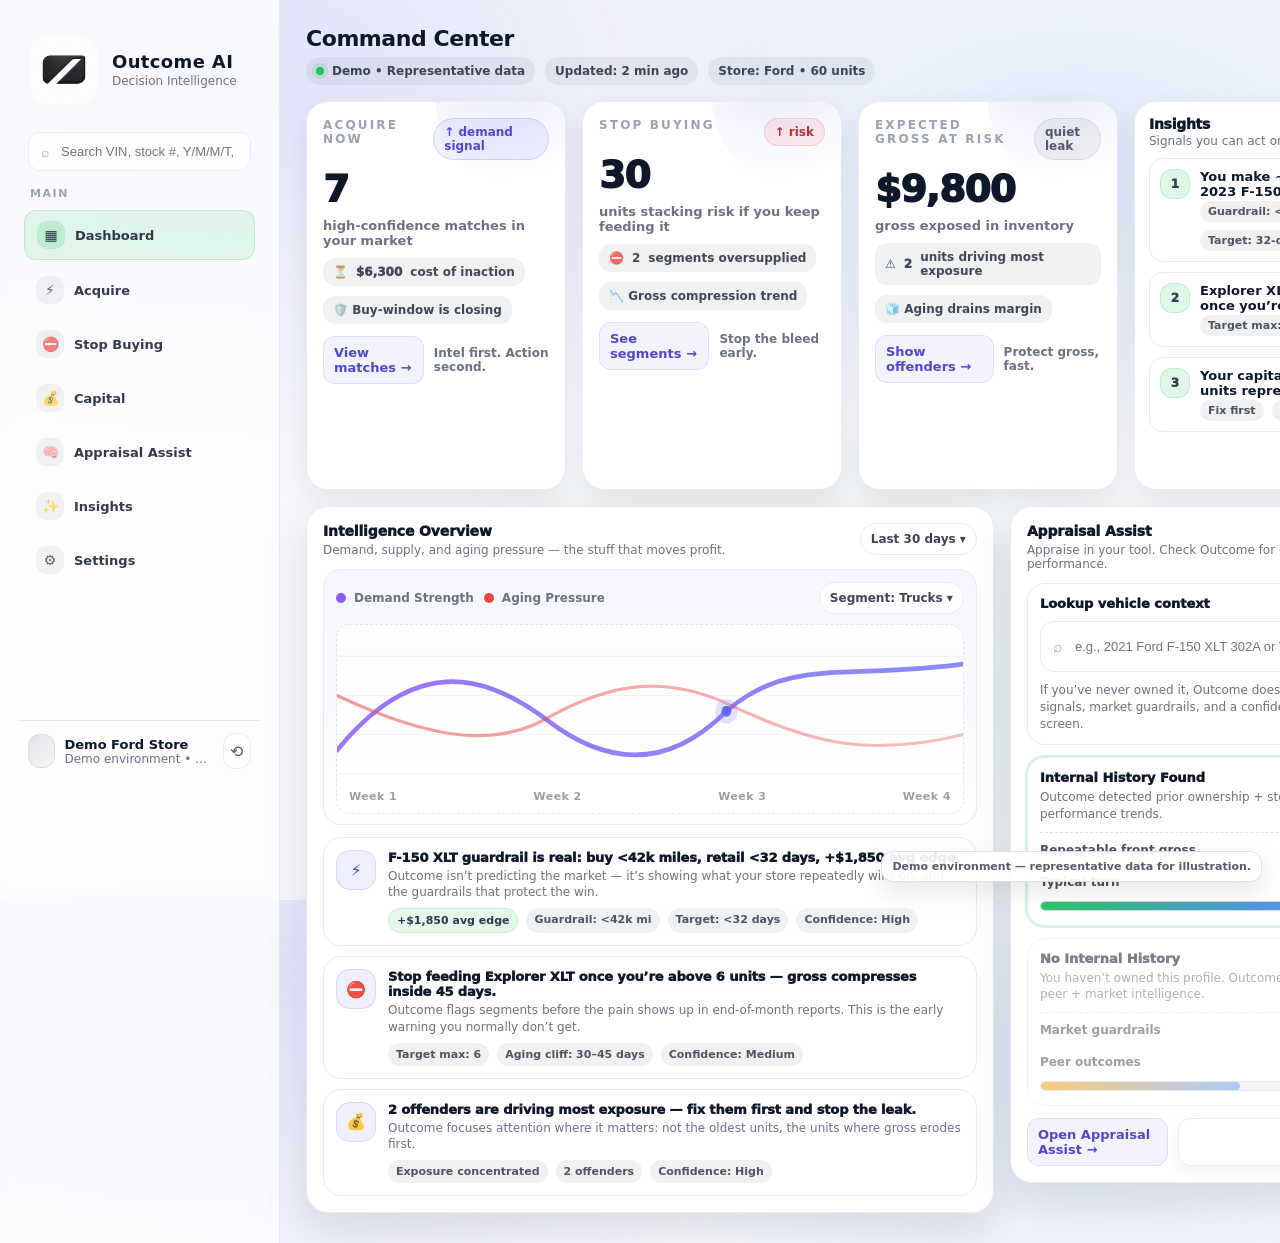
==== commit c4d4e4b3: "Add files via upload" ====
--- a/index.html
+++ b/index.html
@@ -59,23 +59,28 @@
     .brand{
       display:flex;
       align-items:center;
-      gap:10px;
-      padding: 8px 10px 18px;
-    }
+      gap:14px;
+      padding: 14px 12px 22px;
+    }
+
     .brandMark{
-      width:34px;height:34px;border-radius:10px;
-      background:
-        linear-gradient(135deg, rgba(99,102,241,.95), rgba(59,130,246,.85));
-      box-shadow: 0 10px 22px rgba(99,102,241,.22);
-      position:relative;
-    }
-    .brandMark:after{
-      content:"";
-      position:absolute; inset:8px;
-      border-radius:7px;
-      background: rgba(255,255,255,.35);
-      mix-blend-mode: screen;
-    }
+      width:68px;
+      height:68px;
+      flex: 0 0 68px;
+      display:flex;
+      align-items:center;
+      justify-content:center;
+      border-radius:18px;
+      background: transparent;
+      overflow:hidden;
+    }
+
+    .brandMark img{
+      height:68px;
+      width:auto;
+      display:block;
+    }
+    
     .brandTitle{
       font-weight:800;
       letter-spacing:.02em;
@@ -879,7 +884,7 @@
     <!-- Sidebar -->
     <aside class="sidebar">
       <div class="brand">
-        <div class="brandMark"></div>
+        <div class="brandMark"><img src="assets/img/outcome-ai-logo.png" alt="Outcome AI logo"></div>
         <div>
           <div class="brandTitle">Outcome AI</div>
           <div class="brandSub">Decision Intelligence</div>
@@ -1261,4 +1266,4 @@
   <div class="demoDisclaimer">Demo environment — representative data for illustration.</div>
 
 </body>
-</html>
+</html>
